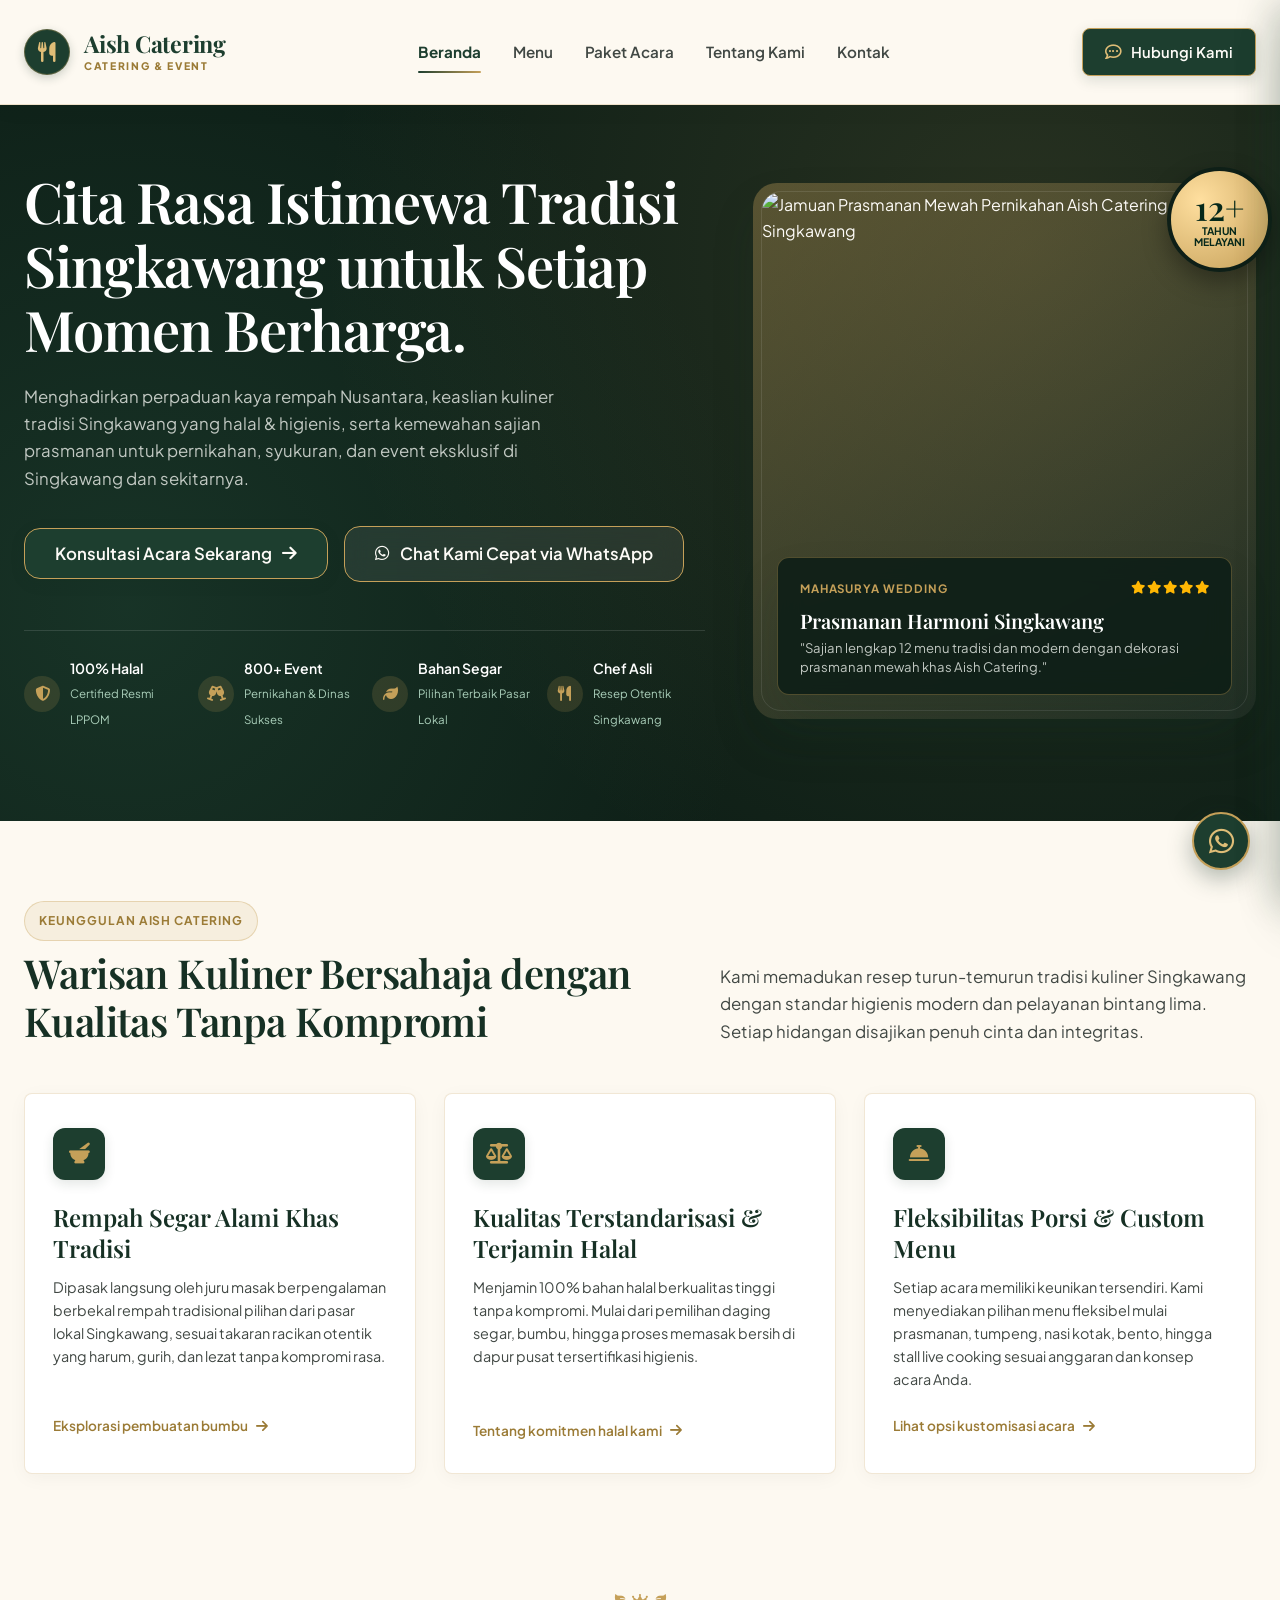
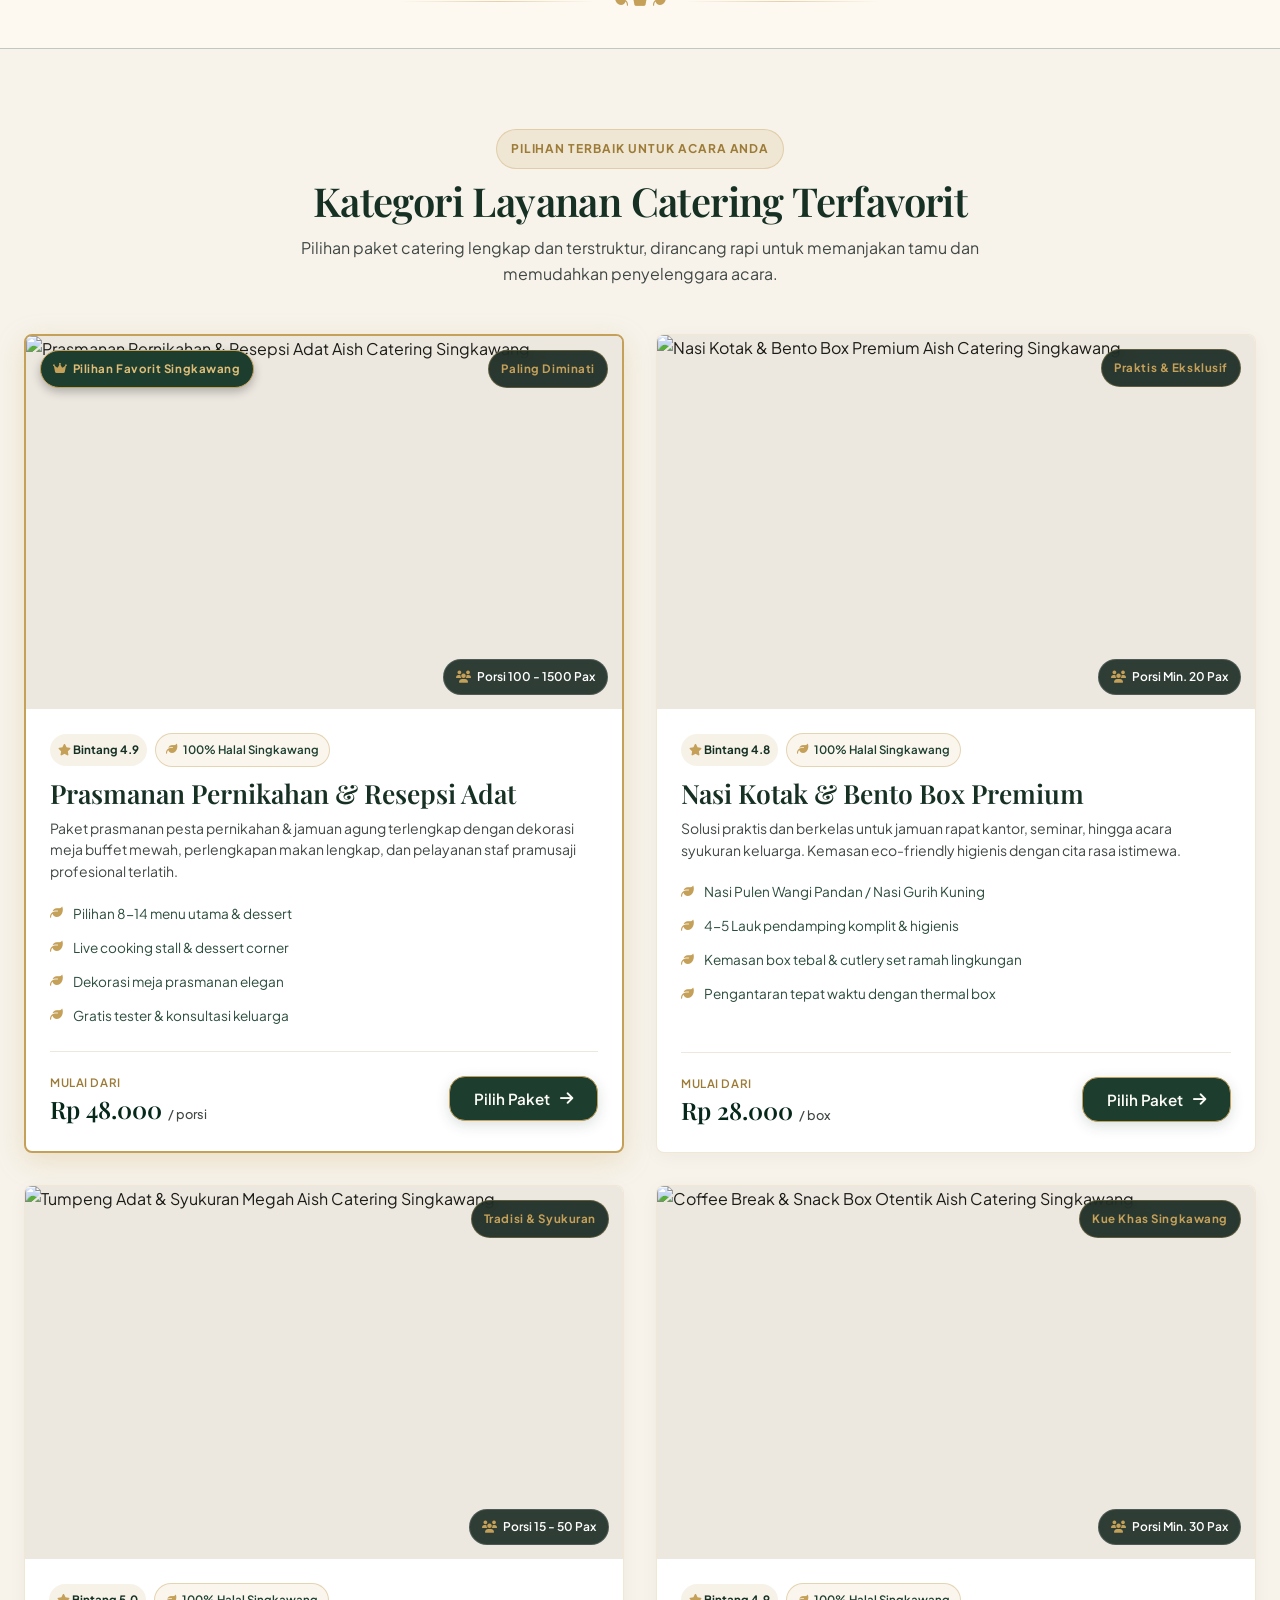
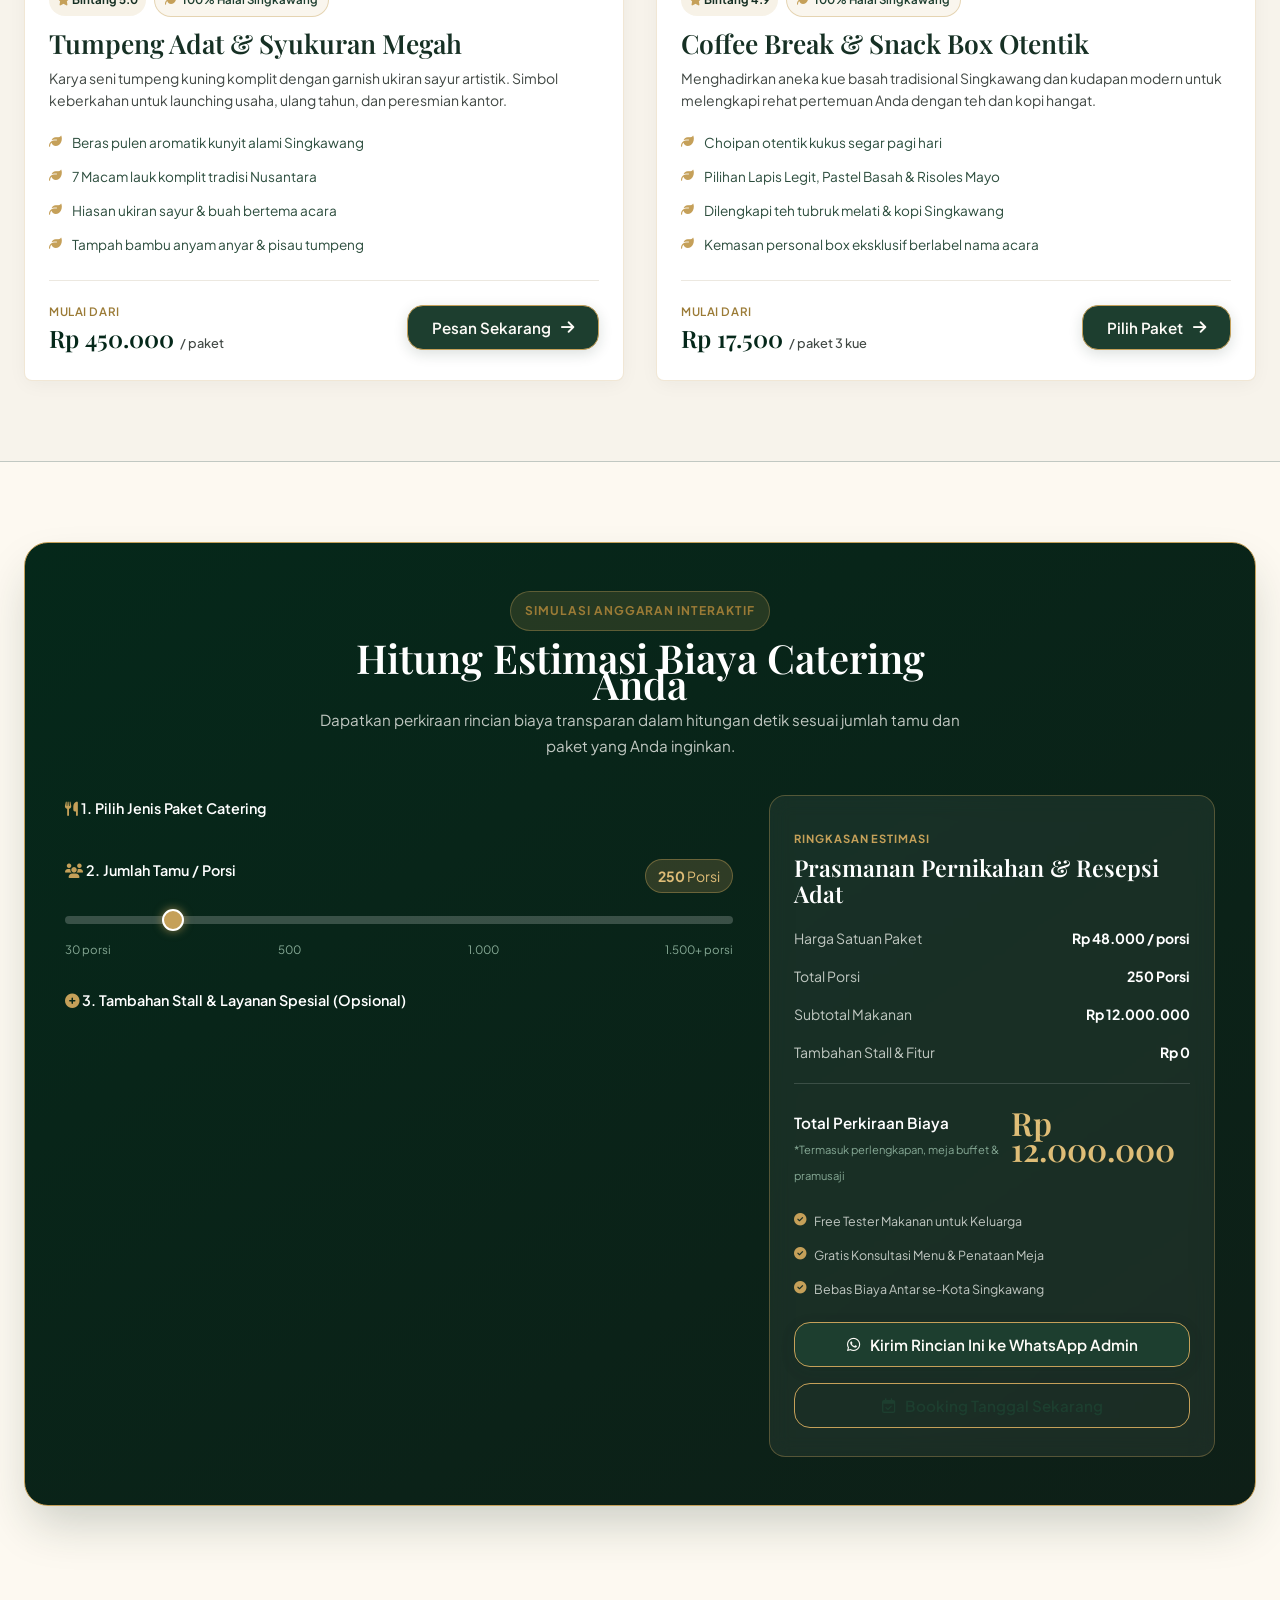
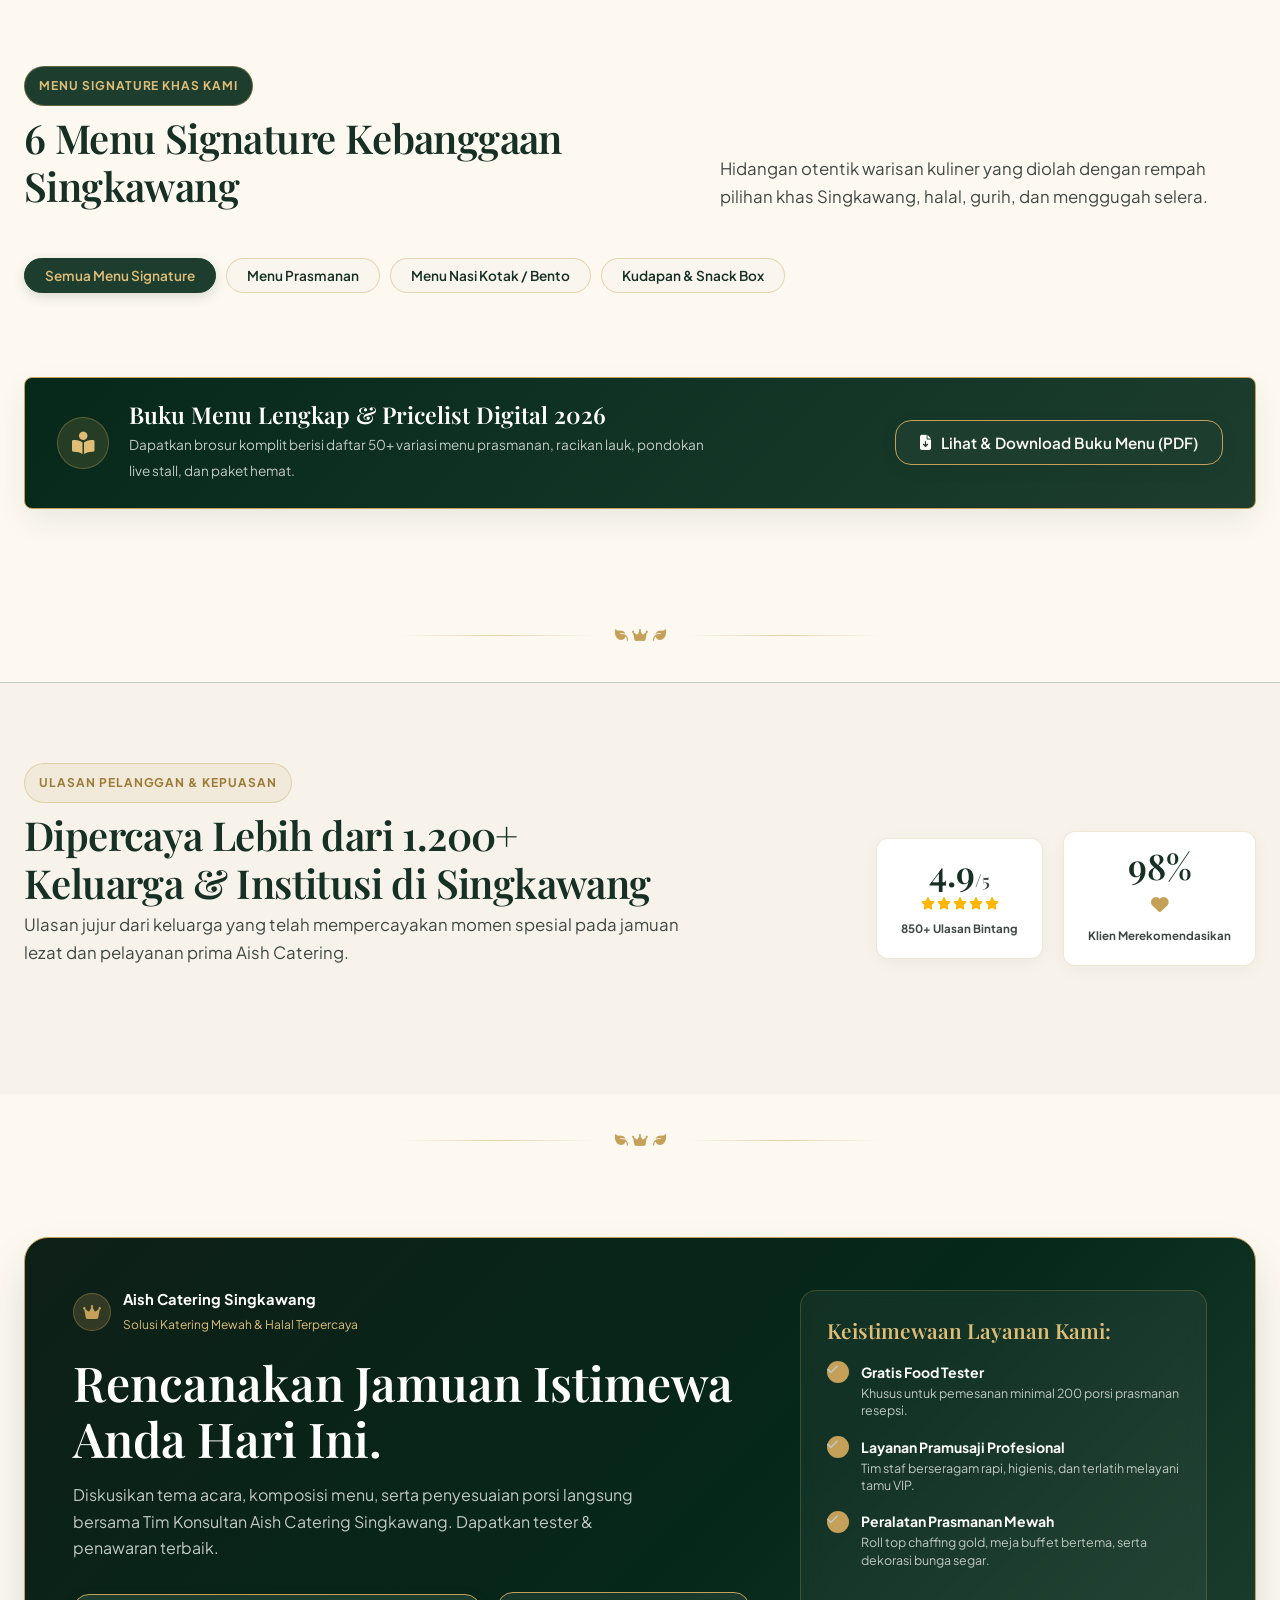
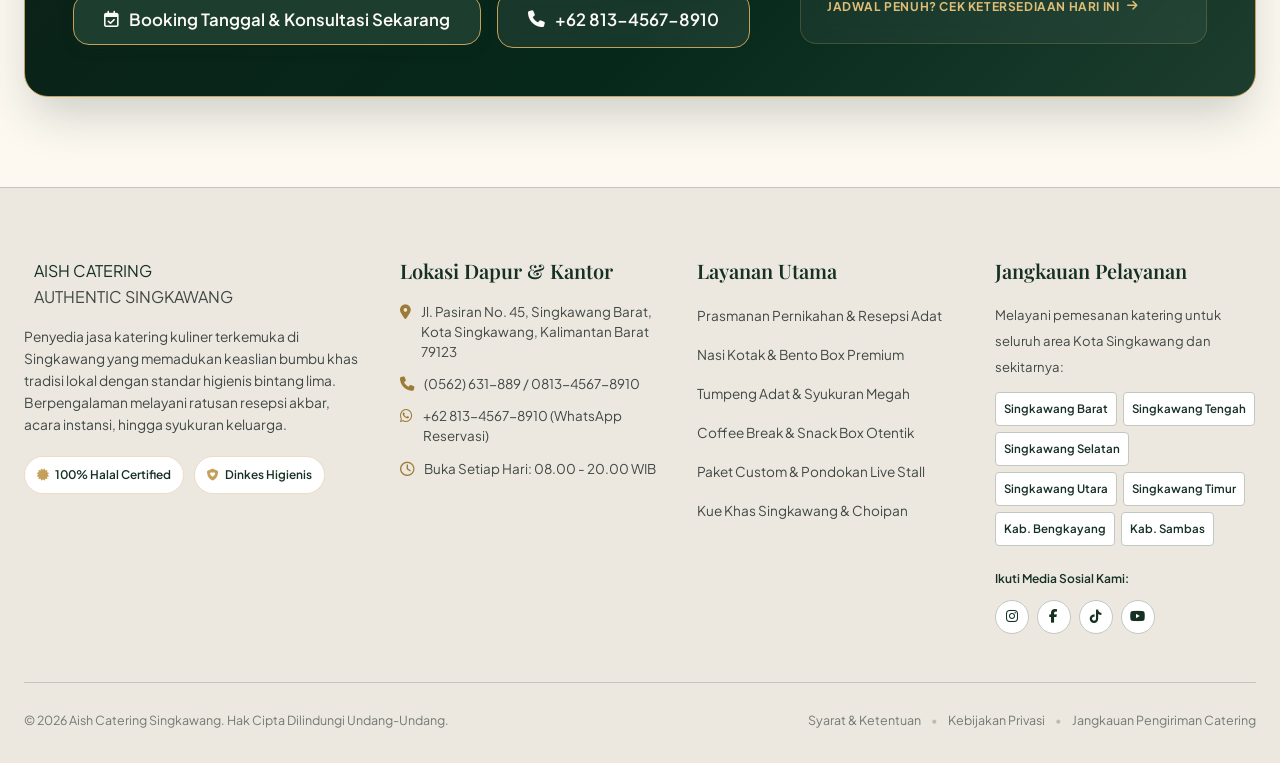
==== index.html @ e919b5eb "Initial commit: Aish Catering website with responsive concept navbar" ====
<!DOCTYPE html>
<html lang="id">
<head>
  <meta charset="UTF-8">
  <meta name="viewport" content="width=device-width, initial-scale=1.0">
  <title>Aish Catering Singkawang - Cita Rasa Istimewa Tradisi Singkawang</title>
  <meta name="description" content="Jasa katering halal, higienis, dan terpercaya di Singkawang. Melayani prasmanan pernikahan, nasi kotak bento, tumpeng megah, dan snack box tradisi khas Singkawang.">
  <meta name="keywords" content="Aish Catering, catering singkawang, katering pernikahan singkawang, nasi kotak singkawang, choipan singkawang, katering halal singkawang">
  
  <!-- Google Fonts: Playfair Display & Plus Jakarta Sans (Singkawang Heritage Culinary) -->
  <link rel="preconnect" href="https://fonts.googleapis.com">
  <link rel="preconnect" href="https://fonts.gstatic.com" crossorigin>
  <link href="https://fonts.googleapis.com/css2?family=Playfair+Display:ital,wght@0,400;0,500;0,600;0,700;1,400;1,600&family=Plus+Jakarta+Sans:ital,wght@0,300;0,400;0,500;0,600;0,700;0,800;1,400&display=swap" rel="stylesheet">
  
  <!-- FontAwesome Icons for aesthetics -->
  <link rel="stylesheet" href="https://cdnjs.cloudflare.com/ajax/libs/font-awesome/6.4.0/css/all.min.css">
  
  <link rel="stylesheet" href="css/style.css?v=2">
</head>
<body>

  <!-- NAVIGATION HEADER (Concept Style) -->
  <header class="site-header" id="header">
    <div class="container header-container">
      
      <!-- Brand Logo -->
      <a href="index.html" class="brand-logo" id="brandLogo">
        <div class="logo-circle-utensils">
          <i class="fa-solid fa-utensils"></i>
        </div>
        <div class="logo-text">
          <span class="logo-brand-title">Aish Catering</span>
          <span class="logo-brand-subtitle">CATERING &amp; EVENT</span>
        </div>
      </a>

      <!-- Desktop Nav Menu -->
      <nav class="desktop-nav" aria-label="Navigasi Utama">
        <ul class="nav-list">
          <li>
            <a href="index.html#hero" class="nav-link active">Beranda</a>
          </li>
          <li>
            <a href="menu.html" class="nav-link">Menu</a>
          </li>
          <li>
            <a href="index.html#paket-catering" class="nav-link">Paket Acara</a>
          </li>
          <li>
            <a href="index.html#keunggulan" class="nav-link">Tentang Kami</a>
          </li>
          <li>
            <a href="index.html#kontak" class="nav-link">Kontak</a>
          </li>
        </ul>
      </nav>

      <!-- Right Header Actions -->
      <div class="header-actions">
        <!-- Hubungi Kami Button -->
        <a href="https://wa.me/6281234567890?text=Halo%20Aish%20Catering,%20saya%20ingin%20konsultasi%20menu%20dan%20booking%20acara" target="_blank" class="btn-concept-consult" id="headerBookingBtn" aria-label="Hubungi Kami">
          <i class="fa-regular fa-comment-dots"></i>
          <span>Hubungi Kami</span>
        </a>

        <!-- Mobile Menu Toggle -->
        <button class="mobile-toggle" id="mobileToggle" aria-label="Buka Menu Mobile">
          <span></span>
          <span></span>
          <span></span>
        </button>
      </div>

    </div>
  </header>

  <!-- MOBILE NAV DRAWER -->
  <div class="mobile-menu-overlay" id="mobileOverlay"></div>
  <aside class="mobile-nav-drawer" id="mobileDrawer">
    <div class="drawer-header">
      <div class="logo-text">
        <span class="logo-brand-title" style="color: #DFBD77; font-size: 1.35rem;">Aish Catering</span>
        <span class="logo-brand-subtitle" style="color: #C5A059; font-size: 0.62rem; letter-spacing: 0.12em;">CATERING &amp; EVENT</span>
      </div>
      <button class="drawer-close" id="mobileDrawerClose" aria-label="Tutup Menu">&times;</button>
    </div>
    <ul class="mobile-nav-list">
      <li><a href="index.html#hero" class="mobile-nav-link active"><i class="fa-solid fa-house"></i> <span>Beranda</span></a></li>
      <li><a href="menu.html" class="mobile-nav-link"><i class="fa-solid fa-bowl-rice"></i> <span>Menu</span></a></li>
      <li><a href="index.html#paket-catering" class="mobile-nav-link"><i class="fa-solid fa-utensils"></i> <span>Paket Acara</span></a></li>
      <li><a href="index.html#keunggulan" class="mobile-nav-link"><i class="fa-solid fa-circle-info"></i> <span>Tentang Kami</span></a></li>
      <li><a href="index.html#kontak" class="mobile-nav-link"><i class="fa-solid fa-phone"></i> <span>Kontak</span></a></li>
    </ul>
    <div class="drawer-footer">
      <a href="https://wa.me/6281234567890?text=Halo%20Aish%20Catering,%20saya%20ingin%20konsultasi%20menu" target="_blank" class="btn btn-gold w-100 mb-2">
        <i class="fa-regular fa-comment-dots"></i> Hubungi Kami (WhatsApp)
      </a>
      <button class="btn btn-outline-white w-100" id="drawerBookingBtn">
        <i class="fa-regular fa-calendar-check"></i> Booking Tanggal Acara
      </button>
      <div class="drawer-hours-note">
        <i class="fa-regular fa-clock"></i> Buka Setiap Hari: 08.00 – 20.00 WIB
      </div>
    </div>
  </aside>

  <main>
    <!-- HERO SECTION -->
    <section class="hero-section" id="hero">
      <div class="hero-bg-glow"></div>
      <div class="container hero-container">
        
        <!-- Hero Left Column -->
        <div class="hero-content">
          <h1 class="hero-title">
            Cita Rasa Istimewa Tradisi Singkawang untuk Setiap Momen Berharga.
          </h1>

          <p class="hero-desc">
            Menghadirkan perpaduan kaya rempah Nusantara, keaslian kuliner tradisi Singkawang yang halal & higienis, serta kemewahan sajian prasmanan untuk pernikahan, syukuran, dan event eksklusif di Singkawang dan sekitarnya.
          </p>

          <div class="hero-actions">
            <button class="btn btn-gold btn-lg" id="heroConsultBtn">
              <span>Konsultasi Acara Sekarang</span>
              <i class="fa-solid fa-arrow-right"></i>
            </button>
            <a href="https://wa.me/6281345678910?text=Halo%20Aish%20Catering,%20saya%20ingin%20konsultasi%20katering%20acara%20saya" target="_blank" class="btn btn-glass btn-lg">
              <i class="fa-brands fa-whatsapp text-green-glow"></i>
              <span>Chat Kami Cepat via WhatsApp</span>
            </a>
          </div>

          <!-- Trust Badges Row -->
          <div class="hero-trust-bar">
            <div class="trust-item">
              <div class="trust-icon"><i class="fa-solid fa-shield-halved"></i></div>
              <div class="trust-info">
                <strong>100% Halal</strong>
                <span>Certified Resmi LPPOM</span>
              </div>
            </div>
            <div class="trust-item">
              <div class="trust-icon"><i class="fa-solid fa-champagne-glasses"></i></div>
              <div class="trust-info">
                <strong>800+ Event</strong>
                <span>Pernikahan & Dinas Sukses</span>
              </div>
            </div>
            <div class="trust-item">
              <div class="trust-icon"><i class="fa-solid fa-leaf"></i></div>
              <div class="trust-info">
                <strong>Bahan Segar</strong>
                <span>Pilihan Terbaik Pasar Lokal</span>
              </div>
            </div>
            <div class="trust-item">
              <div class="trust-icon"><i class="fa-solid fa-utensils"></i></div>
              <div class="trust-info">
                <strong>Chef Asli</strong>
                <span>Resep Otentik Singkawang</span>
              </div>
            </div>
          </div>
        </div>

        <!-- Hero Right Column (Showcase Card) -->
        <div class="hero-visual">
          <div class="hero-image-wrapper">
            <!-- Floating Years Badge -->
            <div class="floating-exp-badge">
              <span class="badge-num">12+</span>
              <span class="badge-text">Tahun Melayani</span>
            </div>

            <img src="https://images.unsplash.com/photo-1519225421980-715cb0215aed?auto=format&fit=crop&w=1200&q=80" 
                 alt="Jamuan Prasmanan Mewah Pernikahan Aish Catering Singkawang" 
                 class="hero-main-img" 
                 id="heroMainImg" 
                 loading="eager">

            <!-- Floating Review Card -->
            <div class="hero-review-card">
              <div class="review-header">
                <span class="review-client">MAHASURYA WEDDING</span>
                <div class="review-stars">
                  <i class="fa-solid fa-star"></i>
                  <i class="fa-solid fa-star"></i>
                  <i class="fa-solid fa-star"></i>
                  <i class="fa-solid fa-star"></i>
                  <i class="fa-solid fa-star"></i>
                </div>
              </div>
              <h4 class="review-package">Prasmanan Harmoni Singkawang</h4>
              <p class="review-quote">
                "Sajian lengkap 12 menu tradisi dan modern dengan dekorasi prasmanan mewah khas Aish Catering."
              </p>
            </div>
          </div>
        </div>

      </div>
    </section>

    <!-- SECTION 2: KEUNGGULAN / VALUE PROPOSITION -->
    <section class="section section-values" id="keunggulan">
      <div class="container">
        
        <div class="section-header-split">
          <div class="header-left">
            <span class="pill-label">KEUNGGULAN AISH CATERING</span>
            <h2 class="section-title">
              Warisan Kuliner Bersahaja dengan Kualitas Tanpa Kompromi
            </h2>
          </div>
          <div class="header-right">
            <p class="section-lead">
              Kami memadukan resep turun-temurun tradisi kuliner Singkawang dengan standar higienis modern dan pelayanan bintang lima. Setiap hidangan disajikan penuh cinta dan integritas.
            </p>
          </div>
        </div>

        <div class="values-grid">
          <!-- Card 1 -->
          <div class="value-card">
            <div class="value-icon-box">
              <i class="fa-solid fa-mortar-pestle"></i>
            </div>
            <h3 class="value-card-title">Rempah Segar Alami Khas Tradisi</h3>
            <p class="value-card-desc">
              Dipasak langsung oleh juru masak berpengalaman berbekal rempah tradisional pilihan dari pasar lokal Singkawang, sesuai takaran racikan otentik yang harum, gurih, dan lezat tanpa kompromi rasa.
            </p>
            <a href="#menu-signature" class="card-arrow-link">
              <span>Eksplorasi pembuatan bumbu</span>
              <i class="fa-solid fa-arrow-right"></i>
            </a>
          </div>

          <!-- Card 2 -->
          <div class="value-card">
            <div class="value-icon-box">
              <i class="fa-solid fa-scale-balanced"></i>
            </div>
            <h3 class="value-card-title">Kualitas Terstandarisasi & Terjamin Halal</h3>
            <p class="value-card-desc">
              Menjamin 100% bahan halal berkualitas tinggi tanpa kompromi. Mulai dari pemilihan daging segar, bumbu, hingga proses memasak bersih di dapur pusat tersertifikasi higienis.
            </p>
            <button class="card-arrow-link" onclick="openHalalModal()">
              <span>Tentang komitmen halal kami</span>
              <i class="fa-solid fa-arrow-right"></i>
            </button>
          </div>

          <!-- Card 3 -->
          <div class="value-card">
            <div class="value-icon-box">
              <i class="fa-solid fa-bell-concierge"></i>
            </div>
            <h3 class="value-card-title">Fleksibilitas Porsi & Custom Menu</h3>
            <p class="value-card-desc">
              Setiap acara memiliki keunikan tersendiri. Kami menyediakan pilihan menu fleksibel mulai prasmanan, tumpeng, nasi kotak, bento, hingga stall live cooking sesuai anggaran dan konsep acara Anda.
            </p>
            <a href="#kalkulator-biaya" class="card-arrow-link">
              <span>Lihat opsi kustomisasi acara</span>
              <i class="fa-solid fa-arrow-right"></i>
            </a>
          </div>
        </div>

      </div>
    </section>

    <!-- HERITAGE SECTION DIVIDER -->
    <div class="heritage-divider" aria-hidden="true">
      <div class="divider-line"></div>
      <div class="leaf-trio-accent">
        <i class="fa-solid fa-leaf" style="transform: scaleX(-1);"></i>
        <i class="fa-solid fa-crown"></i>
        <i class="fa-solid fa-leaf"></i>
      </div>
      <div class="divider-line"></div>
    </div>

    <!-- SECTION 3: KATEGORI LAYANAN CATERING TERFAVORIT -->
    <section class="section section-categories" id="paket-catering">
      <div class="container">
        
        <div class="section-center-header">
          <span class="pill-label pill-gold">PILIHAN TERBAIK UNTUK ACARA ANDA</span>
          <h2 class="section-title text-center">Kategori Layanan Catering Terfavorit</h2>
          <p class="section-subtitle text-center">
            Pilihan paket catering lengkap dan terstruktur, dirancang rapi untuk memanjakan tamu dan memudahkan penyelenggara acara.
          </p>
        </div>

        <div class="categories-grid" id="categoriesContainer">
          <!-- Rendered via JavaScript for clean interactivity -->
        </div>

      </div>
    </section>

    <!-- INTERACTIVE SECTION: KALKULATOR ESTIMASI BIAYA CATERING -->
    <section class="section section-calculator" id="kalkulator-biaya">
      <div class="container">
        <div class="calculator-card">
          <div class="calc-header">
            <span class="pill-label pill-gold">SIMULASI ANGGARAN INTERAKTIF</span>
            <h2 class="calc-title">Hitung Estimasi Biaya Catering Anda</h2>
            <p class="calc-desc">
              Dapatkan perkiraan rincian biaya transparan dalam hitungan detik sesuai jumlah tamu dan paket yang Anda inginkan.
            </p>
          </div>

          <div class="calc-body-grid">
            <!-- Left Config -->
            <div class="calc-config-col">
              
              <div class="calc-group">
                <label class="calc-label"><i class="fa-solid fa-utensils text-gold"></i> 1. Pilih Jenis Paket Catering</label>
                <div class="package-radio-grid" id="calcPackageOptions">
                  <!-- Dynamically populated or rendered -->
                </div>
              </div>

              <div class="calc-group">
                <div class="slider-header-wrap">
                  <label class="calc-label" for="portionRange"><i class="fa-solid fa-users text-gold"></i> 2. Jumlah Tamu / Porsi</label>
                  <span class="portion-display"><strong id="portionNumber">250</strong> Porsi</span>
                </div>
                <input type="range" id="portionRange" class="styled-range" min="30" max="1500" step="10" value="250">
                <div class="range-ticks">
                  <span>30 porsi</span>
                  <span>500</span>
                  <span>1.000</span>
                  <span>1.500+ porsi</span>
                </div>
              </div>

              <div class="calc-group">
                <label class="calc-label"><i class="fa-solid fa-plus-circle text-gold"></i> 3. Tambahan Stall & Layanan Spesial (Opsional)</label>
                <div class="addons-list" id="calcAddonsContainer">
                  <!-- Addons checkboxes -->
                </div>
              </div>

            </div>

            <!-- Right Summary Box -->
            <div class="calc-summary-col">
              <div class="summary-box">
                <div class="summary-header">
                  <span class="summary-badge">RINGKASAN ESTIMASI</span>
                  <h3 class="summary-title" id="summaryPackageName">Prasmanan Pernikahan & Resepsi Adat</h3>
                </div>

                <div class="summary-breakdown">
                  <div class="breakdown-row">
                    <span>Harga Satuan Paket</span>
                    <strong id="summaryUnitPrice">Rp 48.000 / porsi</strong>
                  </div>
                  <div class="breakdown-row">
                    <span>Total Porsi</span>
                    <strong id="summaryTotalPortions">250 Porsi</strong>
                  </div>
                  <div class="breakdown-row">
                    <span>Subtotal Makanan</span>
                    <strong id="summaryFoodSubtotal">Rp 12.000.000</strong>
                  </div>
                  <div class="breakdown-row" id="summaryAddonsRow">
                    <span>Tambahan Stall & Fitur</span>
                    <strong id="summaryAddonsSubtotal">Rp 0</strong>
                  </div>
                  <div class="breakdown-divider"></div>
                  <div class="breakdown-row total-row">
                    <div>
                      <span class="total-label">Total Perkiraan Biaya</span>
                      <small class="tax-note">*Termasuk perlengkapan, meja buffet & pramusaji</small>
                    </div>
                    <span class="total-price" id="summaryGrandTotal">Rp 12.000.000</span>
                  </div>
                </div>

                <div class="summary-perks">
                  <div class="perk-item"><i class="fa-solid fa-check-circle text-gold"></i> Free Tester Makanan untuk Keluarga</div>
                  <div class="perk-item"><i class="fa-solid fa-check-circle text-gold"></i> Gratis Konsultasi Menu & Penataan Meja</div>
                  <div class="perk-item"><i class="fa-solid fa-check-circle text-gold"></i> Bebas Biaya Antar se-Kota Singkawang</div>
                </div>

                <button class="btn btn-gold w-100 btn-calc-action" id="btnSendCalcToWA">
                  <i class="fa-brands fa-whatsapp"></i>
                  <span>Kirim Rincian Ini ke WhatsApp Admin</span>
                </button>
                <button class="btn btn-outline-white w-100 mt-2" id="btnBookFromCalc">
                  <i class="fa-regular fa-calendar-check"></i>
                  <span>Booking Tanggal Sekarang</span>
                </button>
              </div>
            </div>
          </div>
        </div>
      </div>
    </section>

    <!-- SECTION 4: 6 MENU SIGNATURE KEBANGGAAN SINGKAWANG -->
    <section class="section section-signature" id="menu-signature">
      <div class="container">
        
        <div class="section-header-split">
          <div class="header-left">
            <span class="pill-label pill-dark">MENU SIGNATURE KHAS KAMI</span>
            <h2 class="section-title">
              6 Menu Signature Kebanggaan Singkawang
            </h2>
          </div>
          <div class="header-right">
            <p class="section-lead">
              Hidangan otentik warisan kuliner yang diolah dengan rempah pilihan khas Singkawang, halal, gurih, dan menggugah selera.
            </p>
          </div>
        </div>

        <!-- Filter tabs for dishes -->
        <div class="menu-filter-bar">
          <button class="menu-filter-btn active" data-filter="all">Semua Menu Signature</button>
          <button class="menu-filter-btn" data-filter="prasmanan">Menu Prasmanan</button>
          <button class="menu-filter-btn" data-filter="nasi-kotak">Menu Nasi Kotak / Bento</button>
          <button class="menu-filter-btn" data-filter="snackbox">Kudapan & Snack Box</button>
        </div>

        <!-- 6 Signature Items Grid -->
        <div class="signature-grid" id="signatureContainer">
          <!-- Rendered via Javascript -->
        </div>

        <!-- Big Download Menu Catalog Banner -->
        <div class="download-catalog-banner">
          <div class="catalog-banner-inner">
            <div class="catalog-left">
              <div class="catalog-icon-wrap">
                <i class="fa-solid fa-book-open-reader"></i>
              </div>
              <div>
                <h3 class="catalog-title">Buku Menu Lengkap & Pricelist Digital 2026</h3>
                <p class="catalog-desc">Dapatkan brosur komplit berisi daftar 50+ variasi menu prasmanan, racikan lauk, pondokan live stall, dan paket hemat.</p>
              </div>
            </div>
            <button class="btn btn-gold btn-catalog" id="btnOpenMenuCatalog">
              <i class="fa-solid fa-file-arrow-down"></i>
              <span>Lihat & Download Buku Menu (PDF)</span>
            </button>
          </div>
        </div>

      </div>
    </section>

    <!-- HERITAGE SECTION DIVIDER -->
    <div class="heritage-divider" aria-hidden="true">
      <div class="divider-line"></div>
      <div class="leaf-trio-accent">
        <i class="fa-solid fa-leaf" style="transform: scaleX(-1);"></i>
        <i class="fa-solid fa-crown"></i>
        <i class="fa-solid fa-leaf"></i>
      </div>
      <div class="divider-line"></div>
    </div>

    <!-- SECTION 5: TESTIMONI & ULASAN KELUARGA -->
    <section class="section section-testimonials" id="testimoni">
      <div class="container">
        
        <div class="section-header-split">
          <div class="header-left">
            <span class="pill-label">ULASAN PELANGGAN & KEPUASAN</span>
            <h2 class="section-title">
              Dipercaya Lebih dari 1.200+ Keluarga & Institusi di Singkawang
            </h2>
            <p class="section-lead mt-1">
              Ulasan jujur dari keluarga yang telah mempercayakan momen spesial pada jamuan lezat dan pelayanan prima Aish Catering.
            </p>
          </div>
          
          <div class="header-right stats-boxes-wrap">
            <div class="stat-score-card">
              <span class="stat-number">4.9<span class="stat-max">/5</span></span>
              <div class="stat-stars">
                <i class="fa-solid fa-star"></i>
                <i class="fa-solid fa-star"></i>
                <i class="fa-solid fa-star"></i>
                <i class="fa-solid fa-star"></i>
                <i class="fa-solid fa-star"></i>
              </div>
              <span class="stat-sub">850+ Ulasan Bintang</span>
            </div>
            <div class="stat-score-card">
              <span class="stat-number">98%</span>
              <div class="stat-icon-recom"><i class="fa-solid fa-heart text-gold"></i></div>
              <span class="stat-sub">Klien Merekomendasikan</span>
            </div>
          </div>
        </div>

        <!-- 3 Testimonial Cards -->
        <div class="testimonials-grid" id="testimonialsContainer">
          <!-- Rendered via JS -->
        </div>

      </div>
    </section>

    <!-- HERITAGE SECTION DIVIDER -->
    <div class="heritage-divider" aria-hidden="true">
      <div class="divider-line"></div>
      <div class="leaf-trio-accent">
        <i class="fa-solid fa-leaf" style="transform: scaleX(-1);"></i>
        <i class="fa-solid fa-crown"></i>
        <i class="fa-solid fa-leaf"></i>
      </div>
      <div class="divider-line"></div>
    </div>

    <!-- SECTION 6: CTA BANNER (RENCANAKAN JAMUAN ISTIMEWA ANDA) -->
    <section class="section section-cta-banner">
      <div class="container">
        <div class="cta-banner-box">
          <div class="cta-banner-grid">
            
            <!-- Left Info -->
            <div class="cta-left">
              <div class="cta-brand-badge">
                <span class="cta-emblem"><i class="fa-solid fa-crown text-gold"></i></span>
                <div>
                  <strong>Aish Catering Singkawang</strong>
                  <small>Solusi Katering Mewah & Halal Terpercaya</small>
                </div>
              </div>

              <h2 class="cta-main-title">
                Rencanakan Jamuan Istimewa Anda Hari Ini.
              </h2>

              <p class="cta-main-desc">
                Diskusikan tema acara, komposisi menu, serta penyesuaian porsi langsung bersama Tim Konsultan Aish Catering Singkawang. Dapatkan tester & penawaran terbaik.
              </p>

              <div class="cta-buttons-wrap">
                <button class="btn btn-gold btn-lg" id="ctaBookingBtn">
                  <i class="fa-regular fa-calendar-check"></i>
                  <span>Booking Tanggal & Konsultasi Sekarang</span>
                </button>
                <a href="tel:081345678910" class="btn btn-outline-white btn-lg">
                  <i class="fa-solid fa-phone"></i>
                  <span>+62 813-4567-8910</span>
                </a>
              </div>
            </div>

            <!-- Right Perks List -->
            <div class="cta-right">
              <div class="cta-perks-card">
                <h4 class="perks-title">Keistimewaan Layanan Kami:</h4>
                <ul class="perks-list">
                  <li>
                    <span class="check-icon"><i class="fa-solid fa-check"></i></span>
                    <div>
                      <strong>Gratis Food Tester</strong>
                      <span>Khusus untuk pemesanan minimal 200 porsi prasmanan resepsi.</span>
                    </div>
                  </li>
                  <li>
                    <span class="check-icon"><i class="fa-solid fa-check"></i></span>
                    <div>
                      <strong>Layanan Pramusaji Profesional</strong>
                      <span>Tim staf berseragam rapi, higienis, dan terlatih melayani tamu VIP.</span>
                    </div>
                  </li>
                  <li>
                    <span class="check-icon"><i class="fa-solid fa-check"></i></span>
                    <div>
                      <strong>Peralatan Prasmanan Mewah</strong>
                      <span>Roll top chaffing gold, meja buffet bertema, serta dekorasi bunga segar.</span>
                    </div>
                  </li>
                </ul>

                <button class="cta-link-availability" id="btnCheckAvailabilityLink">
                  <span>JADWAL PENUH? CEK KETERSEDIAAN HARI INI</span>
                  <i class="fa-solid fa-arrow-right"></i>
                </button>
              </div>
            </div>

          </div>
        </div>
      </div>
    </section>

  </main>

  <!-- FOOTER -->
  <footer class="site-footer" id="kontak">
    <div class="container">
      <div class="footer-grid">
        
        <!-- Col 1: Bio & Halal Badges -->
        <div class="footer-col footer-col-brand">
          <div class="footer-logo">
            <div class="logo-symbol">
              <svg viewBox="0 0 40 40" fill="none" xmlns="http://www.w3.org/2000/svg">
                <circle cx="20" cy="20" r="19" stroke="#CBA358" stroke-width="1.5" />
                <path d="M20 7L24 16H16L20 7Z" fill="#CBA358" />
                <path d="M12 21C12 16.5817 15.5817 13 20 13C24.4183 13 28 16.5817 28 21H12Z" fill="#0C2A20" stroke="#CBA358" stroke-width="1.2" />
                <rect x="10" y="22" width="20" height="2.5" rx="1" fill="#CBA358" />
              </svg>
            </div>
            <div class="logo-text">
              <span class="logo-title">AISH CATERING</span>
              <span class="logo-subtitle">AUTHENTIC SINGKAWANG</span>
            </div>
          </div>
          
          <p class="footer-desc">
            Penyedia jasa katering kuliner terkemuka di Singkawang yang memadukan keaslian bumbu khas tradisi lokal dengan standar higienis bintang lima. Berpengalaman melayani ratusan resepsi akbar, acara instansi, hingga syukuran keluarga.
          </p>

          <div class="footer-cert-badges">
            <div class="cert-pill">
              <i class="fa-solid fa-certificate text-gold"></i>
              <span>100% Halal Certified</span>
            </div>
            <div class="cert-pill">
              <i class="fa-solid fa-shield-heart text-gold"></i>
              <span>Dinkes Higienis</span>
            </div>
          </div>
        </div>

        <!-- Col 2: Lokasi & Kontak -->
        <div class="footer-col">
          <h4 class="footer-heading">Lokasi Dapur & Kantor</h4>
          <ul class="footer-contact-list">
            <li>
              <i class="fa-solid fa-location-dot"></i>
              <span>Jl. Pasiran No. 45, Singkawang Barat, Kota Singkawang, Kalimantan Barat 79123</span>
            </li>
            <li>
              <i class="fa-solid fa-phone"></i>
              <span>(0562) 631-889 / 0813-4567-8910</span>
            </li>
            <li>
              <i class="fa-brands fa-whatsapp"></i>
              <span>+62 813-4567-8910 (WhatsApp Reservasi)</span>
            </li>
            <li>
              <i class="fa-regular fa-clock"></i>
              <span>Buka Setiap Hari: 08.00 - 20.00 WIB</span>
            </li>
          </ul>
        </div>

        <!-- Col 3: Layanan Utama -->
        <div class="footer-col">
          <h4 class="footer-heading">Layanan Utama</h4>
          <ul class="footer-links-list">
            <li><a href="#paket-catering">Prasmanan Pernikahan & Resepsi Adat</a></li>
            <li><a href="#paket-catering">Nasi Kotak & Bento Box Premium</a></li>
            <li><a href="#paket-catering">Tumpeng Adat & Syukuran Megah</a></li>
            <li><a href="#paket-catering">Coffee Break & Snack Box Otentik</a></li>
            <li><a href="#kalkulator-biaya">Paket Custom & Pondokan Live Stall</a></li>
            <li><a href="#menu-signature">Kue Khas Singkawang & Choipan</a></li>
          </ul>
        </div>

        <!-- Col 4: Jangkauan Wilayah & Social -->
        <div class="footer-col">
          <h4 class="footer-heading">Jangkauan Pelayanan</h4>
          <p class="footer-coverage-text">
            Melayani pemesanan katering untuk seluruh area Kota Singkawang dan sekitarnya:
          </p>
          <div class="coverage-tags">
            <span class="cov-tag">Singkawang Barat</span>
            <span class="cov-tag">Singkawang Tengah</span>
            <span class="cov-tag">Singkawang Selatan</span>
            <span class="cov-tag">Singkawang Utara</span>
            <span class="cov-tag">Singkawang Timur</span>
            <span class="cov-tag">Kab. Bengkayang</span>
            <span class="cov-tag">Kab. Sambas</span>
          </div>

          <div class="footer-social-wrap">
            <span class="social-label">Ikuti Media Sosial Kami:</span>
            <div class="social-icons">
              <a href="#" aria-label="Instagram" class="social-icon-btn"><i class="fa-brands fa-instagram"></i></a>
              <a href="#" aria-label="Facebook" class="social-icon-btn"><i class="fa-brands fa-facebook-f"></i></a>
              <a href="#" aria-label="TikTok" class="social-icon-btn"><i class="fa-brands fa-tiktok"></i></a>
              <a href="#" aria-label="YouTube" class="social-icon-btn"><i class="fa-brands fa-youtube"></i></a>
            </div>
          </div>
        </div>

      </div>

      <!-- Bottom bar -->
      <div class="footer-bottom-bar">
        <div class="bottom-copy">
          © 2026 Aish Catering Singkawang. Hak Cipta Dilindungi Undang-Undang.
        </div>
        <div class="bottom-links">
          <a href="#" onclick="openTermsModal(event)">Syarat & Ketentuan</a>
          <span class="sep">•</span>
          <a href="#" onclick="openPrivacyModal(event)">Kebijakan Privasi</a>
          <span class="sep">•</span>
          <a href="#" onclick="openDeliveryModal(event)">Jangkauan Pengiriman Catering</a>
        </div>
      </div>
    </div>
  </footer>

  <!-- ==================== MODALS & DRAWERS ==================== -->

  <!-- 1. CART / EVENT BAG DRAWER -->
  <div class="cart-drawer-overlay" id="cartOverlay"></div>
  <aside class="cart-drawer" id="cartDrawer">
    <div class="drawer-header">
      <div class="drawer-header-info">
        <h3 class="drawer-title"><i class="fa-solid fa-basket-shopping text-gold"></i> Rencana Pesanan Acara</h3>
        <span class="drawer-subtitle">Daftar paket dan menu yang Anda pilih</span>
      </div>
      <button class="drawer-close" id="cartDrawerClose">&times;</button>
    </div>

    <div class="drawer-body">
      <div class="cart-items-list" id="cartItemsList">
        <!-- Rendered via JS -->
      </div>
      
      <div class="cart-empty-state" id="cartEmptyState">
        <div class="empty-icon"><i class="fa-solid fa-utensils"></i></div>
        <h4>Keranjang Pesanan Masih Kosong</h4>
        <p>Silakan pilih paket katering atau menu signature khas Singkawang untuk menambahkan ke rencana acara Anda.</p>
        <a href="#paket-catering" class="btn btn-gold btn-sm" onclick="closeCartDrawer()">Eksplorasi Paket</a>
      </div>
    </div>

    <div class="drawer-checkout-footer" id="cartFooter">
      <div class="drawer-total-row">
        <span>Perkiraan Total</span>
        <strong id="cartDrawerTotalPrice">Rp 0</strong>
      </div>
      <button class="btn btn-gold w-100" id="btnCheckoutWhatsApp">
        <i class="fa-brands fa-whatsapp"></i> Lanjutkan & Konsultasi ke WhatsApp
      </button>
      <button class="btn btn-outline-white w-100 mt-2" id="btnClearCart">
        Kosongkan Keranjang
      </button>
    </div>
  </aside>

  <!-- 2. BOOKING & CONSULTATION MODAL -->
  <div class="modal-overlay" id="bookingModalOverlay">
    <div class="modal-card">
      <button class="modal-close" id="bookingModalClose">&times;</button>
      
      <div class="modal-header">
        <span class="pill-label pill-gold">FORMULIR RESERVASI & KONSULTASI</span>
        <h3 class="modal-title">Rencanakan Acara Bersama Aish Catering</h3>
        <p class="modal-desc">Isi formulir singkat di bawah ini. Tim konsultan katering kami akan segera menghubungi Anda dengan penawaran terbaik dan jadwal food tester.</p>
      </div>

      <form id="bookingForm" class="modal-form">
        <div class="form-grid">
          <div class="form-group">
            <label for="clientName">Nama Lengkap Penanggung Jawab *</label>
            <input type="text" id="clientName" required placeholder="Contoh: Bpk. Hendra / Ibu Ratna">
          </div>
          <div class="form-group">
            <label for="clientPhone">Nomor WhatsApp Aktif *</label>
            <input type="tel" id="clientPhone" required placeholder="Contoh: 08123456789">
          </div>
          <div class="form-group">
            <label for="eventType">Jenis Acara *</label>
            <select id="eventType" required>
              <option value="">Pilih Jenis Acara...</option>
              <option value="Resepsi Pernikahan">Resepsi Pernikahan / Pesta Adat</option>
              <option value="Lamaran & Pertunangan">Acara Lamaran & Pertunangan</option>
              <option value="Syukuran Rumah / Toko">Syukuran Rumah / Toko Baru</option>
              <option value="Rapat / Seminar Instansi">Rapat & Seminar Instansi / Kantor</option>
              <option value="Ulang Tahun & Gathering">Ulang Tahun & Family Gathering</option>
              <option value="Aqiqah & Doa Bersama">Aqiqah & Doa Bersama</option>
              <option value="Lainnya">Acara Lainnya</option>
            </select>
          </div>
          <div class="form-group">
            <label for="eventDate">Tanggal Pelaksanaan Acara *</label>
            <input type="date" id="eventDate" required>
          </div>
          <div class="form-group">
            <label for="eventPortion">Perkiraan Jumlah Porsi / Tamu *</label>
            <input type="number" id="eventPortion" min="20" placeholder="Contoh: 300" required>
          </div>
          <div class="form-group">
            <label for="packagePref">Pilihan Paket Awal</label>
            <select id="packagePref">
              <option value="Prasmanan Pernikahan">Prasmanan Pernikahan & Resepsi (Mulai 48rb)</option>
              <option value="Nasi Kotak Bento Premium">Nasi Kotak & Bento Box (Mulai 28rb)</option>
              <option value="Tumpeng Adat Megah">Tumpeng Adat & Syukuran (Mulai 450rb)</option>
              <option value="Coffee Break & Snack Box">Coffee Break & Snack Box (Mulai 17.5rb)</option>
              <option value="Custom Menu Sesuai Budget">Custom Menu / Belum Menentukan</option>
            </select>
          </div>
        </div>

        <div class="form-group mt-2">
          <label for="eventLocation">Lokasi Acara / Alamat di Singkawang & Sekitarnya</label>
          <input type="text" id="eventLocation" placeholder="Contoh: Gedung Pancasila Singkawang / Rumah Jl. Diponegoro">
        </div>

        <div class="form-group mt-2">
          <label for="eventNotes">Catatan Khusus / Permintaan Menu Favorit</label>
          <textarea id="eventNotes" rows="3" placeholder="Contoh: Ingin ada live stall Choipan dan menu Sapo Tahu Seafood"></textarea>
        </div>

        <div class="form-submit-row">
          <button type="submit" class="btn btn-gold btn-lg w-100">
            <i class="fa-brands fa-whatsapp"></i>
            <span>Kirim Pemesanan & Hubungkan ke WhatsApp</span>
          </button>
        </div>
      </form>
    </div>
  </div>

  <!-- 3. DISH DETAIL MODAL -->
  <div class="modal-overlay" id="dishModalOverlay">
    <div class="modal-card modal-card-dish">
      <button class="modal-close" id="dishModalClose">&times;</button>
      <div class="dish-modal-layout" id="dishModalContent">
        <!-- Rendered dynamically -->
      </div>
    </div>
  </div>

  <!-- 4. MENU CATALOG DIGITAL MODAL -->
  <div class="modal-overlay" id="catalogModalOverlay">
    <div class="modal-card modal-card-catalog">
      <button class="modal-close" id="catalogModalClose">&times;</button>
      <div class="catalog-modal-header">
        <span class="pill-label pill-gold">KATALOG RESMI 2026</span>
        <h3 class="modal-title">Buku Menu & Pricelist Lengkap Aish Catering</h3>
        <p class="modal-desc">Unduh dokumen PDF resmi atau baca ringkasan paket lengkap di bawah ini.</p>
      </div>

      <div class="catalog-sections-scroll">
        <div class="catalog-pdf-preview-box">
          <div class="preview-badge"><i class="fa-solid fa-file-pdf text-gold"></i> DOKUMEN DIGITAL TERSERTIFIKASI</div>
          <h4>Katalog Lengkap Resepsi & Jamuan Aish Catering Singkawang 2026</h4>
          <p>Memuat rincian paket prasmanan tipe Silver, Gold, Platinum, rincian menu nasi kotak bento, tumpeng tingkat, hingga paket live stall pernikahan.</p>
          <div class="preview-stats">
            <span><i class="fa-solid fa-check text-green"></i> Versi Terbaru 2026</span>
            <span><i class="fa-solid fa-check text-green"></i> Lengkap Dengan Gambar</span>
            <span><i class="fa-solid fa-check text-green"></i> Rincian Harga Transparan</span>
          </div>
          <button class="btn btn-gold mt-3" id="btnDownloadMockPDF">
            <i class="fa-solid fa-download"></i> Unduh Brosur PDF Sekarang (Gratis)
          </button>
        </div>

        <div class="catalog-packages-table mt-4">
          <h4 class="table-title">Tabel Rangkuman Paket Populer</h4>
          <div class="table-responsive">
            <table class="styled-table">
              <thead>
                <tr>
                  <th>Nama Paket</th>
                  <th>Kisaran Porsi</th>
                  <th>Menu Utama</th>
                  <th>Fasilitas Tambahan</th>
                  <th>Harga Mulai</th>
                </tr>
              </thead>
              <tbody>
                <tr>
                  <td><strong>Prasmanan Silver</strong></td>
                  <td>100 - 300 pax</td>
                  <td>7 Menu Utama + 2 Dessert</td>
                  <td>Meja buffet, alat makan, 2 pramusaji</td>
                  <td>Rp 48.000 / porsi</td>
                </tr>
                <tr>
                  <td><strong>Prasmanan Gold</strong></td>
                  <td>300 - 800 pax</td>
                  <td>9 Menu Utama + 3 Dessert</td>
                  <td>Dekorasi prasmanan bunga, 4 pramusaji, tester</td>
                  <td>Rp 58.000 / porsi</td>
                </tr>
                <tr>
                  <td><strong>Prasmanan Platinum Royal</strong></td>
                  <td>500 - 1500 pax</td>
                  <td>12 Menu Lengkap + 2 Pondokan Stall</td>
                  <td>Dekorasi VIP lengkap, seragam staf khusus, tester keluarga</td>
                  <td>Rp 72.000 / porsi</td>
                </tr>
                <tr>
                  <td><strong>Nasi Kotak Eksekutif</strong></td>
                  <td>Min. 25 box</td>
                  <td>Nasi Gurih, Ayam Lengkuas, Ati Ampela, Sambal</td>
                  <td>Box eco-friendly tebal, cutlery pack, tisu, tusuk gigi</td>
                  <td>Rp 28.000 / box</td>
                </tr>
                <tr>
                  <td><strong>Tumpeng Adat Singkawang</strong></td>
                  <td>20 - 40 pax</td>
                  <td>Tumpeng Kuning, 7 Macam Lauk Tradisi</td>
                  <td>Tampah bambu ukir garnish artistik, pisau tumpeng</td>
                  <td>Rp 450.000 / paket</td>
                </tr>
              </tbody>
            </table>
          </div>
        </div>
      </div>
    </div>
  </div>

  <!-- 5. DATE AVAILABILITY CHECKER MODAL -->
  <div class="modal-overlay" id="dateModalOverlay">
    <div class="modal-card">
      <button class="modal-close" id="dateModalClose">&times;</button>
      <div class="modal-header">
        <span class="pill-label pill-gold">CEK JADWAL CATERING</span>
        <h3 class="modal-title">Cek Ketersediaan Slot Tanggal Acara</h3>
        <p class="modal-desc">Pilih tanggal rencana acara Anda untuk mengecek kuota dapur dan jadwal pramusaji kami.</p>
      </div>

      <div class="date-check-box">
        <div class="form-group">
          <label for="checkDateInput">Pilih Tanggal Rencana Acara:</label>
          <input type="date" id="checkDateInput">
        </div>
        <button class="btn btn-gold w-100 mt-2" id="btnRunDateCheck">
          <i class="fa-solid fa-magnifying-glass"></i> Cek Status Ketersediaan
        </button>

        <div class="date-check-result" id="dateCheckResult" style="display: none;">
          <!-- Dynamically filled -->
        </div>
      </div>
    </div>
  </div>

  <!-- TOAST NOTIFICATION CONTAINER -->
  <div class="toast-container" id="toastContainer"></div>

  <!-- FLOATING WHATSAPP BUTTON -->
  <a href="https://wa.me/6281345678910?text=Halo%20Aish%20Catering,%20saya%20ingin%20konsultasi%20paket%20catering" 
     target="_blank" 
     class="floating-wa-btn" 
     id="floatingWaBtn" 
     aria-label="Chat WhatsApp Aish Catering">
    <div class="wa-tooltip">Chat Admin Fast Respon</div>
    <i class="fa-brands fa-whatsapp"></i>
  </a>

  <!-- SCRIPTS -->
  <script src="js/data.js"></script>
  <script src="js/app.js"></script>
  <script src="js/livereload.js"></script>
</body>
</html>
---- css/style.css ----
/* ===================================================================
   SINGKAWANG HERITAGE CULINARY - DESIGN SYSTEM & STYLESHEET
   Brand: Aish Catering Singkawang
   Movement: Warm Modern Editorial Luxury with Subtle Heritage Filigree
   Palette: Deep Forest Emerald (#1D3E2F, #05281A), Antique Champagne Gold (#C5A059, #DFBD77), Warm Porcelain Cream (#FDF9F1, #FAF6EE)
   Typography: Playfair Display & Plus Jakarta Sans
   =================================================================== */

:root {
  /* Surface System Tokens */
  --surface: #fdf9f1;
  --surface-dim: #dddad2;
  --surface-bright: #fdf9f1;
  --surface-container-lowest: #ffffff;
  --surface-container-low: #f7f3eb;
  --surface-container: #f1ede6;
  --surface-container-high: #ece8e0;
  --surface-container-highest: #e6e2da;
  --on-surface: #1c1c17;
  --on-surface-variant: #414844;
  --inverse-surface: #31302b;
  --inverse-on-surface: #f4f0e8;
  --outline: #727973;
  --outline-variant: #c1c8c2;
  --surface-tint: #446554;

  /* Primary Emerald Tokens */
  --primary: #05281a;
  --on-primary: #ffffff;
  --primary-container: #1d3e2f;
  --on-primary-container: #86a995;
  --inverse-primary: #aacfba;

  /* Secondary Antique Champagne Gold Tokens */
  --secondary: #775a19;
  --on-secondary: #ffffff;
  --secondary-container: #fed488;
  --on-secondary-container: #785a1a;

  /* Tertiary Radiant Gold Leaf Tokens */
  --tertiary: #2f2000;
  --on-tertiary: #ffffff;
  --tertiary-container: #493500;
  --on-tertiary-container: #bd9d5b;

  /* Fixed & Error Tokens */
  --error: #ba1a1a;
  --on-error: #ffffff;
  --error-container: #ffdad6;
  --on-error-container: #93000a;
  --primary-fixed: #c6ebd5;
  --primary-fixed-dim: #aacfba;
  --on-primary-fixed: #002114;
  --on-primary-fixed-variant: #2c4d3d;
  --secondary-fixed: #ffdea5;
  --secondary-fixed-dim: #e9c176;
  --on-secondary-fixed: #261900;
  --on-secondary-fixed-variant: #5d4201;
  --tertiary-fixed: #ffdf9f;
  --tertiary-fixed-dim: #e5c27c;
  --on-tertiary-fixed: #261a00;
  --on-tertiary-fixed-variant: #5a4307;
  --background: #fdf9f1;
  --on-background: #1c1c17;
  --surface-variant: #e6e2da;

  /* Brand Palette Architecture Specifics */
  --color-primary-emerald: #1d3e2f;
  --color-primary-night: #163024;
  --color-primary-deep: #05281a;
  --color-gold-antique: #c5a059;
  --color-gold-leaf: #dfbd77;
  --color-gold-dark: #9b7b36;
  --color-gold-glow: rgba(197, 160, 89, 0.35);

  --color-neutral-surface: #faf6ee;
  --color-neutral-ivory: #fdfbf7;
  --color-dark-foundation: #0e1f17;

  /* Typography Fonts */
  --font-serif: 'Playfair Display', Georgia, serif;
  --font-sans: 'Plus Jakarta Sans', -apple-system, BlinkMacSystemFont, 'Segoe UI', Roboto, sans-serif;

  /* Radii Tokens (Roundedness: 2) */
  --rounded-sm: 0.25rem;       /* 4px */
  --rounded-DEFAULT: 0.5rem;    /* 8px: standard cards, packages, food imagery */
  --rounded-md: 0.75rem;       /* 12px */
  --rounded-lg: 1rem;          /* 16px: action buttons & promotional callouts */
  --rounded-xl: 1.5rem;        /* 24px */
  --rounded-full: 9999px;      /* Pill: dietary labels, chips, floating WA */

  /* Spacing Tokens */
  --gutter: 1.5rem;            /* 24px */
  --gutter-mobile: 1rem;       /* 16px */
  --margin: 3rem;              /* 48px */
  --margin-mobile: 1.25rem;    /* 20px */
  --space-xs: 0.25rem;         /* 4px */
  --space-sm: 0.5rem;          /* 8px */
  --space-md: 1rem;            /* 16px */
  --space-lg: 1.5rem;          /* 24px */
  --space-xl: 2.5rem;          /* 40px */

  /* Elevation & Depth */
  --elevation-0: var(--surface);
  --elevation-1: 0 4px 20px -2px rgba(22, 48, 36, 0.05);
  --elevation-1-border: 1px solid rgba(197, 160, 89, 0.25);
  --elevation-2: 0 12px 32px -4px rgba(22, 48, 36, 0.10);
  --elevation-2-border: 1px solid #c5a059;
  --elevation-3: 0 24px 48px -8px rgba(22, 48, 36, 0.22);
  --elevation-3-sheen: inset 0 1px 0 rgba(223, 189, 119, 0.4);

  /* Transitions */
  --transition-fast: 0.2s cubic-bezier(0.16, 1, 0.3, 1);
  --transition-normal: 0.3s cubic-bezier(0.16, 1, 0.3, 1);
}

/* ==================== BASE RESET ==================== */
*, *::before, *::after {
  box-sizing: border-box;
  margin: 0;
  padding: 0;
}

html {
  scroll-behavior: smooth;
  font-size: 16px;
}

body {
  font-family: var(--font-sans);
  background-color: var(--background);
  color: var(--on-surface);
  line-height: 1.625rem;
  -webkit-font-smoothing: antialiased;
  -moz-osx-font-smoothing: grayscale;
  overflow-x: hidden;
}

img {
  max-width: 100%;
  height: auto;
  display: block;
}

a {
  text-decoration: none;
  color: inherit;
  transition: all var(--transition-fast);
}

button {
  font-family: inherit;
  cursor: pointer;
  border: none;
  background: none;
  transition: all var(--transition-fast);
}

.container {
  width: 100%;
  max-width: 1280px;
  margin: 0 auto;
  padding: 0 var(--gutter);
}

@media (max-width: 768px) {
  .container {
    padding: 0 var(--gutter-mobile);
  }
}

/* ==================== TYPOGRAPHY SCALE ==================== */
.headline-xl {
  font-family: var(--font-serif);
  font-size: 3.5rem;
  font-weight: 600;
  line-height: 4rem;
  letter-spacing: -0.02em;
}

@media (max-width: 768px) {
  .headline-xl {
    font-size: 2.25rem;
    line-height: 2.75rem;
    letter-spacing: -0.01em;
  }
}

.headline-lg {
  font-family: var(--font-serif);
  font-size: 2.5rem;
  font-weight: 600;
  line-height: 3rem;
  letter-spacing: -0.015em;
}

@media (max-width: 768px) {
  .headline-lg {
    font-size: 1.75rem;
    line-height: 2.25rem;
    letter-spacing: -0.01em;
  }
}

.headline-md {
  font-family: var(--font-serif);
  font-size: 1.75rem;
  font-weight: 500;
  line-height: 2.25rem;
}

.headline-sm {
  font-family: var(--font-serif);
  font-size: 1.25rem;
  font-weight: 500;
  line-height: 1.75rem;
}

.title-lg {
  font-family: var(--font-sans);
  font-size: 1.25rem;
  font-weight: 600;
  line-height: 1.75rem;
}

.title-md {
  font-family: var(--font-sans);
  font-size: 1.125rem;
  font-weight: 600;
  line-height: 1.5rem;
}

.body-lg {
  font-family: var(--font-sans);
  font-size: 1.125rem;
  font-weight: 400;
  line-height: 1.75rem;
  color: var(--on-surface-variant);
}

.body-md {
  font-family: var(--font-sans);
  font-size: 1rem;
  font-weight: 400;
  line-height: 1.625rem;
  color: var(--on-surface-variant);
}

.body-sm {
  font-family: var(--font-sans);
  font-size: 0.875rem;
  font-weight: 400;
  line-height: 1.375rem;
  color: var(--on-surface-variant);
}

.label-md {
  font-family: var(--font-sans);
  font-size: 0.875rem;
  font-weight: 600;
  line-height: 1.25rem;
  letter-spacing: 0.05em;
}

.label-sm {
  font-family: var(--font-sans);
  font-size: 0.75rem;
  font-weight: 700;
  line-height: 1rem;
  letter-spacing: 0.08em;
  text-transform: uppercase;
}

/* Utilities */
.text-gold { color: var(--color-gold-antique) !important; }
.text-gold-leaf { color: var(--color-gold-leaf) !important; }
.text-emerald { color: var(--color-primary-emerald) !important; }
.text-center { text-align: center; }
.w-100 { width: 100%; }
.mt-1 { margin-top: var(--space-xs); }
.mt-2 { margin-top: var(--space-md); }
.mt-3 { margin-top: var(--space-lg); }
.mt-4 { margin-top: var(--space-xl); }
.mb-2 { margin-bottom: var(--space-md); }

/* ==================== HERITAGE ACCENTS & DIVIDERS ==================== */
.heritage-divider {
  display: flex;
  align-items: center;
  justify-content: center;
  gap: var(--space-md);
  margin: var(--space-xl) auto;
  max-width: 480px;
}

.heritage-divider .divider-line {
  flex-grow: 1;
  height: 1px;
  background: linear-gradient(90deg, transparent, rgba(197, 160, 89, 0.45), transparent);
}

.leaf-trio-accent {
  display: inline-flex;
  align-items: center;
  gap: 4px;
  color: var(--color-gold-antique);
  font-size: 0.85rem;
  letter-spacing: 2px;
}

/* ==================== BUTTONS ==================== */
.btn {
  display: inline-flex;
  align-items: center;
  justify-content: center;
  gap: 10px;
  padding: 12px 24px;
  border-radius: var(--rounded-lg);
  font-family: var(--font-sans);
  font-weight: 600;
  font-size: 0.95rem;
  transition: all var(--transition-normal);
  text-align: center;
  white-space: nowrap;
}

.btn-lg {
  padding: 14px 30px;
  font-size: 1.05rem;
}

.btn-sm {
  padding: 8px 18px;
  font-size: 0.875rem;
}

/* Primary CTA ("Pesan Sekarang" / "Konsultasi Menu"): Deep emerald #1D3E2F, ivory #FDFBF7, 1px solid #C5A059 */
.btn-primary-cta, .btn-gold {
  background-color: var(--color-primary-emerald);
  color: var(--color-neutral-ivory);
  font-weight: 600;
  border: 1px solid var(--color-gold-antique);
  box-shadow: 0 4px 14px rgba(22, 48, 36, 0.15);
}

.btn-primary-cta:hover, .btn-gold:hover {
  background-color: var(--color-primary-night);
  color: #ffffff;
  border-color: var(--color-gold-leaf);
  box-shadow: 0 4px 16px rgba(197, 160, 89, 0.35);
  transform: translateY(-2px);
}

/* Secondary / Luxury CTA ("Unduh Brosur Paket"): Transparent, 1.5px solid #C5A059, text #1D3E2F */
.btn-secondary-luxury, .btn-outline-white {
  background-color: transparent;
  color: var(--color-primary-emerald);
  border: 1.5px solid var(--color-gold-antique);
}

.btn-secondary-luxury:hover {
  background-color: var(--color-neutral-surface);
  color: var(--color-gold-dark);
  border-color: var(--color-gold-leaf);
  transform: translateY(-1px);
}

/* On dark background variant */
.hero-actions .btn-glass, .cta-buttons-wrap .btn-outline-white {
  background: rgba(253, 251, 247, 0.08);
  backdrop-filter: blur(12px);
  border: 1.5px solid var(--color-gold-antique);
  color: var(--color-neutral-ivory);
}

.hero-actions .btn-glass:hover, .cta-buttons-wrap .btn-outline-white:hover {
  background: var(--color-neutral-surface);
  color: var(--color-primary-night);
  border-color: var(--color-gold-leaf);
  box-shadow: 0 4px 16px rgba(197, 160, 89, 0.3);
  transform: translateY(-2px);
}

.btn-dark-pill {
  background-color: var(--color-primary-emerald);
  color: var(--color-neutral-ivory);
  padding: 10px 22px;
  font-size: 0.875rem;
  border-radius: var(--rounded-lg);
  border: 1px solid var(--color-gold-antique);
}

.btn-dark-pill:hover {
  background-color: var(--color-primary-night);
  border-color: var(--color-gold-leaf);
  color: var(--color-gold-leaf);
  box-shadow: 0 4px 14px rgba(197, 160, 89, 0.3);
  transform: translateY(-1px);
}

/* ==================== BADGES & PILL CHIPS ==================== */
.pill-label {
  display: inline-block;
  font-family: var(--font-sans);
  font-size: 0.75rem;
  font-weight: 700;
  letter-spacing: 0.08em;
  text-transform: uppercase;
  color: var(--color-gold-dark);
  background-color: rgba(197, 160, 89, 0.12);
  padding: 6px 14px;
  border-radius: var(--rounded-full);
  border: 1px solid rgba(197, 160, 89, 0.35);
  margin-bottom: var(--space-sm);
}

.pill-gold {
  background: rgba(197, 160, 89, 0.16);
  color: var(--color-gold-dark);
}

.pill-dark {
  background: var(--color-primary-emerald);
  color: var(--color-gold-leaf);
  border-color: rgba(197, 160, 89, 0.4);
}

/* Dietary Indicators & Selection Chips */
.dietary-chip, .card-halal-chip {
  display: inline-flex;
  align-items: center;
  gap: 5px;
  font-size: 0.72rem;
  font-weight: 600;
  color: var(--color-primary-emerald);
  background-color: var(--color-neutral-surface);
  border: 1px solid rgba(197, 160, 89, 0.4);
  padding: 3px 10px;
  border-radius: var(--rounded-full);
}

.dietary-chip i, .card-halal-chip i {
  color: var(--color-gold-antique);
}

/* ==================== TOP ANNOUNCEMENT BAR ==================== */
.top-bar {
  display: none; /* Hidden to match clean single navbar concept */
  background-color: #11251A;
  color: #D5D0C5;
  font-size: 0.82rem;
  border-bottom: 1px solid rgba(197, 160, 89, 0.25);
  padding: 8px 0;
}

.top-bar-content {
  display: flex;
  align-items: center;
  justify-content: space-between;
}

.top-bar-left, .top-bar-right {
  display: flex;
  align-items: center;
  gap: 20px;
}

.top-contact-link, .top-hours {
  color: #D8D3C7;
  display: inline-flex;
  align-items: center;
  gap: 8px;
  text-decoration: none;
  font-size: 0.82rem;
  font-weight: 500;
}

.top-contact-link i, .top-hours i {
  color: #C5A059;
  font-size: 0.88rem;
}

.top-contact-link:hover {
  color: #DFBD77;
}

.top-tag-badge {
  background-color: #1F382B;
  color: #DFBD77;
  font-size: 0.76rem;
  font-weight: 600;
  padding: 4px 14px;
  border-radius: 9999px;
  border: 1px solid rgba(197, 160, 89, 0.35);
  display: inline-flex;
  align-items: center;
  gap: 6px;
}

.top-tasting-link {
  color: #E2C485;
  font-size: 0.82rem;
  font-weight: 600;
  display: inline-flex;
  align-items: center;
  gap: 6px;
  text-decoration: none;
  transition: all var(--transition-fast);
  cursor: pointer;
}

.top-tasting-link:hover {
  color: #FFFFFF;
}

/* ==================== SITE HEADER (Harmonized Brand Palette) ==================== */
.site-header {
  position: sticky;
  top: 0;
  z-index: 1000;
  background-color: rgba(253, 249, 241, 0.96);
  backdrop-filter: blur(14px);
  -webkit-backdrop-filter: blur(14px);
  border-bottom: 1px solid rgba(197, 160, 89, 0.25);
  box-shadow: 0 4px 18px rgba(22, 48, 36, 0.05);
  transition: all var(--transition-normal);
}

.header-container {
  display: flex;
  align-items: center;
  justify-content: space-between;
  padding-top: 14px;
  padding-bottom: 14px;
  gap: 20px;
}

/* Brand Logo */
.brand-logo {
  display: flex;
  align-items: center;
  gap: 14px;
  text-decoration: none;
  flex-shrink: 0;
}

.logo-circle-utensils {
  width: 46px;
  height: 46px;
  border-radius: 50%;
  background-color: var(--color-primary-emerald);
  color: var(--color-gold-leaf);
  display: flex;
  align-items: center;
  justify-content: center;
  font-size: 1.25rem;
  flex-shrink: 0;
  box-shadow: 0 3px 10px rgba(22, 48, 36, 0.22);
  border: 1px solid rgba(197, 160, 89, 0.35);
  transition: transform var(--transition-fast);
}

.brand-logo:hover .logo-circle-utensils {
  transform: scale(1.05);
}

.logo-text {
  display: flex;
  flex-direction: column;
}

.logo-brand-title {
  font-family: var(--font-serif);
  font-size: 1.45rem;
  font-weight: 700;
  color: var(--color-primary-emerald);
  letter-spacing: -0.01em;
  line-height: 1.15;
  white-space: nowrap;
}

.logo-brand-subtitle {
  font-family: var(--font-sans);
  font-size: 0.65rem;
  font-weight: 800;
  color: var(--color-gold-dark);
  letter-spacing: 0.16em;
  line-height: 1.2;
  margin-top: 2px;
  text-transform: uppercase;
  white-space: nowrap;
}

/* Desktop Nav Menu */
.desktop-nav {
  display: flex;
  align-items: center;
}

.nav-list {
  display: flex;
  align-items: center;
  list-style: none;
  gap: 32px;
  margin: 0;
  padding: 0;
}

.nav-link {
  display: inline-flex;
  align-items: center;
  justify-content: center;
  position: relative;
  font-family: var(--font-sans);
  font-size: 0.95rem;
  font-weight: 600;
  color: var(--on-surface-variant);
  padding: 8px 0;
  background: none;
  border: none;
  transition: color var(--transition-fast);
  text-decoration: none;
  cursor: pointer;
  white-space: nowrap;
}

.nav-link:hover {
  color: var(--color-primary-emerald);
}

.nav-link.active {
  color: var(--color-primary-emerald) !important;
  font-weight: 700;
  background: none;
  box-shadow: none;
}

.nav-link.active::after {
  content: '';
  position: absolute;
  bottom: 0;
  left: 0;
  right: 0;
  height: 2.5px;
  background: linear-gradient(90deg, var(--color-primary-emerald) 0%, var(--color-gold-antique) 100%);
  border-radius: 2px;
}

/* Header Actions */
.header-actions {
  display: flex;
  align-items: center;
  gap: 14px;
  flex-shrink: 0;
}

/* Hubungi Kami Button (Deep Emerald & Antique Gold Border) */
.btn-concept-consult {
  display: inline-flex;
  align-items: center;
  justify-content: center;
  gap: 9px;
  background-color: var(--color-primary-emerald);
  color: var(--color-neutral-ivory);
  font-family: var(--font-sans);
  font-size: 0.92rem;
  font-weight: 600;
  padding: 10px 22px;
  border-radius: 8px;
  border: 1px solid var(--color-gold-antique);
  text-decoration: none;
  transition: all var(--transition-fast);
  box-shadow: 0 4px 14px rgba(22, 48, 36, 0.15);
  white-space: nowrap;
  cursor: pointer;
}

.btn-concept-consult i {
  font-size: 1.05rem;
  color: var(--color-gold-leaf);
}

.btn-concept-consult:hover {
  background-color: var(--color-primary-night);
  color: #FFFFFF;
  border-color: var(--color-gold-leaf);
  transform: translateY(-1px);
  box-shadow: 0 4px 16px rgba(197, 160, 89, 0.35);
}

.btn-concept-consult:hover i {
  color: #FFFFFF;
}

/* Mobile Toggle Hamburger Button */
.mobile-toggle {
  display: none;
  flex-direction: column;
  justify-content: center;
  align-items: center;
  gap: 5px;
  width: 42px;
  height: 42px;
  padding: 8px;
  background: rgba(29, 62, 47, 0.08);
  border-radius: 8px;
  border: 1px solid rgba(197, 160, 89, 0.35);
  cursor: pointer;
  transition: all var(--transition-fast);
  flex-shrink: 0;
}

.mobile-toggle:hover {
  background: rgba(29, 62, 47, 0.15);
  border-color: var(--color-gold-antique);
}

.mobile-toggle span {
  display: block;
  width: 22px;
  height: 2.2px;
  background-color: var(--color-primary-emerald);
  border-radius: 2px;
  transition: transform 0.3s cubic-bezier(0.16, 1, 0.3, 1), opacity 0.25s ease;
  transform-origin: center;
}

/* Hamburger to X Transform */
.mobile-toggle.active span:nth-child(1) {
  transform: translateY(7.2px) rotate(45deg);
}

.mobile-toggle.active span:nth-child(2) {
  opacity: 0;
  transform: scaleX(0);
}

.mobile-toggle.active span:nth-child(3) {
  transform: translateY(-7.2px) rotate(-45deg);
}

/* Responsive Rules for Header */
@media (max-width: 1100px) {
  .nav-list {
    gap: 20px;
  }
  .nav-link {
    font-size: 0.9rem;
  }
  .btn-concept-consult {
    padding: 9px 18px;
    font-size: 0.88rem;
  }
}

@media (max-width: 960px) {
  .desktop-nav {
    display: none;
  }
  .mobile-toggle {
    display: flex;
  }
  .btn-concept-consult {
    display: inline-flex;
  }
}

@media (max-width: 580px) {
  .btn-concept-consult {
    padding: 8px 14px;
    font-size: 0.82rem;
    gap: 6px;
  }
  .btn-concept-consult i {
    font-size: 0.95rem;
  }
}

@media (max-width: 440px) {
  .header-container {
    padding-top: 10px;
    padding-bottom: 10px;
    gap: 10px;
  }
  .logo-circle-utensils {
    width: 38px;
    height: 38px;
    font-size: 1.05rem;
  }
  .logo-brand-title {
    font-size: 1.22rem;
  }
  .logo-brand-subtitle {
    font-size: 0.54rem;
    letter-spacing: 0.1em;
  }
  .brand-logo {
    gap: 10px;
  }
  .btn-concept-consult {
    padding: 7px 11px;
    font-size: 0.78rem;
    gap: 5px;
  }
  .mobile-toggle {
    width: 38px;
    height: 38px;
    padding: 7px;
  }
  .mobile-toggle span {
    width: 20px;
  }
}

@media (max-width: 360px) {
  .btn-concept-consult span {
    display: none;
  }
  .btn-concept-consult {
    padding: 8px 12px;
  }
}

/* ==================== HERO SECTION ==================== */
.hero-section {
  position: relative;
  background-color: var(--color-dark-foundation);
  background-image: radial-gradient(circle at 80% 20%, rgba(197, 160, 89, 0.14) 0%, transparent 60%),
                    radial-gradient(circle at 10% 70%, rgba(29, 62, 47, 0.65) 0%, transparent 50%);
  color: var(--color-neutral-ivory);
  padding: 64px 0 88px 0;
  overflow: hidden;
}

.hero-container {
  display: grid;
  grid-template-columns: 1.15fr 0.85fr;
  align-items: center;
  gap: 48px;
  position: relative;
  z-index: 2;
}

.hero-badge {
  display: inline-flex;
  align-items: center;
  gap: 8px;
  font-family: var(--font-sans);
  font-size: 0.75rem;
  font-weight: 700;
  letter-spacing: 0.08em;
  text-transform: uppercase;
  color: var(--color-gold-leaf);
  background-color: rgba(197, 160, 89, 0.12);
  padding: 6px 14px;
  border-radius: var(--rounded-full);
  border: 1px solid rgba(197, 160, 89, 0.35);
  margin-bottom: var(--space-md);
}

.hero-badge .badge-dot {
  width: 7px;
  height: 7px;
  border-radius: var(--rounded-full);
  background-color: #25d366;
  box-shadow: 0 0 8px #25d366;
}

.hero-title {
  font-family: var(--font-serif);
  font-size: 3.5rem;
  font-weight: 600;
  line-height: 4rem;
  letter-spacing: -0.02em;
  color: #ffffff;
  margin-bottom: 22px;
}

.hero-desc {
  font-size: 1.05rem;
  line-height: 1.7rem;
  color: #c1c8c2;
  margin-bottom: 34px;
  max-width: 580px;
}

.hero-actions {
  display: flex;
  align-items: center;
  gap: 16px;
  margin-bottom: 48px;
  flex-wrap: wrap;
}

/* Trust Bar */
.hero-trust-bar {
  display: grid;
  grid-template-columns: repeat(4, 1fr);
  gap: 16px;
  padding-top: 24px;
  border-top: 1px solid rgba(255, 255, 255, 0.12);
}

.trust-item {
  display: flex;
  align-items: center;
  gap: 10px;
}

.trust-icon {
  width: 36px;
  height: 36px;
  border-radius: var(--rounded-full);
  background-color: rgba(197, 160, 89, 0.16);
  color: var(--color-gold-antique);
  display: flex;
  align-items: center;
  justify-content: center;
  font-size: 0.95rem;
  flex-shrink: 0;
}

.trust-info strong {
  display: block;
  font-size: 0.875rem;
  font-weight: 600;
  color: #ffffff;
}

.trust-info span {
  display: block;
  font-size: 0.72rem;
  color: #aacfba;
}

/* Hero Visual */
.hero-visual {
  position: relative;
}

.hero-image-wrapper {
  position: relative;
  border-radius: var(--rounded-xl);
  padding: 8px;
  background: linear-gradient(145deg, rgba(197, 160, 89, 0.35), rgba(255, 255, 255, 0.05));
  box-shadow: var(--elevation-3);
}

.hero-main-img {
  width: 100%;
  height: 520px;
  object-fit: cover;
  border-radius: calc(var(--rounded-xl) - 4px);
  border: 1px solid rgba(255, 255, 255, 0.1);
}

.floating-exp-badge {
  position: absolute;
  top: -16px;
  right: -16px;
  width: 105px;
  height: 105px;
  border-radius: var(--rounded-full);
  background: radial-gradient(circle at 30% 30%, #ffdf9f, #c5a059);
  color: var(--color-primary-deep);
  display: flex;
  flex-direction: column;
  align-items: center;
  justify-content: center;
  text-align: center;
  border: 4px solid var(--color-dark-foundation);
  box-shadow: 0 10px 25px rgba(0, 0, 0, 0.35);
  z-index: 3;
}

.floating-exp-badge .badge-num {
  font-family: var(--font-serif);
  font-size: 2.1rem;
  font-weight: 600;
  line-height: 1;
}

.floating-exp-badge .badge-text {
  font-size: 0.65rem;
  font-weight: 700;
  line-height: 1.1;
  text-transform: uppercase;
  max-width: 70px;
}

.hero-review-card {
  position: absolute;
  bottom: 24px;
  left: 24px;
  right: 24px;
  background: rgba(14, 31, 23, 0.90);
  backdrop-filter: blur(12px);
  border: 1px solid rgba(197, 160, 89, 0.35);
  border-radius: var(--rounded-md);
  padding: 18px 22px;
  box-shadow: var(--elevation-3);
}

.review-header {
  display: flex;
  align-items: center;
  justify-content: space-between;
  margin-bottom: 6px;
}

.review-client {
  font-size: 0.72rem;
  font-weight: 700;
  letter-spacing: 0.08em;
  color: var(--color-gold-antique);
}

.review-stars {
  color: #ffb703;
  font-size: 0.8rem;
  display: flex;
  gap: 2px;
}

.review-package {
  font-family: var(--font-serif);
  font-size: 1.25rem;
  font-weight: 600;
  color: #ffffff;
  margin-bottom: 4px;
}

.review-quote {
  font-size: 0.82rem;
  color: #c1c8c2;
  line-height: 1.45;
}

/* ==================== SECTION COMMONS ==================== */
.section {
  padding: 80px 0;
}

.section-header-split {
  display: grid;
  grid-template-columns: 1.1fr 0.9fr;
  align-items: flex-end;
  gap: 40px;
  margin-bottom: 48px;
}

.section-title {
  font-family: var(--font-serif);
  font-size: 2.5rem;
  font-weight: 600;
  line-height: 3rem;
  letter-spacing: -0.015em;
  color: var(--color-primary-night);
}

.section-lead {
  font-size: 1.05rem;
  color: var(--on-surface-variant);
  line-height: 1.7rem;
}

.section-center-header {
  max-width: 720px;
  margin: 0 auto 48px auto;
  text-align: center;
}

.section-subtitle {
  font-size: 1rem;
  color: var(--on-surface-variant);
  margin-top: 10px;
  line-height: 1.6;
}

/* ==================== SECTION 2: KEUNGGULAN (Level 1 Elevation) ==================== */
.section-values {
  background-color: var(--surface);
}

.values-grid {
  display: grid;
  grid-template-columns: repeat(3, 1fr);
  gap: 28px;
}

.value-card {
  background-color: var(--surface-container-lowest);
  border: var(--elevation-1-border);
  box-shadow: var(--elevation-1);
  border-radius: var(--rounded-DEFAULT);
  padding: 34px 28px;
  transition: all var(--transition-normal);
  display: flex;
  flex-direction: column;
}

.value-card:hover {
  transform: translateY(-5px);
  box-shadow: var(--elevation-2);
  border: var(--elevation-2-border);
}

.value-icon-box {
  width: 52px;
  height: 52px;
  border-radius: var(--rounded-md);
  background-color: var(--color-primary-emerald);
  color: var(--color-gold-antique);
  display: flex;
  align-items: center;
  justify-content: center;
  font-size: 1.3rem;
  margin-bottom: 22px;
  box-shadow: 0 4px 12px rgba(22, 48, 36, 0.12);
}

.value-card-title {
  font-family: var(--font-serif);
  font-size: 1.5rem;
  font-weight: 600;
  color: var(--color-primary-night);
  margin-bottom: 12px;
  line-height: 1.3;
}

.value-card-desc {
  font-size: 0.9rem;
  color: var(--on-surface-variant);
  line-height: 1.6;
  margin-bottom: 22px;
  flex-grow: 1;
}

.card-arrow-link {
  display: inline-flex;
  align-items: center;
  gap: 8px;
  font-size: 0.85rem;
  font-weight: 600;
  color: var(--color-gold-dark);
  padding: 0;
}

.card-arrow-link:hover {
  color: var(--color-primary-emerald);
  gap: 12px;
}

/* ==================== SECTION 3: KATEGORI LAYANAN ==================== */
.section-categories {
  background-color: var(--surface-container-low);
  border-top: 1px solid var(--outline-variant);
  border-bottom: 1px solid var(--outline-variant);
}

.categories-grid {
  display: grid;
  grid-template-columns: repeat(2, 1fr);
  gap: 32px;
}

/* Culinary Package Cards */
.category-card {
  position: relative;
  background-color: var(--surface-container-lowest);
  border: var(--elevation-1-border);
  box-shadow: var(--elevation-1);
  border-radius: var(--rounded-DEFAULT);
  overflow: hidden;
  transition: all var(--transition-normal);
  display: flex;
  flex-direction: column;
}

.category-card:hover {
  transform: translateY(-5px);
  box-shadow: var(--elevation-2);
  border: var(--elevation-2-border);
}

/* Signature Highlight: 2px solid #C5A059 */
.category-card.featured-package-card {
  border: 2px solid var(--color-gold-antique);
  box-shadow: 0 8px 28px rgba(197, 160, 89, 0.25);
}

.featured-ribbon-badge {
  position: absolute;
  top: 14px;
  left: 14px;
  background: var(--color-primary-emerald);
  color: var(--color-gold-leaf);
  font-size: 0.72rem;
  font-weight: 700;
  letter-spacing: 0.05em;
  padding: 5px 12px;
  border-radius: var(--rounded-full);
  border: 1px solid var(--color-gold-antique);
  z-index: 5;
  display: inline-flex;
  align-items: center;
  gap: 6px;
  box-shadow: 0 4px 10px rgba(0, 0, 0, 0.25);
}

/* 16:10 Photo Ratio */
.card-image-wrap {
  position: relative;
  width: 100%;
  aspect-ratio: 16 / 10;
  overflow: hidden;
  background-color: var(--surface-container-high);
}

.card-image-wrap img {
  width: 100%;
  height: 100%;
  object-fit: cover;
  transition: transform 0.6s ease;
}

.category-card:hover .card-image-wrap img {
  transform: scale(1.05);
}

/* Top-right overlay badge */
.card-tag-badge {
  position: absolute;
  top: 14px;
  right: 14px;
  background-color: rgba(14, 31, 23, 0.88);
  backdrop-filter: blur(8px);
  color: var(--color-gold-antique);
  font-size: 0.72rem;
  font-weight: 700;
  letter-spacing: 0.05em;
  padding: 5px 12px;
  border-radius: var(--rounded-full);
  border: 1px solid rgba(197, 160, 89, 0.35);
}

.card-meta-pill {
  position: absolute;
  bottom: 14px;
  right: 14px;
  background: rgba(14, 31, 23, 0.85);
  backdrop-filter: blur(8px);
  color: #ffffff;
  font-size: 0.75rem;
  font-weight: 600;
  padding: 4px 12px;
  border-radius: var(--rounded-full);
  border: 1px solid rgba(255, 255, 255, 0.15);
  display: inline-flex;
  align-items: center;
  gap: 6px;
}

.category-card-body {
  padding: 24px;
  display: flex;
  flex-direction: column;
  flex-grow: 1;
}

.category-card-meta-top {
  display: flex;
  align-items: center;
  gap: 8px;
  margin-bottom: 10px;
}

.card-rating-chip {
  font-size: 0.72rem;
  font-weight: 700;
  color: var(--color-primary-night);
  background-color: rgba(197, 160, 89, 0.14);
  padding: 3px 8px;
  border-radius: var(--rounded-full);
}

.category-card-title {
  font-family: var(--font-serif);
  font-size: 1.65rem;
  font-weight: 600;
  color: var(--color-primary-night);
  margin-bottom: 8px;
  line-height: 1.25;
}

.category-card-desc {
  font-size: 0.875rem;
  color: var(--on-surface-variant);
  line-height: 1.55;
  margin-bottom: 18px;
}

/* Itemized list with delicate laurel bullet points */
.category-features-list {
  list-style: none;
  margin-bottom: 22px;
  display: flex;
  flex-direction: column;
  gap: 8px;
}

.category-features-list li {
  font-size: 0.85rem;
  color: #2c4d3d;
  display: flex;
  align-items: center;
  gap: 10px;
}

.laurel-bullet {
  color: var(--color-gold-antique);
  font-size: 0.8rem;
  display: inline-flex;
  align-items: center;
}

.category-card-footer {
  margin-top: auto;
  padding-top: 18px;
  border-top: 1px solid var(--surface-container-high);
  display: flex;
  align-items: center;
  justify-content: space-between;
}

/* Price highlighted in bold deep forest green with gold subtext */
.price-meta {
  display: flex;
  flex-direction: column;
}

.price-sub {
  font-size: 0.72rem;
  color: var(--color-gold-dark);
  font-weight: 600;
  text-transform: uppercase;
  letter-spacing: 0.05em;
}

.price-value {
  font-family: var(--font-serif);
  font-size: 1.5rem;
  font-weight: 600;
  color: var(--color-primary-deep);
}

.price-unit {
  font-family: var(--font-sans);
  font-size: 0.8rem;
  font-weight: 500;
  color: var(--on-surface-variant);
}

/* ==================== INTERACTIVE SECTION: KALKULATOR BIAYA ==================== */
.section-calculator {
  background-color: var(--surface);
  padding: 80px 0;
}

.calculator-card {
  background: linear-gradient(145deg, var(--color-primary-deep) 0%, var(--color-dark-foundation) 100%);
  border: 1px solid var(--color-gold-antique);
  border-radius: var(--rounded-xl);
  padding: 48px 40px;
  color: #ffffff;
  box-shadow: var(--elevation-3);
}

.calc-header {
  text-align: center;
  max-width: 650px;
  margin: 0 auto 36px auto;
}

.calc-title {
  font-family: var(--font-serif);
  font-size: 2.5rem;
  font-weight: 600;
  color: #ffffff;
  margin-top: 6px;
  margin-bottom: 10px;
}

.calc-desc {
  font-size: 0.95rem;
  color: #c1c8c2;
}

.calc-body-grid {
  display: grid;
  grid-template-columns: 1.2fr 0.8fr;
  gap: 36px;
  align-items: start;
}

.calc-group {
  margin-bottom: 24px;
}

.calc-label {
  display: block;
  font-size: 0.9rem;
  font-weight: 600;
  color: #ffffff;
  margin-bottom: 12px;
}

.package-radio-grid {
  display: grid;
  grid-template-columns: repeat(2, 1fr);
  gap: 12px;
}

.package-radio-item {
  position: relative;
  background: rgba(255, 255, 255, 0.05);
  border: 1px solid rgba(255, 255, 255, 0.15);
  border-radius: var(--rounded-md);
  padding: 14px;
  cursor: pointer;
  transition: all var(--transition-fast);
}

.package-radio-item:hover {
  background: rgba(255, 255, 255, 0.1);
  border-color: rgba(197, 160, 89, 0.5);
}

.package-radio-item.active {
  background: rgba(197, 160, 89, 0.18);
  border-color: var(--color-gold-antique);
  box-shadow: 0 0 16px rgba(197, 160, 89, 0.25);
}

.package-radio-title {
  font-weight: 600;
  font-size: 0.875rem;
  color: #ffffff;
  margin-bottom: 3px;
}

.package-radio-price {
  font-size: 0.78rem;
  color: var(--color-gold-leaf);
}

/* Slider Controls */
.slider-header-wrap {
  display: flex;
  align-items: center;
  justify-content: space-between;
  margin-bottom: 10px;
}

.portion-display {
  background: rgba(197, 160, 89, 0.2);
  color: var(--color-gold-leaf);
  border: 1px solid rgba(197, 160, 89, 0.4);
  padding: 3px 12px;
  border-radius: var(--rounded-full);
  font-size: 0.875rem;
}

.styled-range {
  width: 100%;
  height: 8px;
  border-radius: 4px;
  background: rgba(255, 255, 255, 0.2);
  outline: none;
  -webkit-appearance: none;
  appearance: none;
  cursor: pointer;
}

.styled-range::-webkit-slider-thumb {
  -webkit-appearance: none;
  appearance: none;
  width: 22px;
  height: 22px;
  border-radius: var(--rounded-full);
  background: var(--color-gold-antique);
  cursor: pointer;
  box-shadow: 0 0 10px rgba(197, 160, 89, 0.7);
  border: 2px solid #ffffff;
  transition: transform var(--transition-fast);
}

.styled-range::-webkit-slider-thumb:hover {
  transform: scale(1.15);
}

.range-ticks {
  display: flex;
  justify-content: space-between;
  font-size: 0.72rem;
  color: #86a995;
  margin-top: 6px;
}

/* Addons */
.addons-list {
  display: flex;
  flex-direction: column;
  gap: 10px;
}

.addon-checkbox-label {
  display: flex;
  align-items: center;
  justify-content: space-between;
  background: rgba(255, 255, 255, 0.04);
  border: 1px solid rgba(255, 255, 255, 0.12);
  padding: 10px 14px;
  border-radius: var(--rounded-sm);
  cursor: pointer;
  transition: all var(--transition-fast);
  font-size: 0.85rem;
}

.addon-checkbox-label:hover {
  background: rgba(255, 255, 255, 0.08);
}

.addon-checkbox-label input {
  margin-right: 10px;
  accent-color: var(--color-gold-antique);
}

.addon-left {
  display: flex;
  align-items: center;
}

.addon-price {
  font-weight: 600;
  color: var(--color-gold-leaf);
  font-size: 0.82rem;
}

/* Summary Box */
.summary-box {
  background: rgba(255, 255, 255, 0.06);
  border: 1px solid rgba(197, 160, 89, 0.35);
  border-radius: var(--rounded-lg);
  padding: 28px 24px;
  backdrop-filter: blur(10px);
}

.summary-badge {
  font-size: 0.7rem;
  font-weight: 700;
  letter-spacing: 0.08em;
  color: var(--color-gold-antique);
}

.summary-title {
  font-family: var(--font-serif);
  font-size: 1.45rem;
  font-weight: 600;
  color: #ffffff;
  margin-top: 4px;
  margin-bottom: 18px;
}

.summary-breakdown {
  display: flex;
  flex-direction: column;
  gap: 12px;
  font-size: 0.875rem;
}

.breakdown-row {
  display: flex;
  justify-content: space-between;
  align-items: center;
  color: #c1c8c2;
}

.breakdown-row strong {
  color: #ffffff;
}

.breakdown-divider {
  height: 1px;
  background: rgba(255, 255, 255, 0.15);
  margin: 6px 0;
}

.total-row {
  align-items: flex-start;
  padding-top: 8px;
}

.total-label {
  font-size: 0.95rem;
  font-weight: 600;
  color: #ffffff;
  display: block;
}

.tax-note {
  font-size: 0.7rem;
  color: #86a995;
  display: block;
}

.total-price {
  font-family: var(--font-serif);
  font-size: 2rem;
  font-weight: 600;
  color: var(--color-gold-leaf);
}

.summary-perks {
  margin: 20px 0;
  display: flex;
  flex-direction: column;
  gap: 8px;
}

.perk-item {
  font-size: 0.78rem;
  color: #c1c8c2;
  display: flex;
  align-items: center;
  gap: 8px;
}

/* ==================== SECTION 4: 6 MENU SIGNATURE ==================== */
.section-signature {
  background-color: var(--surface);
}

/* Menu Filter Chips: Pill 9999px with 1px solid rgba(197, 160, 89, 0.4) on #FAF6EE */
.menu-filter-bar {
  display: flex;
  align-items: center;
  gap: 10px;
  margin-bottom: 36px;
  flex-wrap: wrap;
}

.menu-filter-btn {
  padding: 8px 20px;
  border-radius: var(--rounded-full);
  background-color: var(--color-neutral-surface);
  border: 1px solid rgba(197, 160, 89, 0.4);
  color: var(--color-primary-night);
  font-size: 0.85rem;
  font-weight: 600;
  transition: all var(--transition-fast);
}

.menu-filter-btn:hover {
  border-color: var(--color-gold-antique);
  color: var(--color-gold-dark);
  background-color: #ffffff;
}

/* Active chip: #1D3E2F fill with #DFBD77 typography */
.menu-filter-btn.active {
  background-color: var(--color-primary-emerald);
  color: var(--color-gold-leaf);
  border-color: var(--color-primary-emerald);
  box-shadow: 0 4px 12px rgba(22, 48, 36, 0.15);
}

.signature-grid {
  display: grid;
  grid-template-columns: repeat(3, 1fr);
  gap: 28px;
}

.dish-card {
  background-color: var(--surface-container-lowest);
  border: var(--elevation-1-border);
  border-radius: var(--rounded-DEFAULT);
  overflow: hidden;
  box-shadow: var(--elevation-1);
  transition: all var(--transition-normal);
  display: flex;
  flex-direction: column;
}

.dish-card:hover {
  transform: translateY(-5px);
  box-shadow: var(--elevation-2);
  border: var(--elevation-2-border);
}

.dish-img-wrap {
  position: relative;
  height: 220px;
  overflow: hidden;
  background-color: var(--surface-container-high);
}

.dish-img-wrap img {
  width: 100%;
  height: 100%;
  object-fit: cover;
  transition: transform 0.6s ease;
}

.dish-card:hover .dish-img-wrap img {
  transform: scale(1.06);
}

.dish-badge-pill {
  position: absolute;
  top: 14px;
  right: 14px;
  background: rgba(14, 31, 23, 0.88);
  backdrop-filter: blur(8px);
  color: var(--color-gold-leaf);
  font-size: 0.68rem;
  font-weight: 700;
  letter-spacing: 0.05em;
  padding: 4px 10px;
  border-radius: var(--rounded-full);
  border: 1px solid rgba(197, 160, 89, 0.35);
}

.dish-body {
  padding: 22px;
  display: flex;
  flex-direction: column;
  flex-grow: 1;
}

.dish-dietary-strip {
  display: flex;
  align-items: center;
  gap: 6px;
  margin-bottom: 10px;
}

.dish-title {
  font-family: var(--font-serif);
  font-size: 1.45rem;
  font-weight: 600;
  color: var(--color-primary-night);
  margin-bottom: 8px;
  line-height: 1.25;
}

.dish-desc {
  font-size: 0.86rem;
  color: var(--on-surface-variant);
  line-height: 1.6;
  margin-bottom: 16px;
  flex-grow: 1;
}

.dish-tag-info {
  display: flex;
  align-items: center;
  gap: 6px;
  font-size: 0.75rem;
  color: var(--color-gold-dark);
  font-weight: 600;
  margin-bottom: 16px;
  padding-top: 10px;
  border-top: 1px dashed var(--outline-variant);
}

.dish-footer-actions {
  display: flex;
  align-items: center;
  justify-content: space-between;
  gap: 10px;
}

.btn-dish-detail {
  font-size: 0.82rem;
  font-weight: 600;
  color: var(--color-primary-night);
  display: inline-flex;
  align-items: center;
  gap: 5px;
}

.btn-dish-detail:hover {
  color: var(--color-gold-dark);
}

.btn-dish-add {
  padding: 7px 14px;
  border-radius: var(--rounded-full);
  background-color: var(--color-neutral-surface);
  border: 1px solid rgba(197, 160, 89, 0.4);
  color: var(--color-primary-night);
  font-size: 0.78rem;
  font-weight: 600;
  display: inline-flex;
  align-items: center;
  gap: 6px;
}

.btn-dish-add:hover {
  background-color: var(--color-primary-emerald);
  color: var(--color-gold-leaf);
  border-color: var(--color-primary-emerald);
}

/* Download Catalog Banner */
.download-catalog-banner {
  margin-top: 48px;
  background: linear-gradient(135deg, var(--color-primary-deep) 0%, var(--color-primary-emerald) 100%);
  border: 1px solid var(--color-gold-antique);
  border-radius: var(--rounded-DEFAULT);
  padding: 24px 32px;
  box-shadow: var(--elevation-2);
}

.catalog-banner-inner {
  display: flex;
  align-items: center;
  justify-content: space-between;
  gap: 24px;
}

.catalog-left {
  display: flex;
  align-items: center;
  gap: 20px;
}

.catalog-icon-wrap {
  width: 52px;
  height: 52px;
  border-radius: var(--rounded-full);
  background: rgba(197, 160, 89, 0.16);
  color: var(--color-gold-leaf);
  display: flex;
  align-items: center;
  justify-content: center;
  font-size: 1.4rem;
  flex-shrink: 0;
  border: 1px solid rgba(197, 160, 89, 0.35);
}

.catalog-title {
  font-family: var(--font-serif);
  font-size: 1.45rem;
  font-weight: 600;
  color: #ffffff;
  margin-bottom: 4px;
}

.catalog-desc {
  font-size: 0.85rem;
  color: #c1c8c2;
  max-width: 580px;
}

/* ==================== SECTION 5: TESTIMONI ==================== */
.section-testimonials {
  background-color: var(--surface-container-low);
  border-top: 1px solid var(--outline-variant);
}

.stats-boxes-wrap {
  display: flex;
  align-items: center;
  gap: 20px;
  justify-content: flex-end;
}

.stat-score-card {
  background-color: var(--surface-container-lowest);
  border: var(--elevation-1-border);
  box-shadow: var(--elevation-1);
  border-radius: var(--rounded-md);
  padding: 16px 24px;
  text-align: center;
  min-width: 140px;
}

.stat-number {
  font-family: var(--font-serif);
  font-size: 2.2rem;
  font-weight: 600;
  color: var(--color-primary-night);
  line-height: 1;
}

.stat-max {
  font-size: 1.1rem;
  color: var(--on-surface-variant);
}

.stat-stars {
  color: #ffb703;
  font-size: 0.78rem;
  margin: 4px 0;
  display: flex;
  justify-content: center;
  gap: 2px;
}

.stat-icon-recom {
  font-size: 1.1rem;
  margin: 4px 0;
}

.stat-sub {
  font-size: 0.72rem;
  font-weight: 700;
  color: var(--on-surface-variant);
}

.testimonials-grid {
  display: grid;
  grid-template-columns: repeat(3, 1fr);
  gap: 28px;
}

.testi-card {
  background-color: var(--surface-container-lowest);
  border: var(--elevation-1-border);
  box-shadow: var(--elevation-1);
  border-radius: var(--rounded-DEFAULT);
  padding: 30px 26px;
  display: flex;
  flex-direction: column;
  justify-content: space-between;
  transition: all var(--transition-normal);
}

.testi-card:hover {
  transform: translateY(-5px);
  box-shadow: var(--elevation-2);
  border: var(--elevation-2-border);
}

.testi-header {
  display: flex;
  align-items: center;
  justify-content: space-between;
  margin-bottom: 14px;
}

.testi-stars {
  color: #ffb703;
  font-size: 0.85rem;
  display: flex;
  gap: 3px;
}

.testi-tag {
  font-size: 0.68rem;
  font-weight: 700;
  letter-spacing: 0.05em;
  color: var(--color-gold-dark);
  background: rgba(197, 160, 89, 0.12);
  padding: 3px 8px;
  border-radius: var(--rounded-full);
}

.testi-quote {
  font-size: 0.92rem;
  line-height: 1.65;
  color: var(--color-text-night);
  font-style: italic;
  margin-bottom: 22px;
}

.testi-author-wrap {
  display: flex;
  align-items: center;
  gap: 12px;
}

.testi-avatar {
  width: 42px;
  height: 42px;
  border-radius: var(--rounded-full);
  color: var(--color-gold-antique);
  display: flex;
  align-items: center;
  justify-content: center;
  font-weight: 700;
  font-size: 0.95rem;
  border: 1px solid rgba(197, 160, 89, 0.4);
}

.testi-name {
  font-weight: 600;
  font-size: 0.9rem;
  color: var(--color-primary-night);
}

.testi-role {
  font-size: 0.75rem;
  color: var(--on-surface-variant);
}

/* ==================== SECTION 6: CTA BANNER ==================== */
.section-cta-banner {
  background-color: var(--surface);
  padding: 50px 0 90px 0;
}

.cta-banner-box {
  background: linear-gradient(135deg, var(--color-dark-foundation) 0%, var(--color-primary-deep) 60%, var(--color-primary-emerald) 100%);
  border: 1px solid var(--color-gold-antique);
  border-radius: var(--rounded-xl);
  padding: 48px;
  color: #ffffff;
  box-shadow: var(--elevation-3);
}

.cta-banner-grid {
  display: grid;
  grid-template-columns: 1.25fr 0.75fr;
  gap: 48px;
  align-items: center;
}

.cta-brand-badge {
  display: inline-flex;
  align-items: center;
  gap: 12px;
  margin-bottom: 16px;
}

.cta-emblem {
  width: 38px;
  height: 38px;
  border-radius: var(--rounded-full);
  background: rgba(197, 160, 89, 0.2);
  display: flex;
  align-items: center;
  justify-content: center;
  border: 1px solid rgba(197, 160, 89, 0.35);
}

.cta-brand-badge strong {
  display: block;
  font-size: 0.92rem;
  color: #ffffff;
}

.cta-brand-badge small {
  display: block;
  font-size: 0.75rem;
  color: var(--color-gold-leaf);
}

.cta-main-title {
  font-family: var(--font-serif);
  font-size: 3rem;
  font-weight: 600;
  line-height: 3.5rem;
  margin-bottom: 16px;
  color: #ffffff;
}

.cta-main-desc {
  font-size: 1rem;
  line-height: 1.65;
  color: #c1c8c2;
  margin-bottom: 30px;
  max-width: 580px;
}

.cta-buttons-wrap {
  display: flex;
  align-items: center;
  gap: 16px;
  flex-wrap: wrap;
}

.cta-perks-card {
  background: rgba(255, 255, 255, 0.05);
  border: 1px solid rgba(197, 160, 89, 0.25);
  border-radius: var(--rounded-lg);
  padding: 26px;
  backdrop-filter: blur(10px);
}

.perks-title {
  font-family: var(--font-serif);
  font-size: 1.3rem;
  font-weight: 600;
  color: var(--color-gold-leaf);
  margin-bottom: 16px;
}

.perks-list {
  list-style: none;
  display: flex;
  flex-direction: column;
  gap: 14px;
  margin-bottom: 22px;
}

.perks-list li {
  display: flex;
  align-items: flex-start;
  gap: 12px;
}

.check-icon {
  width: 22px;
  height: 22px;
  border-radius: var(--rounded-full);
  background-color: var(--color-gold-antique);
  color: var(--color-primary-deep);
  display: flex;
  align-items: center;
  justify-content: center;
  font-size: 0.75rem;
  font-weight: 800;
  flex-shrink: 0;
  margin-top: 2px;
}

.perks-list strong {
  display: block;
  font-size: 0.875rem;
  color: #ffffff;
}

.perks-list span {
  display: block;
  font-size: 0.78rem;
  color: #c1c8c2;
  line-height: 1.4;
}

.cta-link-availability {
  font-size: 0.75rem;
  font-weight: 700;
  letter-spacing: 0.05em;
  color: var(--color-gold-leaf);
  display: inline-flex;
  align-items: center;
  gap: 8px;
  padding: 0;
}

.cta-link-availability:hover {
  color: #ffffff;
  gap: 12px;
}

/* ==================== FOOTER ==================== */
.site-footer {
  background-color: var(--surface-container-high);
  border-top: 1px solid var(--outline-variant);
  padding: 70px 0 30px 0;
  color: var(--on-surface-variant);
}

.footer-grid {
  display: grid;
  grid-template-columns: 1.3fr 1fr 1fr 1fr;
  gap: 36px;
  margin-bottom: 48px;
}

.footer-logo {
  display: flex;
  align-items: center;
  gap: 10px;
  margin-bottom: 16px;
}

.footer-logo .logo-title {
  color: var(--color-primary-night);
}

.footer-desc {
  font-size: 0.86rem;
  line-height: 1.6;
  color: var(--on-surface-variant);
  margin-bottom: 20px;
}

.footer-cert-badges {
  display: flex;
  gap: 10px;
  flex-wrap: wrap;
}

.cert-pill {
  display: inline-flex;
  align-items: center;
  gap: 6px;
  background-color: var(--surface-container-lowest);
  border: 1px solid rgba(197, 160, 89, 0.35);
  border-radius: var(--rounded-full);
  padding: 5px 12px;
  font-size: 0.74rem;
  font-weight: 600;
  color: var(--color-primary-night);
}

.footer-heading {
  font-family: var(--font-serif);
  font-size: 1.25rem;
  font-weight: 600;
  color: var(--color-primary-night);
  margin-bottom: 18px;
}

.footer-contact-list, .footer-links-list {
  list-style: none;
  display: flex;
  flex-direction: column;
  gap: 12px;
}

.footer-contact-list li {
  display: flex;
  align-items: flex-start;
  gap: 10px;
  font-size: 0.84rem;
  color: var(--on-surface-variant);
  line-height: 1.5;
}

.footer-contact-list i {
  color: var(--color-gold-dark);
  margin-top: 3px;
  font-size: 0.9rem;
}

.footer-links-list a {
  font-size: 0.85rem;
  color: var(--on-surface-variant);
  transition: color var(--transition-fast);
}

.footer-links-list a:hover {
  color: var(--color-gold-dark);
  padding-left: 4px;
}

.footer-coverage-text {
  font-size: 0.82rem;
  color: var(--on-surface-variant);
  margin-bottom: 12px;
}

.coverage-tags {
  display: flex;
  flex-wrap: wrap;
  gap: 6px;
  margin-bottom: 20px;
}

.cov-tag {
  background-color: var(--surface-container-lowest);
  border: 1px solid var(--outline-variant);
  border-radius: var(--rounded-sm);
  padding: 3px 8px;
  font-size: 0.72rem;
  font-weight: 600;
  color: var(--color-primary-night);
}

.footer-social-wrap {
  display: flex;
  flex-direction: column;
  gap: 8px;
}

.social-label {
  font-size: 0.75rem;
  font-weight: 600;
  color: var(--color-primary-night);
}

.social-icons {
  display: flex;
  gap: 8px;
}

.social-icon-btn {
  width: 34px;
  height: 34px;
  border-radius: var(--rounded-full);
  background-color: var(--surface-container-lowest);
  border: 1px solid var(--outline-variant);
  color: var(--color-primary-night);
  display: flex;
  align-items: center;
  justify-content: center;
  font-size: 0.85rem;
  transition: all var(--transition-fast);
}

.social-icon-btn:hover {
  background-color: var(--color-primary-emerald);
  color: var(--color-gold-leaf);
  border-color: var(--color-primary-emerald);
  transform: translateY(-2px);
}

.footer-bottom-bar {
  padding-top: 24px;
  border-top: 1px solid var(--outline-variant);
  display: flex;
  align-items: center;
  justify-content: space-between;
  font-size: 0.78rem;
  color: var(--outline);
}

.bottom-links {
  display: flex;
  align-items: center;
  gap: 10px;
}

.bottom-links a:hover {
  color: var(--color-primary-night);
}

.bottom-links .sep {
  opacity: 0.4;
}

/* ==================== DRAWERS & MODALS (Level 3 Elevation) ==================== */
.cart-drawer-overlay, .mobile-menu-overlay, .modal-overlay {
  position: fixed;
  inset: 0;
  background-color: rgba(5, 40, 26, 0.75);
  backdrop-filter: blur(6px);
  -webkit-backdrop-filter: blur(6px);
  z-index: 1000;
  opacity: 0;
  visibility: hidden;
  transition: all var(--transition-normal);
}

.cart-drawer-overlay.active, .mobile-menu-overlay.active, .modal-overlay.active {
  opacity: 1;
  visibility: visible;
}

/* Cart Drawer */
.cart-drawer {
  position: fixed;
  top: 0;
  right: 0;
  bottom: 0;
  width: 100%;
  max-width: 420px;
  background-color: #ffffff;
  z-index: 1001;
  box-shadow: var(--elevation-3);
  display: flex;
  flex-direction: column;
  transform: translateX(100%);
  transition: transform var(--transition-normal);
}

.cart-drawer.active {
  transform: translateX(0);
}

.drawer-header {
  padding: 20px 24px;
  background-color: var(--color-primary-emerald);
  color: #ffffff;
  display: flex;
  align-items: center;
  justify-content: space-between;
}

.drawer-title {
  font-family: var(--font-serif);
  font-size: 1.35rem;
  font-weight: 600;
  color: #ffffff;
}

.drawer-subtitle {
  font-size: 0.75rem;
  color: #aacfba;
  display: block;
}

.drawer-close {
  font-size: 1.8rem;
  color: #ffffff;
  line-height: 1;
}

.drawer-body {
  padding: 20px;
  flex-grow: 1;
  overflow-y: auto;
}

.cart-items-list {
  display: flex;
  flex-direction: column;
  gap: 12px;
}

.cart-item-card {
  display: flex;
  align-items: center;
  justify-content: space-between;
  padding: 12px 14px;
  background: var(--surface);
  border: 1px solid var(--outline-variant);
  border-radius: var(--rounded-sm);
}

.cart-item-left {
  display: flex;
  flex-direction: column;
}

.cart-item-name {
  font-weight: 600;
  font-size: 0.88rem;
  color: var(--color-primary-night);
}

.cart-item-price {
  font-size: 0.8rem;
  color: var(--color-gold-dark);
  font-weight: 600;
}

.cart-item-remove {
  color: var(--error);
  font-size: 0.85rem;
  padding: 6px;
}

.cart-item-remove:hover {
  opacity: 0.7;
}

.cart-empty-state {
  text-align: center;
  padding: 60px 20px;
  display: none;
}

.cart-empty-state.active {
  display: block;
}

.empty-icon {
  width: 60px;
  height: 60px;
  border-radius: var(--rounded-full);
  background: var(--surface-container);
  color: var(--color-gold-dark);
  display: flex;
  align-items: center;
  justify-content: center;
  font-size: 1.5rem;
  margin: 0 auto 16px auto;
}

.cart-empty-state h4 {
  font-family: var(--font-serif);
  font-size: 1.3rem;
  color: var(--color-primary-night);
  margin-bottom: 8px;
}

.cart-empty-state p {
  font-size: 0.84rem;
  color: var(--on-surface-variant);
  margin-bottom: 20px;
}

.drawer-checkout-footer {
  padding: 20px 24px;
  border-top: 1px solid var(--outline-variant);
  background: var(--surface);
}

.drawer-total-row {
  display: flex;
  justify-content: space-between;
  align-items: center;
  margin-bottom: 16px;
  font-size: 0.95rem;
  color: var(--on-surface-variant);
}

.drawer-total-row strong {
  font-family: var(--font-serif);
  font-size: 1.7rem;
  font-weight: 600;
  color: var(--color-primary-deep);
}

/* Mobile Nav Drawer (Harmonized Brand Theme) */
.mobile-nav-drawer {
  position: fixed;
  top: 0;
  right: 0;
  bottom: 0;
  width: 86%;
  max-width: 340px;
  background-color: var(--color-neutral-surface);
  color: var(--on-surface);
  z-index: 1002;
  display: flex;
  flex-direction: column;
  transform: translateX(100%);
  transition: transform 0.35s cubic-bezier(0.16, 1, 0.3, 1);
  box-shadow: -8px 0 36px rgba(22, 48, 36, 0.2);
  border-left: 1px solid rgba(197, 160, 89, 0.3);
}

.mobile-nav-drawer.active {
  transform: translateX(0);
}

.mobile-nav-drawer .drawer-header {
  padding: 20px 22px;
  background: var(--color-neutral-surface);
  border-bottom: 1px solid rgba(197, 160, 89, 0.25);
  display: flex;
  align-items: center;
  justify-content: space-between;
}

.mobile-nav-drawer .drawer-header .logo-brand-title {
  color: var(--color-primary-emerald) !important;
}

.mobile-nav-drawer .drawer-header .logo-brand-subtitle {
  color: var(--color-gold-dark) !important;
}

.drawer-close {
  width: 36px;
  height: 36px;
  display: flex;
  align-items: center;
  justify-content: center;
  border-radius: 8px;
  background: rgba(29, 62, 47, 0.08);
  color: var(--color-primary-emerald);
  font-size: 1.5rem;
  line-height: 1;
  cursor: pointer;
  transition: all var(--transition-fast);
  border: 1px solid rgba(197, 160, 89, 0.3);
}

.drawer-close:hover {
  background: rgba(29, 62, 47, 0.16);
  color: var(--color-primary-night);
  transform: rotate(90deg);
}

.mobile-nav-list {
  list-style: none;
  padding: 16px 18px;
  display: flex;
  flex-direction: column;
  gap: 6px;
  flex-grow: 1;
  overflow-y: auto;
}

.mobile-nav-link {
  font-size: 0.98rem;
  font-weight: 600;
  color: var(--on-surface-variant);
  display: flex;
  align-items: center;
  gap: 14px;
  padding: 12px 14px;
  border-radius: 8px;
  transition: all var(--transition-fast);
  text-decoration: none;
  border-bottom: 1px solid rgba(197, 160, 89, 0.1);
}

.mobile-nav-link i {
  color: var(--color-gold-dark);
  width: 22px;
  font-size: 1.05rem;
  text-align: center;
}

.mobile-nav-link:hover {
  background: rgba(29, 62, 47, 0.06);
  color: var(--color-primary-emerald);
  transform: translateX(4px);
}

.mobile-nav-link.active {
  background: rgba(29, 62, 47, 0.08);
  color: var(--color-primary-emerald);
  font-weight: 700;
  border-left: 3px solid var(--color-gold-antique);
}

.mobile-nav-link.active i {
  color: var(--color-primary-emerald);
}

.mobile-nav-drawer .drawer-footer {
  padding: 18px 20px;
  border-top: 1px solid rgba(197, 160, 89, 0.25);
  background: var(--color-neutral-surface);
  display: flex;
  flex-direction: column;
  gap: 10px;
}

.mobile-nav-drawer .drawer-footer .btn-gold {
  background-color: var(--color-primary-emerald);
  color: var(--color-neutral-ivory);
  border: 1px solid var(--color-gold-antique);
  border-radius: 8px;
  padding: 12px 20px;
  font-weight: 600;
  box-shadow: 0 4px 14px rgba(22, 48, 36, 0.15);
}

.mobile-nav-drawer .drawer-footer .btn-gold:hover {
  background-color: var(--color-primary-night);
  border-color: var(--color-gold-leaf);
}

.mobile-nav-drawer .drawer-footer .btn-outline-white {
  background-color: transparent;
  color: var(--color-primary-emerald);
  border: 1.5px solid var(--color-gold-antique);
  border-radius: 8px;
  padding: 11px 20px;
  font-weight: 600;
}

.mobile-nav-drawer .drawer-footer .btn-outline-white:hover {
  background-color: rgba(197, 160, 89, 0.12);
  color: var(--color-gold-dark);
}

.drawer-hours-note {
  font-size: 0.72rem;
  color: var(--on-surface-variant);
  text-align: center;
  margin-top: 2px;
  display: flex;
  align-items: center;
  justify-content: center;
  gap: 6px;
}

.drawer-hours-note i {
  color: var(--color-gold-dark);
}

/* Modal Windows: Level 3 Elevation with inner gold sheen */
.modal-overlay {
  display: flex;
  align-items: center;
  justify-content: center;
  padding: 20px;
}

.modal-card {
  background-color: #ffffff;
  border-radius: var(--rounded-lg);
  max-width: 650px;
  width: 100%;
  max-height: 90vh;
  overflow-y: auto;
  position: relative;
  box-shadow: var(--elevation-3);
  box-shadow: 0 24px 48px -8px rgba(22, 48, 36, 0.22), inset 0 1px 0 rgba(223, 189, 119, 0.4);
  padding: 36px 32px;
  transform: scale(0.95);
  transition: transform var(--transition-normal);
  border: 1px solid rgba(197, 160, 89, 0.3);
}

.modal-overlay.active .modal-card {
  transform: scale(1);
}

.modal-close {
  position: absolute;
  top: 14px;
  right: 14px;
  width: 36px;
  height: 36px;
  border-radius: var(--rounded-full);
  background-color: rgba(255, 255, 255, 0.95);
  color: var(--color-primary-night);
  display: flex;
  align-items: center;
  justify-content: center;
  font-size: 1.4rem;
  line-height: 1;
  box-shadow: 0 4px 12px rgba(0, 0, 0, 0.2);
  z-index: 50;
  transition: all var(--transition-fast);
  border: 1px solid rgba(197, 160, 89, 0.3);
}

.modal-close:hover {
  background-color: #ffffff;
  color: var(--error);
  transform: scale(1.1);
}

.modal-header {
  margin-bottom: 24px;
}

.modal-title {
  font-family: var(--font-serif);
  font-size: 2rem;
  font-weight: 600;
  color: var(--color-primary-night);
  margin-bottom: 8px;
}

.modal-desc {
  font-size: 0.9rem;
  color: var(--on-surface-variant);
  line-height: 1.5;
}

/* Form Inputs & Banquet Calculator: 1px solid rgba(22, 48, 36, 0.2), focus to #C5A059 */
.modal-form .form-grid {
  display: grid;
  grid-template-columns: repeat(2, 1fr);
  gap: 16px;
}

.form-group {
  display: flex;
  flex-direction: column;
  gap: 6px;
}

.form-group label {
  font-size: 0.8rem;
  font-weight: 600;
  color: var(--color-primary-night);
}

.form-group input, .form-group select, .form-group textarea {
  font-family: var(--font-sans);
  padding: 11px 14px;
  border-radius: var(--rounded-DEFAULT);
  border: 1px solid rgba(22, 48, 36, 0.2);
  background-color: #ffffff;
  font-size: 0.875rem;
  color: var(--on-surface);
  outline: none;
  transition: border-color var(--transition-fast), box-shadow var(--transition-fast);
}

.form-group input:focus, .form-group select:focus, .form-group textarea:focus {
  border-color: var(--color-gold-antique);
  box-shadow: 0 0 0 3px rgba(197, 160, 89, 0.2);
}

.form-submit-row {
  margin-top: 24px;
}

/* Modal Dish & Catalog Custom */
.modal-card-dish {
  max-width: 580px;
  padding: 0;
  overflow: hidden;
}

.dish-modal-layout {
  display: flex;
  flex-direction: column;
}

.modal-card-catalog {
  max-width: 780px;
}

.catalog-pdf-preview-box {
  background: var(--surface-container);
  border: 1px solid rgba(197, 160, 89, 0.35);
  border-radius: var(--rounded-md);
  padding: 24px;
  text-align: center;
}

.preview-badge {
  display: inline-block;
  font-size: 0.72rem;
  font-weight: 700;
  letter-spacing: 0.05em;
  color: var(--color-primary-night);
  margin-bottom: 8px;
}

.catalog-pdf-preview-box h4 {
  font-family: var(--font-serif);
  font-size: 1.4rem;
  font-weight: 600;
  color: var(--color-primary-night);
  margin-bottom: 8px;
}

.catalog-pdf-preview-box p {
  font-size: 0.85rem;
  color: var(--on-surface-variant);
  max-width: 500px;
  margin: 0 auto;
}

.preview-stats {
  display: flex;
  justify-content: center;
  gap: 16px;
  font-size: 0.78rem;
  color: var(--color-primary-night);
  font-weight: 600;
  margin-top: 14px;
}

.styled-table {
  width: 100%;
  border-collapse: collapse;
  font-size: 0.84rem;
  margin-top: 10px;
}

.styled-table th, .styled-table td {
  padding: 12px 14px;
  border: 1px solid var(--outline-variant);
  text-align: left;
}

.styled-table th {
  background-color: var(--color-primary-emerald);
  color: var(--color-gold-leaf);
  font-weight: 600;
}

.styled-table tr:nth-child(even) {
  background-color: var(--surface-container-low);
}

.table-responsive {
  overflow-x: auto;
}

/* Date Checker Box */
.date-check-box {
  background: var(--surface-container);
  border: 1px solid rgba(197, 160, 89, 0.35);
  border-radius: var(--rounded-md);
  padding: 22px;
}

.date-check-result {
  margin-top: 18px;
  padding: 16px;
  border-radius: var(--rounded-sm);
  background: #ffffff;
  border: 1px solid var(--outline-variant);
  font-size: 0.88rem;
}

/* Toast Notification */
.toast-container {
  position: fixed;
  bottom: 24px;
  right: 24px;
  z-index: 2000;
  display: flex;
  flex-direction: column;
  gap: 10px;
}

.toast {
  background-color: var(--color-primary-night);
  color: #ffffff;
  border: 1px solid var(--color-gold-antique);
  border-radius: var(--rounded-md);
  padding: 14px 20px;
  box-shadow: var(--elevation-3);
  font-size: 0.88rem;
  display: flex;
  align-items: center;
  gap: 10px;
  animation: toastSlide 0.3s cubic-bezier(0.16, 1, 0.3, 1) forwards;
}

@keyframes toastSlide {
  from { transform: translateX(100%); opacity: 0; }
  to { transform: translateX(0); opacity: 1; }
}

/* WhatsApp Concierge Action: Pill-shaped floating badge with emerald base #1D3E2F, champagne trim */
.floating-wa-btn {
  position: fixed;
  bottom: 30px;
  right: 30px;
  z-index: 99;
  width: 58px;
  height: 58px;
  border-radius: var(--rounded-full);
  background-color: var(--color-primary-emerald);
  color: var(--color-gold-leaf);
  border: 2px solid var(--color-gold-antique);
  display: flex;
  align-items: center;
  justify-content: center;
  font-size: 1.8rem;
  box-shadow: 0 8px 24px rgba(22, 48, 36, 0.35);
  transition: all var(--transition-normal);
}

.floating-wa-btn:hover {
  background-color: var(--color-primary-night);
  border-color: var(--color-gold-leaf);
  transform: scale(1.1);
  box-shadow: 0 12px 30px rgba(197, 160, 89, 0.45);
}

.wa-tooltip {
  position: absolute;
  right: 70px;
  background: rgba(14, 31, 23, 0.95);
  color: #ffffff;
  font-size: 0.75rem;
  font-weight: 600;
  padding: 6px 14px;
  border-radius: var(--rounded-full);
  white-space: nowrap;
  pointer-events: none;
  opacity: 0;
  transform: translateX(10px);
  transition: all var(--transition-fast);
  border: 1px solid rgba(197, 160, 89, 0.35);
}

.floating-wa-btn:hover .wa-tooltip {
  opacity: 1;
  transform: translateX(0);
}

/* ==================== RESPONSIVE ADAPTATIONS ==================== */
@media (max-width: 1080px) {
  .hero-container {
    grid-template-columns: 1fr;
    gap: 40px;
  }

  .hero-title {
    font-size: 2.75rem;
    line-height: 3.25rem;
  }

  .hero-visual {
    max-width: 650px;
    margin: 0 auto;
    width: 100%;
  }

  .calc-body-grid {
    grid-template-columns: 1fr;
  }

  .cta-banner-grid {
    grid-template-columns: 1fr;
    gap: 36px;
  }

  .footer-grid {
    grid-template-columns: repeat(2, 1fr);
  }
}

@media (max-width: 960px) {
  .desktop-nav, .header-seal-avatar {
    display: none;
  }

  .mobile-toggle {
    display: flex;
  }

  .top-bar-right .top-tag-badge {
    display: none;
  }

  .section-header-split {
    grid-template-columns: 1fr;
    gap: 16px;
  }

  .stats-boxes-wrap {
    justify-content: flex-start;
  }

  .values-grid, .categories-grid, .signature-grid, .testimonials-grid {
    grid-template-columns: 1fr;
  }

  .hero-trust-bar {
    grid-template-columns: repeat(2, 1fr);
  }

  .package-radio-grid {
    grid-template-columns: 1fr;
  }

  .modal-form .form-grid {
    grid-template-columns: 1fr;
  }

  .catalog-banner-inner {
    flex-direction: column;
    align-items: flex-start;
  }

  .catalog-banner-inner .btn-catalog {
    width: 100%;
  }

  .footer-bottom-bar {
    flex-direction: column;
    gap: 12px;
    text-align: center;
  }
}

@media (max-width: 580px) {
  .hero-title {
    font-size: 2.25rem;
    line-height: 2.75rem;
    letter-spacing: -0.01em;
  }

  .section-title {
    font-size: 1.75rem;
    line-height: 2.25rem;
    letter-spacing: -0.01em;
  }

  .hero-main-img {
    height: 360px;
  }

  .floating-exp-badge {
    width: 80px;
    height: 80px;
    top: -10px;
    right: -10px;
  }

  .floating-exp-badge .badge-num {
    font-size: 1.5rem;
  }

  .calculator-card, .cta-banner-box {
    padding: 28px 18px;
  }

  .footer-grid {
    grid-template-columns: 1fr;
  }
}

/* ===================================================================
   HALAMAN MENU KHAS SINGKAWANG (HERITAGE CULINARY CATALOG)
   =================================================================== */

/* Hero Menu Page Stats */
.hero-menu-page {
  padding-bottom: 70px;
}

.hero-menu-stats {
  display: flex;
  align-items: center;
  gap: 28px;
  margin-top: 28px;
  padding-top: 24px;
  border-top: 1px solid rgba(255, 255, 255, 0.14);
}

.menu-stat-item {
  display: flex;
  flex-direction: column;
}

.menu-stat-item .stat-val {
  font-family: var(--font-serif);
  font-size: 2rem;
  font-weight: 600;
  line-height: 1.1;
}

.menu-stat-item .stat-lbl {
  font-size: 0.75rem;
  font-weight: 600;
  letter-spacing: 0.05em;
  color: #aacfba;
  text-transform: uppercase;
  margin-top: 3px;
}

.hero-loc-card {
  padding: 16px 20px;
}

/* Horizontal Sticky Category Nav Bar */
.menu-category-nav-bar {
  position: sticky;
  top: 70px;
  z-index: 80;
  background-color: rgba(253, 249, 241, 0.96);
  backdrop-filter: blur(12px);
  -webkit-backdrop-filter: blur(12px);
  border-bottom: 1px solid var(--outline-variant);
  box-shadow: 0 4px 14px rgba(22, 48, 36, 0.04);
  padding: 12px 0;
}

.menu-cat-nav-scroll {
  display: flex;
  align-items: center;
  gap: 10px;
  overflow-x: auto;
  scrollbar-width: none;
  -webkit-overflow-scrolling: touch;
  padding: 2px 0;
}

.menu-cat-nav-scroll::-webkit-scrollbar {
  display: none;
}

.cat-nav-pill {
  display: inline-flex;
  align-items: center;
  gap: 8px;
  padding: 10px 20px;
  border-radius: var(--rounded-full);
  background-color: var(--surface-container-lowest);
  border: 1px solid rgba(197, 160, 89, 0.35);
  color: var(--color-primary-night);
  font-size: 0.85rem;
  font-weight: 600;
  white-space: nowrap;
  transition: all var(--transition-fast);
  flex-shrink: 0;
}

.cat-nav-pill i {
  color: var(--color-gold-antique);
  font-size: 0.85rem;
}

.cat-nav-pill:hover {
  background-color: var(--surface-container-low);
  border-color: var(--color-gold-antique);
  color: var(--color-gold-dark);
}

.cat-nav-pill.active {
  background-color: var(--color-primary-emerald);
  color: var(--color-gold-leaf);
  border-color: var(--color-primary-emerald);
  box-shadow: 0 4px 14px rgba(22, 48, 36, 0.2);
}

.cat-nav-pill.active i {
  color: var(--color-gold-leaf);
}

/* Category Sections & Headers */
.menu-category-section {
  padding: 70px 0 20px 0;
}

.cat-section-header {
  text-align: center;
  max-width: 720px;
  margin: 0 auto 44px auto;
}

.cat-section-badge {
  display: inline-flex;
  align-items: center;
  gap: 6px;
  font-size: 0.75rem;
  font-weight: 700;
  letter-spacing: 0.08em;
  text-transform: uppercase;
  color: var(--color-gold-dark);
  background-color: rgba(197, 160, 89, 0.12);
  padding: 5px 14px;
  border-radius: var(--rounded-full);
  border: 1px solid rgba(197, 160, 89, 0.35);
  margin-bottom: 12px;
}

.cat-section-title {
  font-family: var(--font-serif);
  font-size: 2.25rem;
  font-weight: 600;
  line-height: 2.75rem;
  color: var(--color-primary-night);
  margin-bottom: 10px;
}

.cat-section-desc {
  font-size: 0.95rem;
  color: var(--on-surface-variant);
  line-height: 1.6;
}

/* Menu Items Grid */
.menu-items-grid {
  display: grid;
  gap: 24px;
}

.grid-3-cols {
  grid-template-columns: repeat(3, 1fr);
}

.grid-4-cols {
  grid-template-columns: repeat(4, 1fr);
}

/* Individual Dish Card in Menu Page */
.menu-dish-card {
  background-color: var(--surface-container-lowest);
  border: var(--elevation-1-border);
  box-shadow: var(--elevation-1);
  border-radius: var(--rounded-DEFAULT);
  overflow: hidden;
  display: flex;
  flex-direction: column;
  transition: all var(--transition-normal);
}

.menu-dish-card:hover {
  transform: translateY(-5px);
  box-shadow: var(--elevation-2);
  border: var(--elevation-2-border);
}

.menu-dish-img-wrap {
  position: relative;
  width: 100%;
  height: 190px;
  overflow: hidden;
  background-color: var(--surface-container-high);
}

.menu-dish-img-wrap img {
  width: 100%;
  height: 100%;
  object-fit: cover;
  transition: transform 0.6s ease;
}

.menu-dish-card:hover .menu-dish-img-wrap img {
  transform: scale(1.06);
}

.menu-dish-badge {
  position: absolute;
  top: 12px;
  right: 12px;
  background: rgba(14, 31, 23, 0.90);
  backdrop-filter: blur(8px);
  color: var(--color-gold-leaf);
  font-size: 0.65rem;
  font-weight: 700;
  letter-spacing: 0.05em;
  padding: 4px 10px;
  border-radius: var(--rounded-full);
  border: 1px solid rgba(197, 160, 89, 0.35);
}

.menu-dish-body {
  padding: 20px;
  display: flex;
  flex-direction: column;
  flex-grow: 1;
}

.menu-dish-title {
  font-family: var(--font-serif);
  font-size: 1.3rem;
  font-weight: 600;
  color: var(--color-primary-night);
  margin-bottom: 8px;
  line-height: 1.3;
}

.menu-dish-desc {
  font-size: 0.85rem;
  color: var(--on-surface-variant);
  line-height: 1.55;
  margin-bottom: 14px;
  flex-grow: 1;
}

.menu-dish-tags {
  display: flex;
  flex-wrap: wrap;
  gap: 6px;
  margin-bottom: 16px;
}

.menu-dish-tags .tag-pill {
  font-size: 0.72rem;
  font-weight: 600;
  color: var(--secondary);
  background-color: var(--color-neutral-surface);
  border: 1px solid rgba(197, 160, 89, 0.35);
  padding: 3px 8px;
  border-radius: var(--rounded-full);
}

.menu-dish-footer {
  display: flex;
  align-items: center;
  justify-content: space-between;
  padding-top: 14px;
  border-top: 1px solid var(--surface-container-high);
}

.menu-dish-price strong {
  font-family: var(--font-serif);
  font-size: 1.25rem;
  font-weight: 600;
  color: var(--color-primary-deep);
}

.menu-dish-price small {
  font-family: var(--font-sans);
  font-size: 0.75rem;
  color: var(--on-surface-variant);
}

/* Commitments Grid */
.commitments-grid {
  display: grid;
  grid-template-columns: repeat(3, 1fr);
  gap: 28px;
}

/* Gallery Showcase Grid */
.gallery-showcase-grid {
  display: grid;
  grid-template-columns: repeat(2, 1fr);
  gap: 28px;
}

.gallery-card {
  position: relative;
  height: 380px;
  border-radius: var(--rounded-DEFAULT);
  overflow: hidden;
  box-shadow: var(--elevation-2);
  border: 1px solid rgba(197, 160, 89, 0.3);
}

.gallery-card img {
  width: 100%;
  height: 100%;
  object-fit: cover;
  transition: transform 0.6s ease;
}

.gallery-card:hover img {
  transform: scale(1.05);
}

.gallery-card-caption {
  position: absolute;
  bottom: 0;
  inset-inline: 0;
  padding: 28px 24px 20px 24px;
  background: linear-gradient(180deg, transparent 0%, rgba(5, 40, 26, 0.95) 85%);
  color: #ffffff;
}

.gallery-card-badge {
  display: inline-block;
  font-size: 0.7rem;
  font-weight: 700;
  letter-spacing: 0.08em;
  color: var(--color-gold-leaf);
  margin-bottom: 6px;
}

.gallery-card-title {
  font-family: var(--font-serif);
  font-size: 1.4rem;
  font-weight: 600;
  color: #ffffff;
  line-height: 1.3;
}

/* Responsive Menu Page */
@media (max-width: 1080px) {
  .grid-4-cols {
    grid-template-columns: repeat(2, 1fr);
  }
}

@media (max-width: 860px) {
  .grid-3-cols, .commitments-grid, .gallery-showcase-grid {
    grid-template-columns: 1fr;
  }

  .gallery-card {
    height: 300px;
  }
}

@media (max-width: 600px) {
  .grid-4-cols {
    grid-template-columns: 1fr;
  }

  .cat-section-title {
    font-size: 1.75rem;
    line-height: 2.25rem;
  }
}
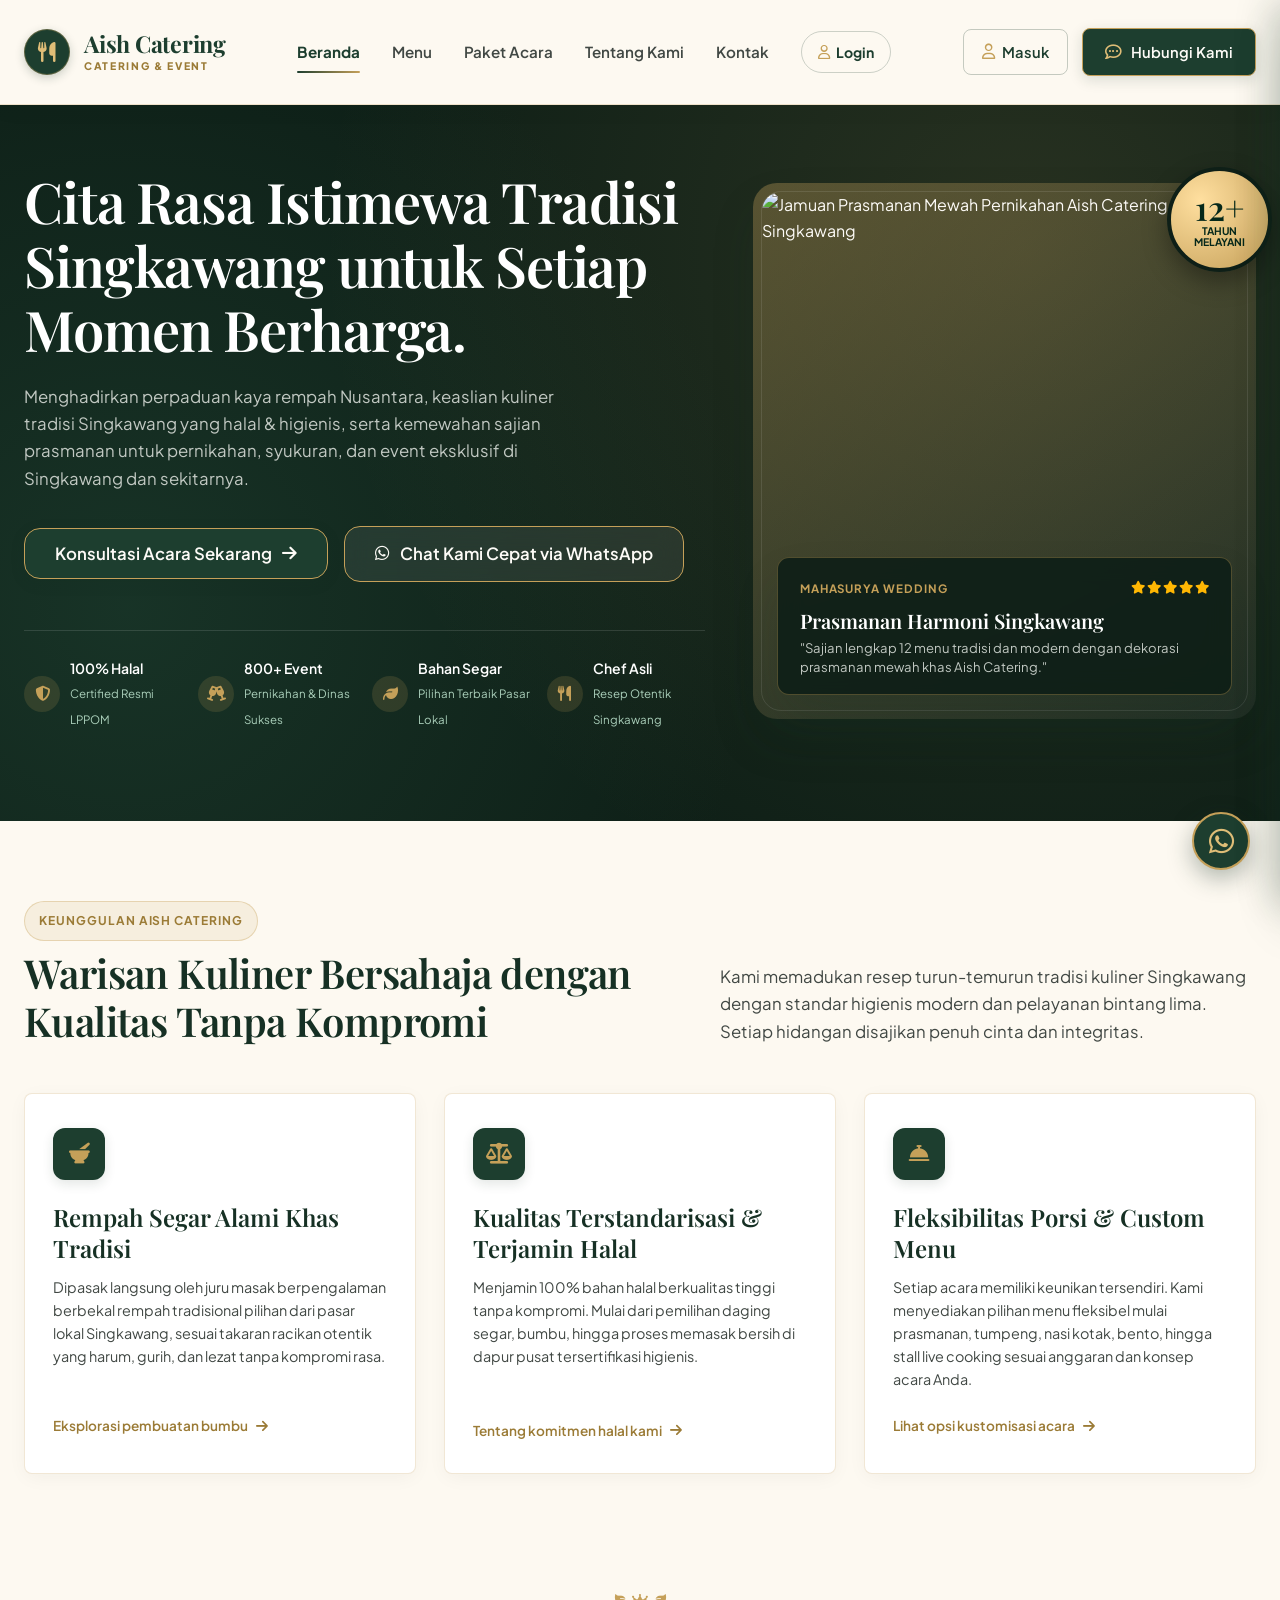
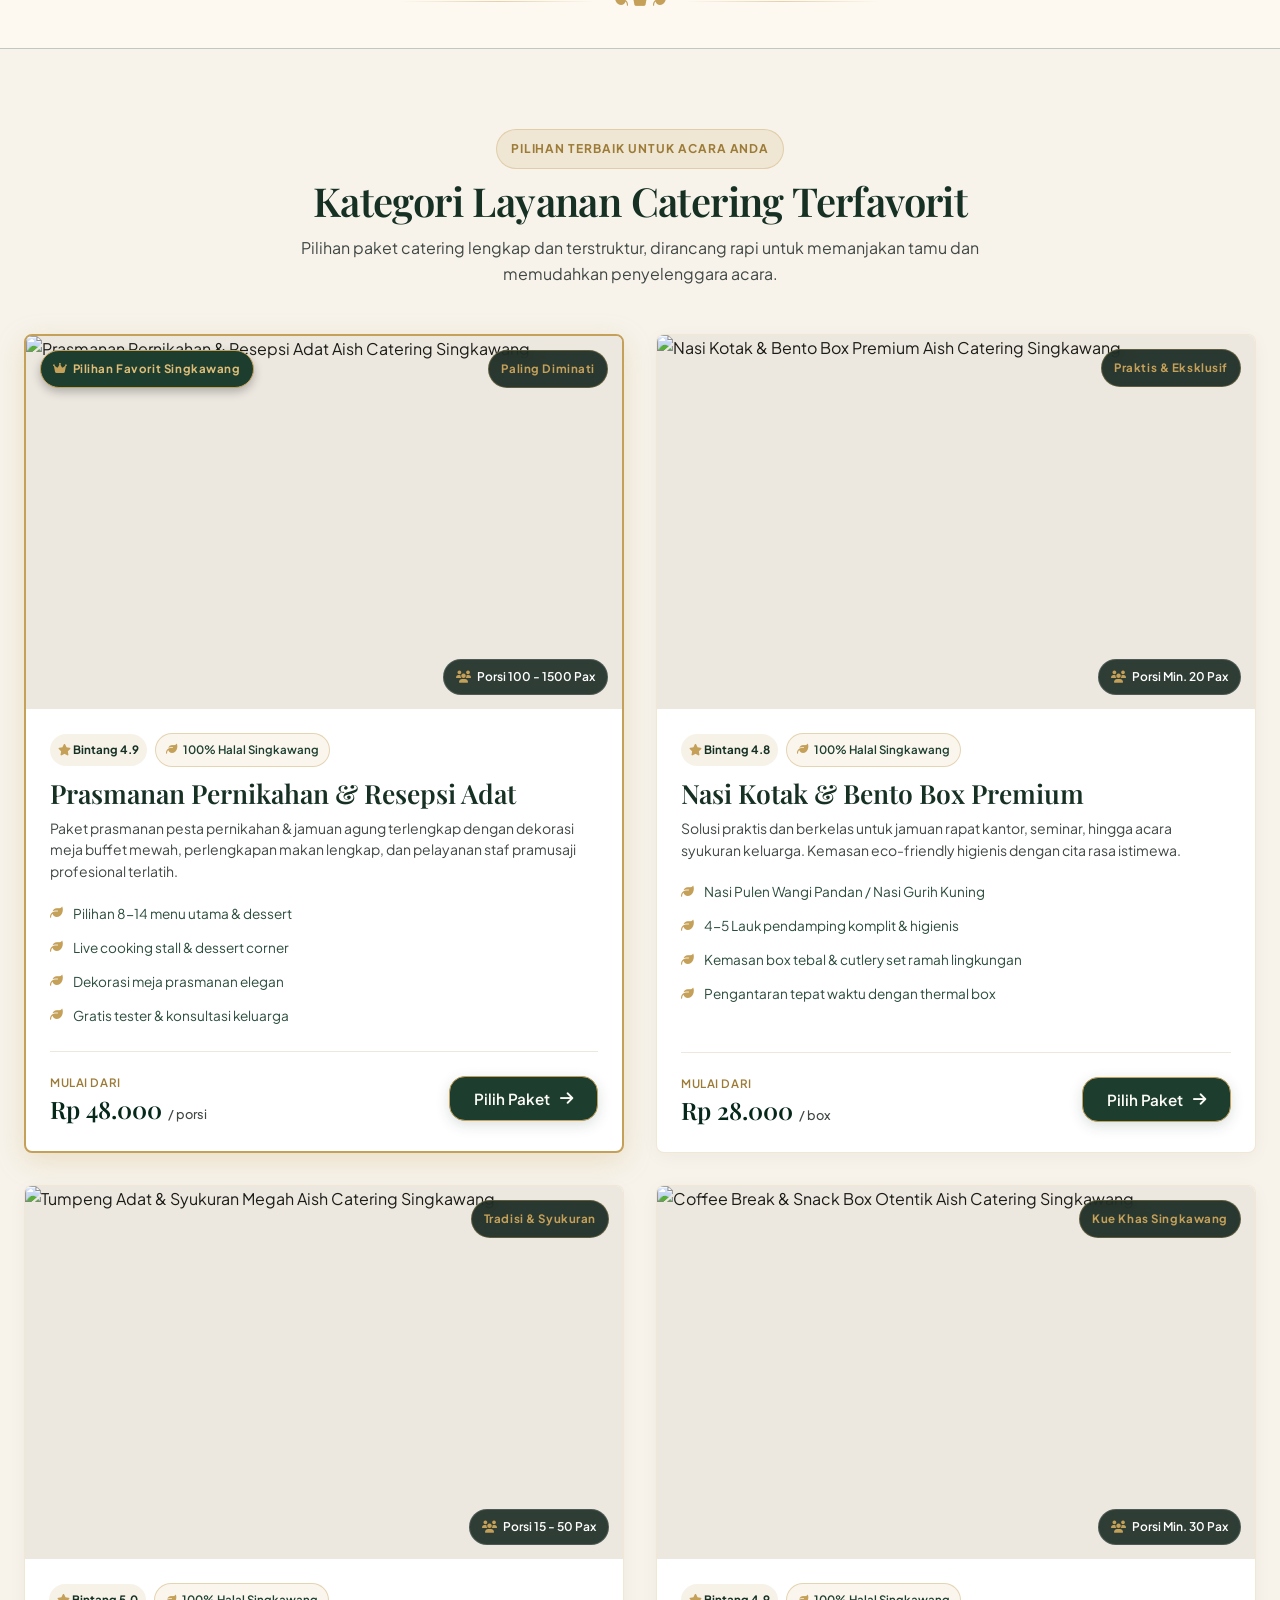
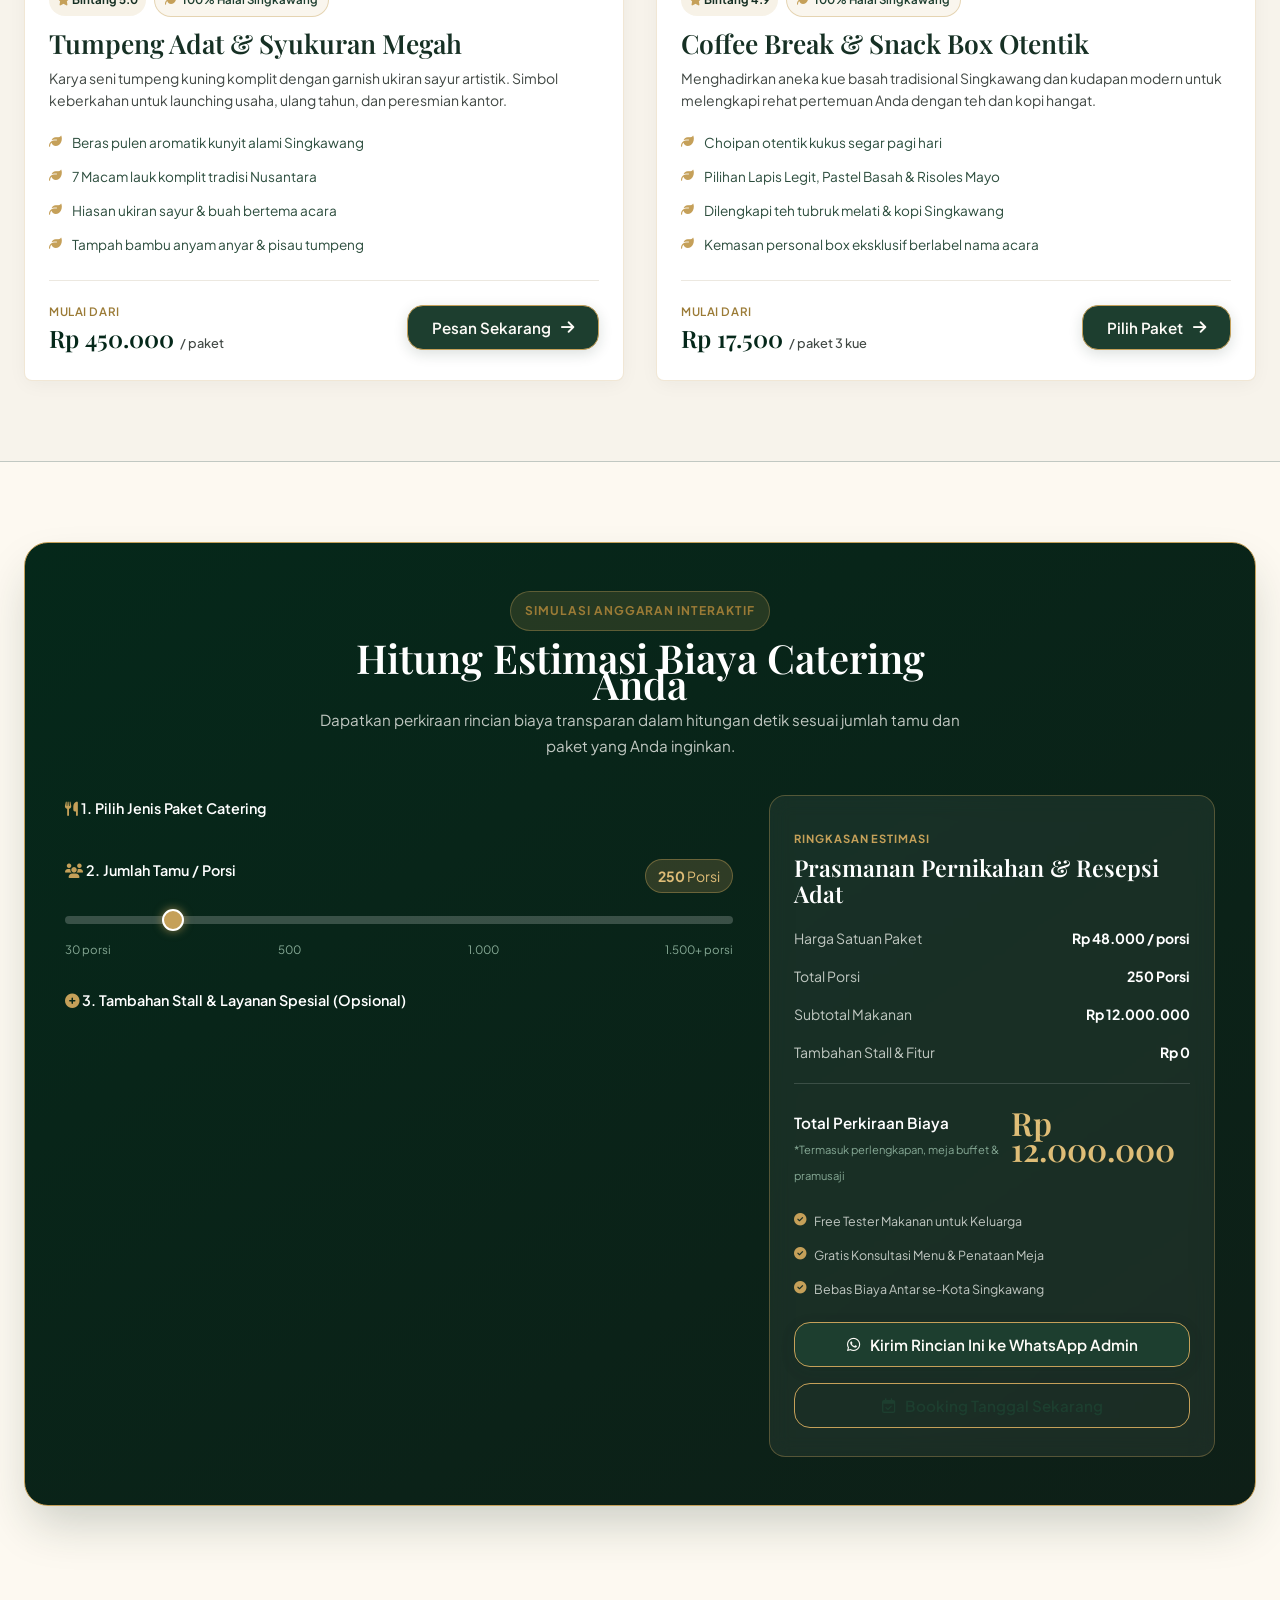
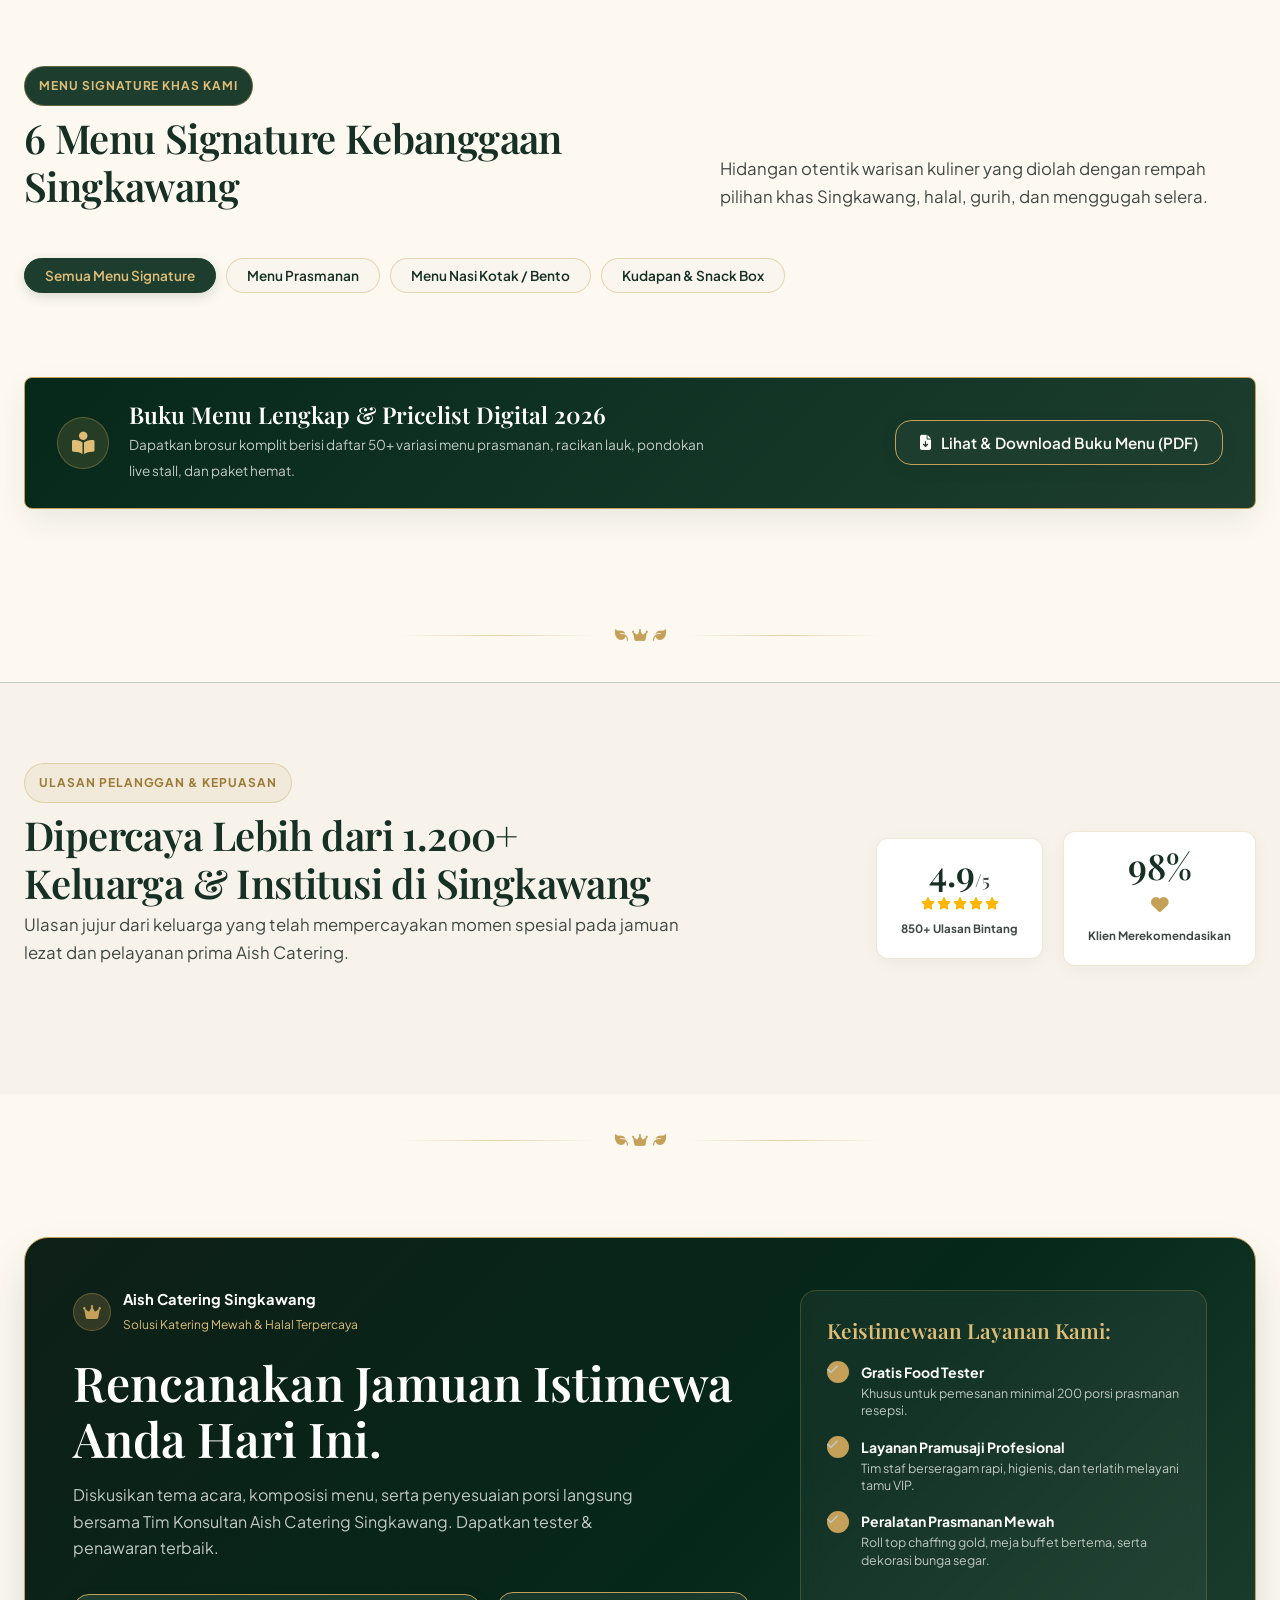
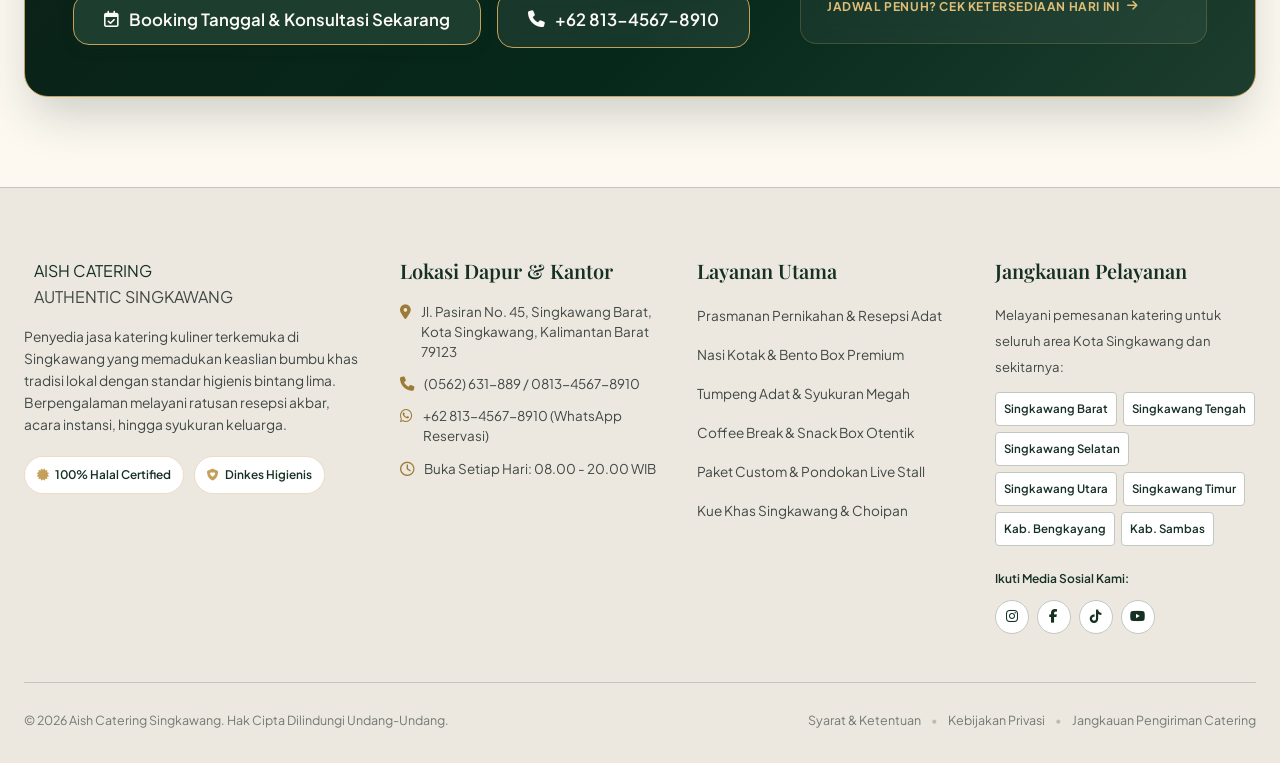
==== commit 2d5d62dc: "feat: tambah form login, css auth, navbar Login" ====
--- a/index.html
+++ b/index.html
@@ -52,11 +52,23 @@
           <li>
             <a href="index.html#kontak" class="nav-link">Kontak</a>
           </li>
+          <li>
+            <a href="login.html" class="nav-link nav-link-login" id="navLoginLink">
+              <i class="fa-regular fa-user"></i>
+              <span>Login</span>
+            </a>
+          </li>
         </ul>
       </nav>
 
       <!-- Right Header Actions -->
       <div class="header-actions">
+        <!-- Masuk Akun Button -->
+        <a href="login.html" class="btn-header-login" id="headerLoginBtn" aria-label="Masuk Akun">
+          <i class="fa-regular fa-user"></i>
+          <span>Masuk</span>
+        </a>
+
         <!-- Hubungi Kami Button -->
         <a href="https://wa.me/6281234567890?text=Halo%20Aish%20Catering,%20saya%20ingin%20konsultasi%20menu%20dan%20booking%20acara" target="_blank" class="btn-concept-consult" id="headerBookingBtn" aria-label="Hubungi Kami">
           <i class="fa-regular fa-comment-dots"></i>
@@ -90,10 +102,14 @@
       <li><a href="index.html#paket-catering" class="mobile-nav-link"><i class="fa-solid fa-utensils"></i> <span>Paket Acara</span></a></li>
       <li><a href="index.html#keunggulan" class="mobile-nav-link"><i class="fa-solid fa-circle-info"></i> <span>Tentang Kami</span></a></li>
       <li><a href="index.html#kontak" class="mobile-nav-link"><i class="fa-solid fa-phone"></i> <span>Kontak</span></a></li>
+      <li><a href="login.html" class="mobile-nav-link"><i class="fa-regular fa-user"></i> <span>Masuk Akun</span></a></li>
     </ul>
     <div class="drawer-footer">
       <a href="https://wa.me/6281234567890?text=Halo%20Aish%20Catering,%20saya%20ingin%20konsultasi%20menu" target="_blank" class="btn btn-gold w-100 mb-2">
         <i class="fa-regular fa-comment-dots"></i> Hubungi Kami (WhatsApp)
+      </a>
+      <a href="login.html" class="btn btn-outline-white w-100 mb-2">
+        <i class="fa-regular fa-user"></i> Masuk / Daftar Akun
       </a>
       <button class="btn btn-outline-white w-100" id="drawerBookingBtn">
         <i class="fa-regular fa-calendar-check"></i> Booking Tanggal Acara
--- a/css/style.css
+++ b/css/style.css
@@ -646,6 +646,51 @@
   border-radius: 2px;
 }
 
+/* Login Nav Link — distinguished pill style */
+.nav-link-login {
+  display: inline-flex;
+  align-items: center;
+  gap: 6px;
+  padding: 7px 16px !important;
+  background: transparent;
+  color: var(--color-primary-emerald) !important;
+  border: 1.5px solid rgba(29, 62, 47, 0.22);
+  border-radius: 999px;
+  font-size: 0.88rem !important;
+  font-weight: 700 !important;
+  transition: all var(--transition-fast);
+}
+
+.nav-link-login i {
+  font-size: 0.88rem;
+  color: var(--color-gold-antique);
+  transition: color var(--transition-fast);
+}
+
+.nav-link-login:hover {
+  background: var(--color-primary-emerald) !important;
+  color: #ffffff !important;
+  border-color: var(--color-primary-emerald);
+  box-shadow: 0 4px 14px rgba(29, 62, 47, 0.2);
+  transform: translateY(-1px);
+}
+
+.nav-link-login:hover i {
+  color: var(--color-gold-leaf);
+}
+
+/* Aktif (saat di halaman login) */
+.nav-link-login.active {
+  background: var(--color-primary-emerald) !important;
+  color: #ffffff !important;
+  border-color: var(--color-primary-emerald);
+}
+
+.nav-link-login.active::after {
+  display: none; /* Tidak perlu underline untuk pill style */
+}
+
+
 /* Header Actions */
 .header-actions {
   display: flex;
@@ -690,6 +735,43 @@
 
 .btn-concept-consult:hover i {
   color: #FFFFFF;
+}
+
+/* Header Login Button */
+.btn-header-login {
+  display: inline-flex;
+  align-items: center;
+  justify-content: center;
+  gap: 7px;
+  background-color: transparent;
+  color: var(--color-primary-emerald);
+  font-family: var(--font-sans);
+  font-size: 0.92rem;
+  font-weight: 600;
+  padding: 9px 18px;
+  border-radius: 8px;
+  border: 1.5px solid rgba(29, 62, 47, 0.25);
+  text-decoration: none;
+  transition: all var(--transition-fast);
+  white-space: nowrap;
+  cursor: pointer;
+}
+
+.btn-header-login i {
+  color: var(--color-gold-antique);
+  font-size: 0.95rem;
+}
+
+.btn-header-login:hover {
+  background-color: var(--color-primary-emerald);
+  color: #FFFFFF;
+  border-color: var(--color-primary-emerald);
+  transform: translateY(-1px);
+  box-shadow: 0 4px 12px rgba(22, 48, 36, 0.12);
+}
+
+.btn-header-login:hover i {
+  color: var(--color-gold-leaf);
 }
 
 /* Mobile Toggle Hamburger Button */
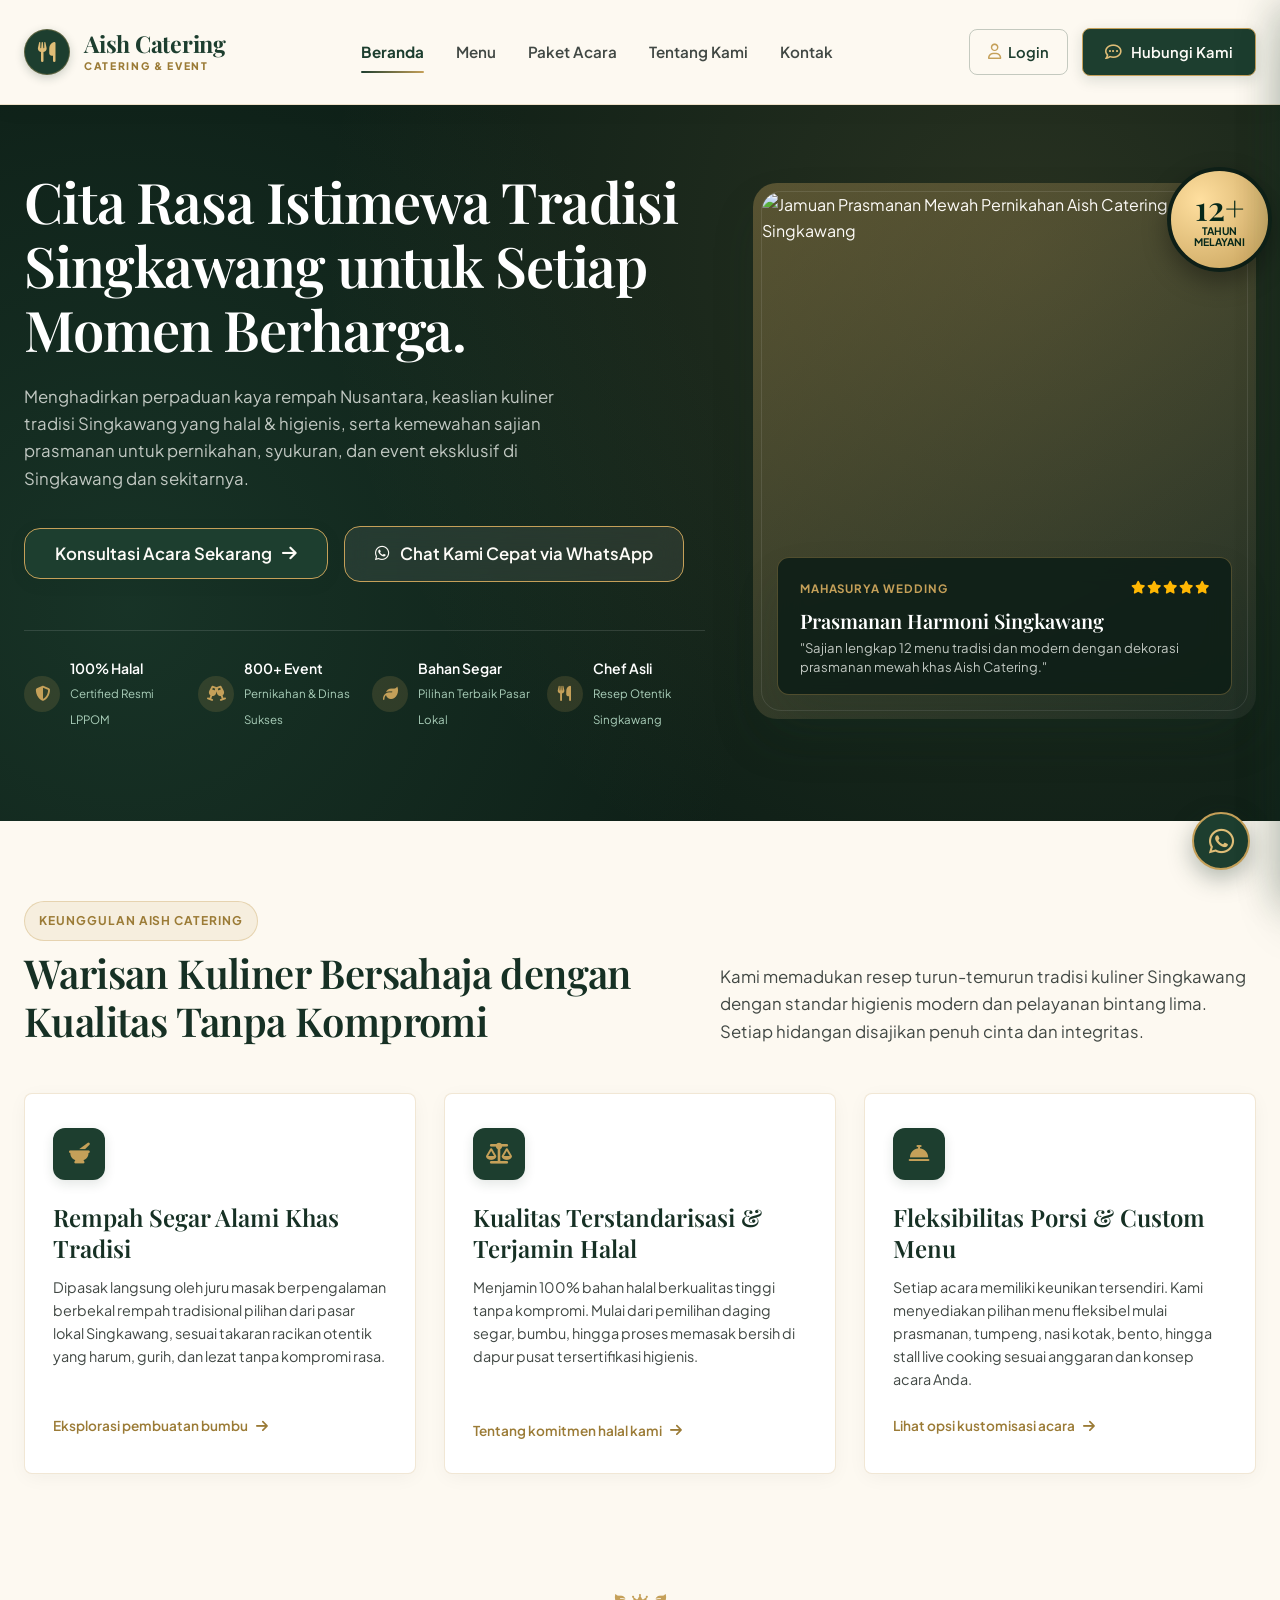
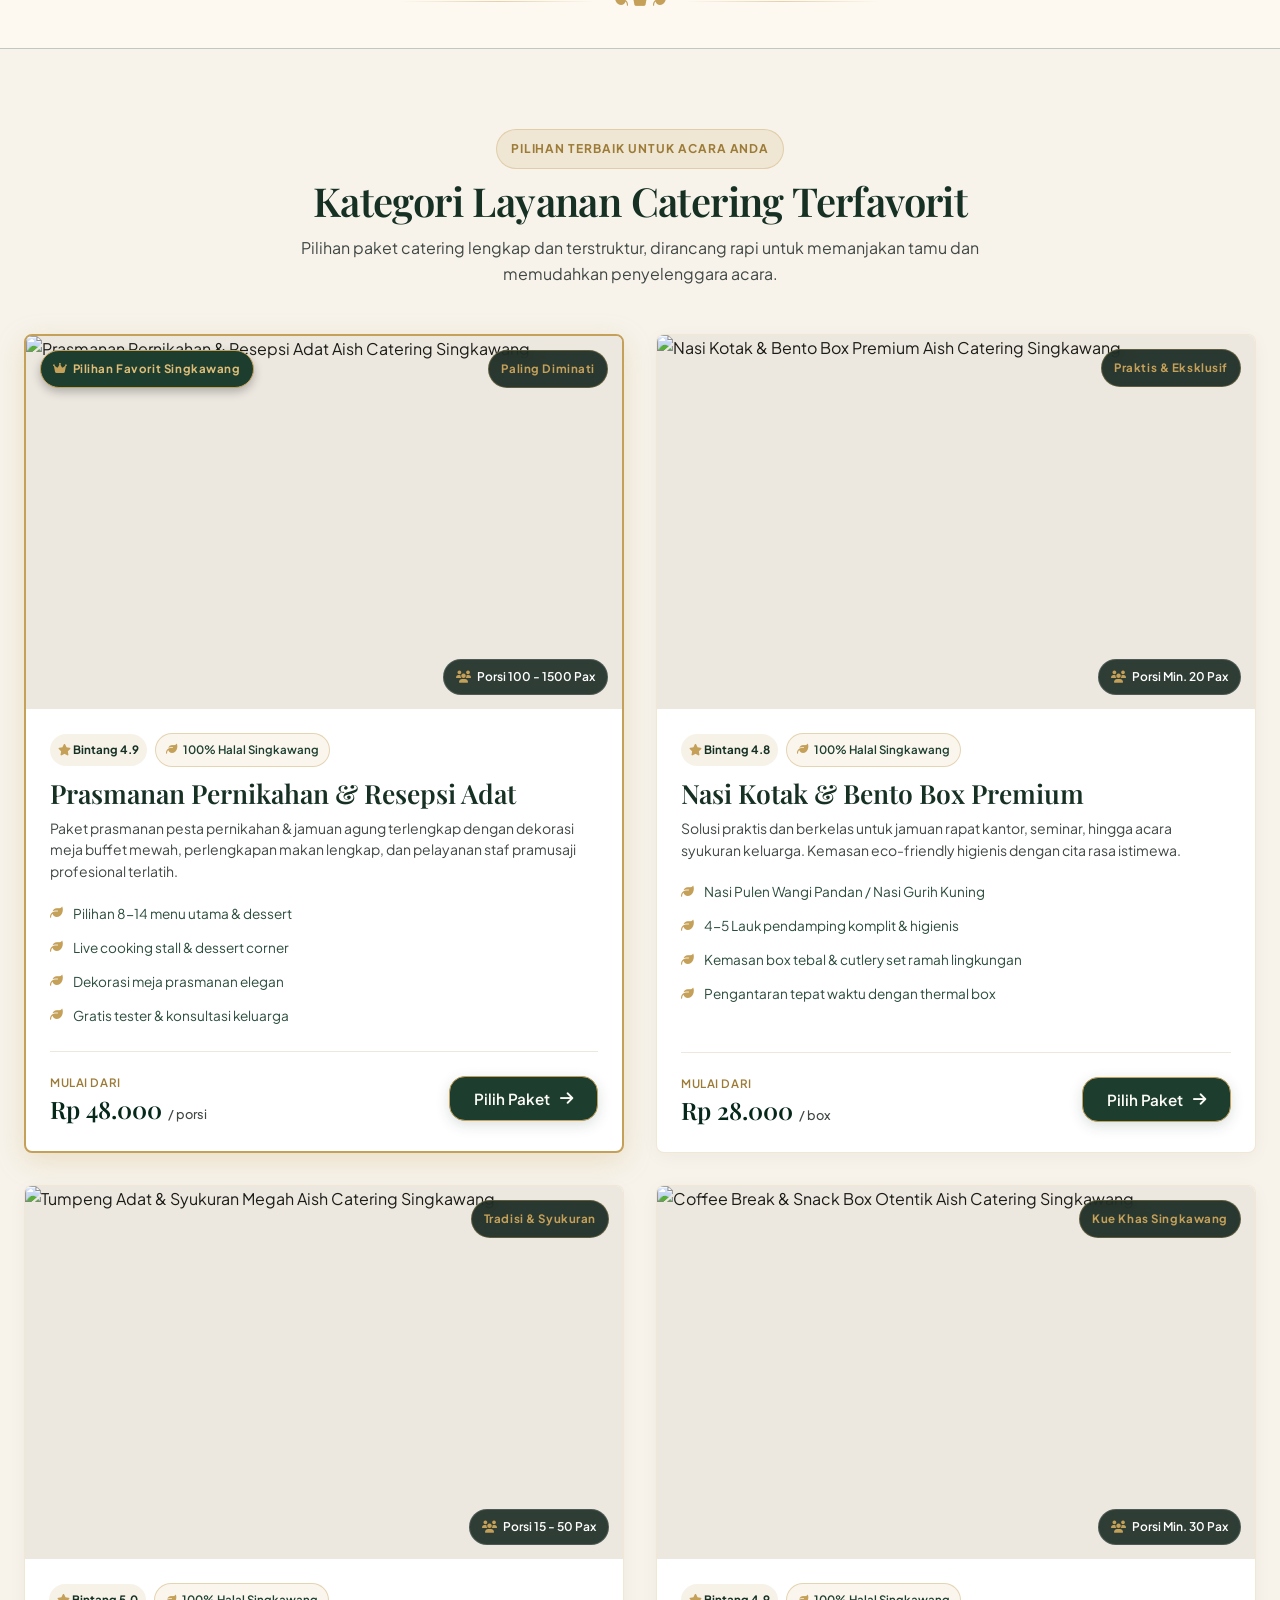
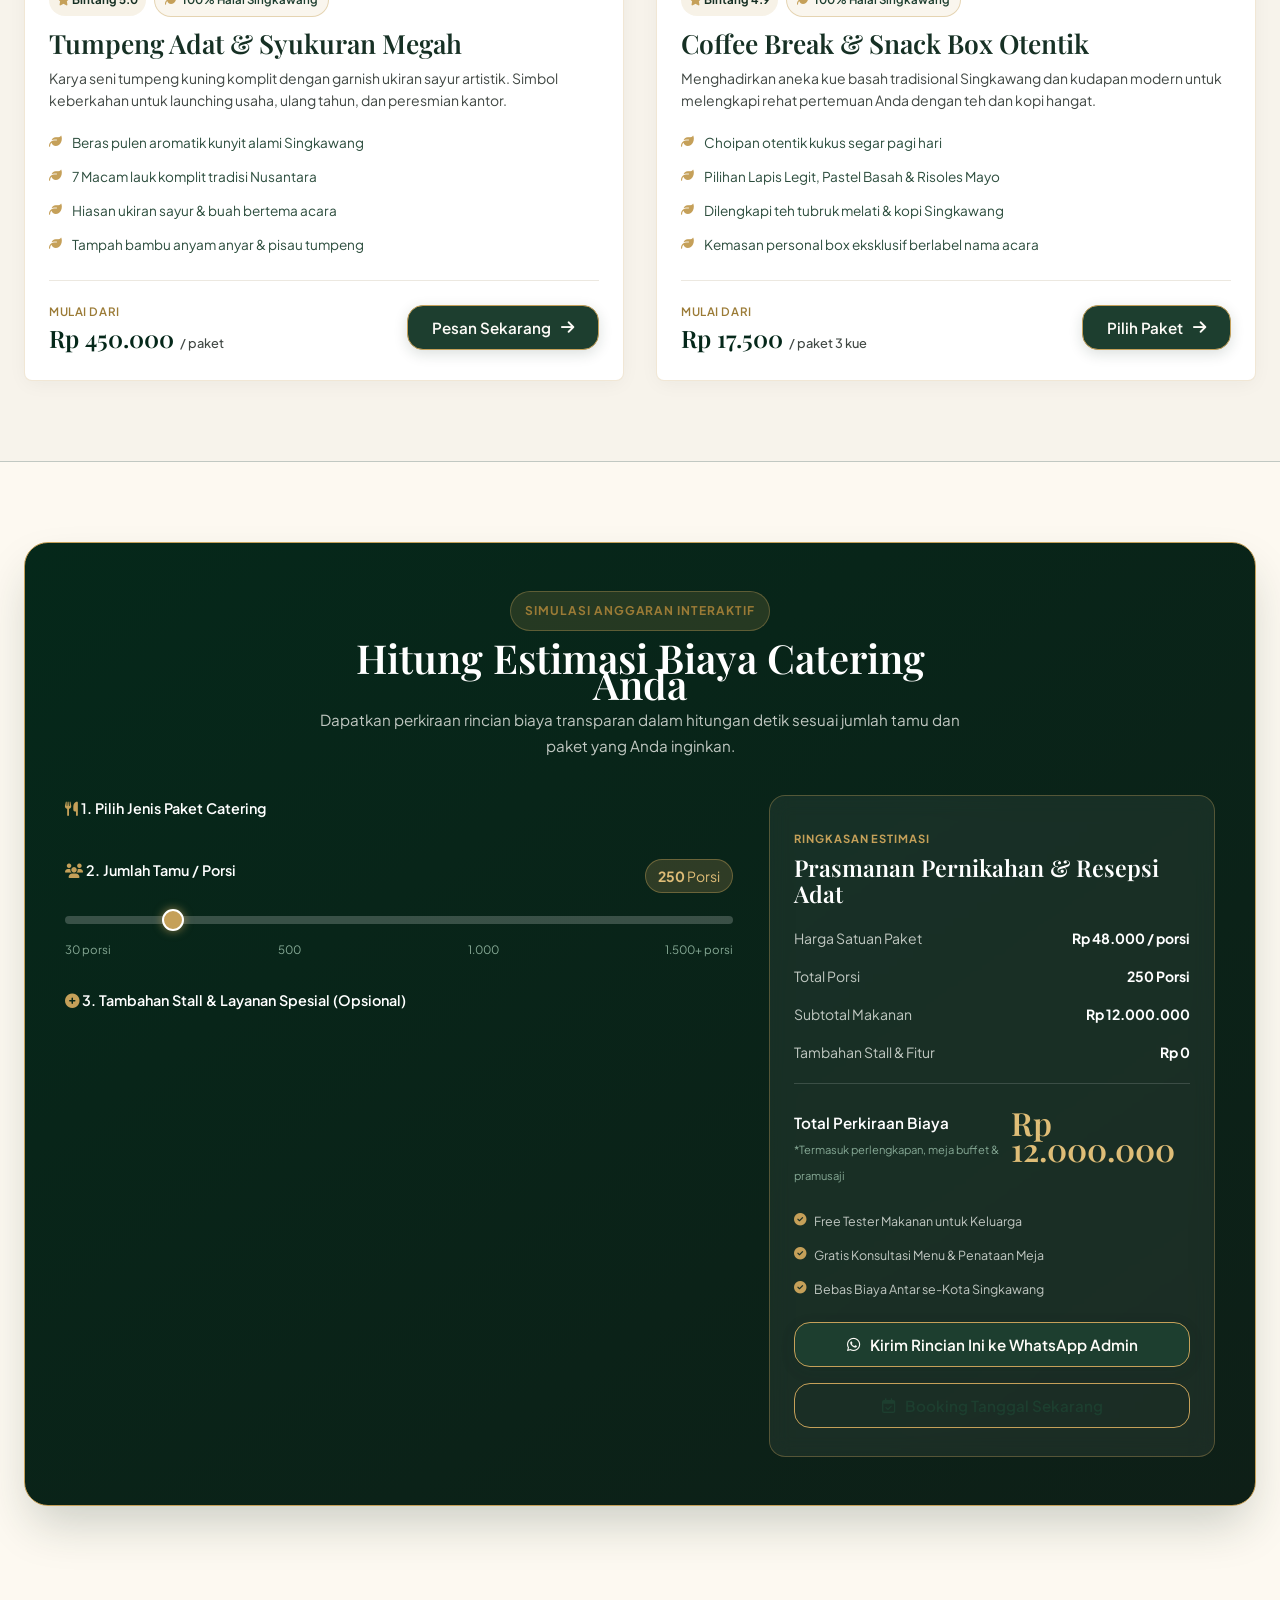
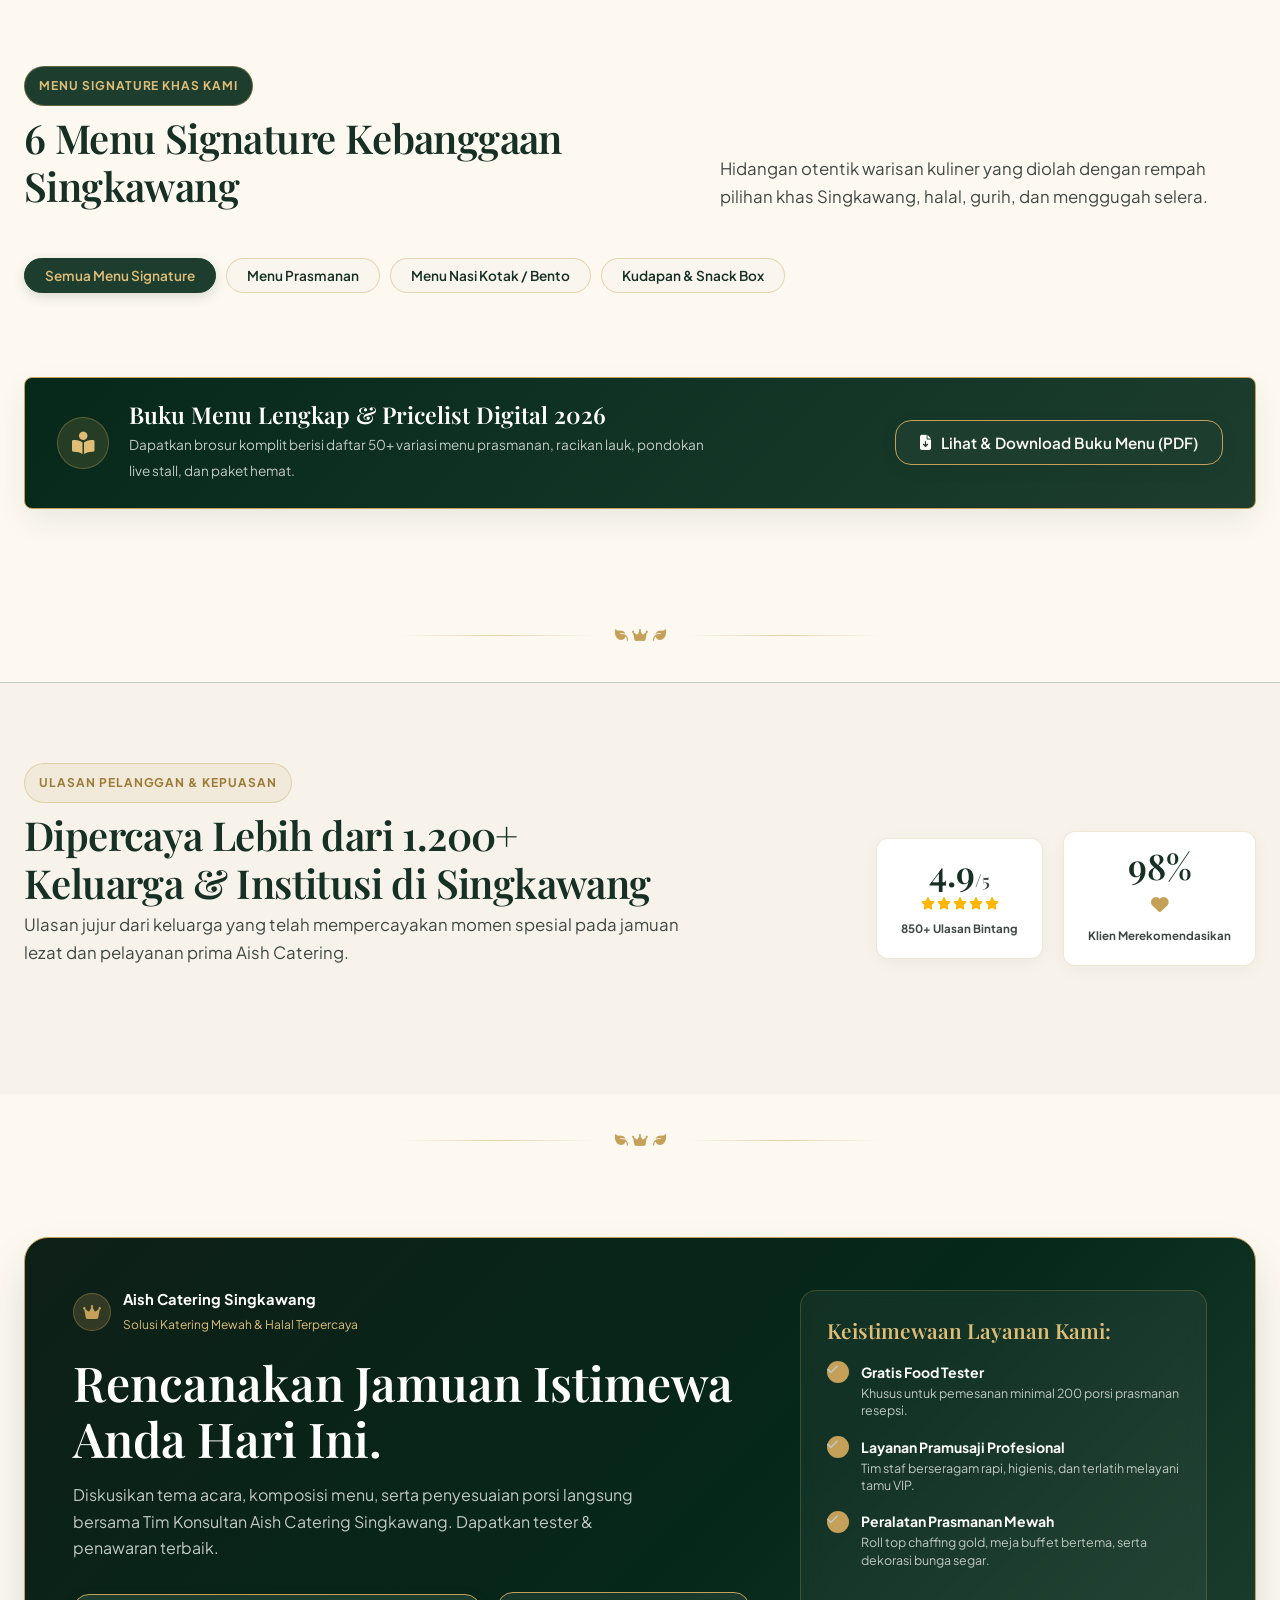
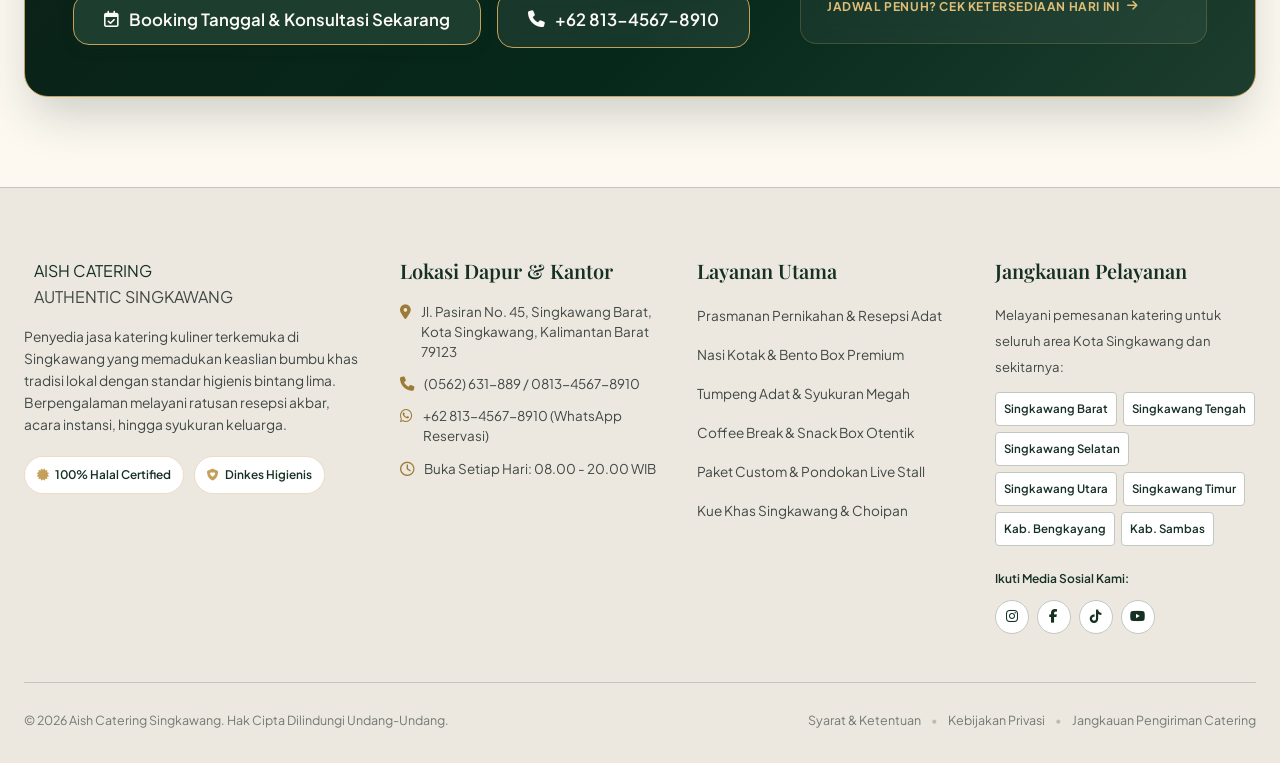
==== commit 2096686f: "fix: hapus duplikat Login di nav, rename Masuk jadi Login di header" ====
--- a/index.html
+++ b/index.html
@@ -52,21 +52,15 @@
           <li>
             <a href="index.html#kontak" class="nav-link">Kontak</a>
           </li>
-          <li>
-            <a href="login.html" class="nav-link nav-link-login" id="navLoginLink">
-              <i class="fa-regular fa-user"></i>
-              <span>Login</span>
-            </a>
-          </li>
         </ul>
       </nav>
 
       <!-- Right Header Actions -->
       <div class="header-actions">
-        <!-- Masuk Akun Button -->
-        <a href="login.html" class="btn-header-login" id="headerLoginBtn" aria-label="Masuk Akun">
+        <!-- Login Button -->
+        <a href="login.html" class="btn-header-login" id="headerLoginBtn" aria-label="Login">
           <i class="fa-regular fa-user"></i>
-          <span>Masuk</span>
+          <span>Login</span>
         </a>
 
         <!-- Hubungi Kami Button -->
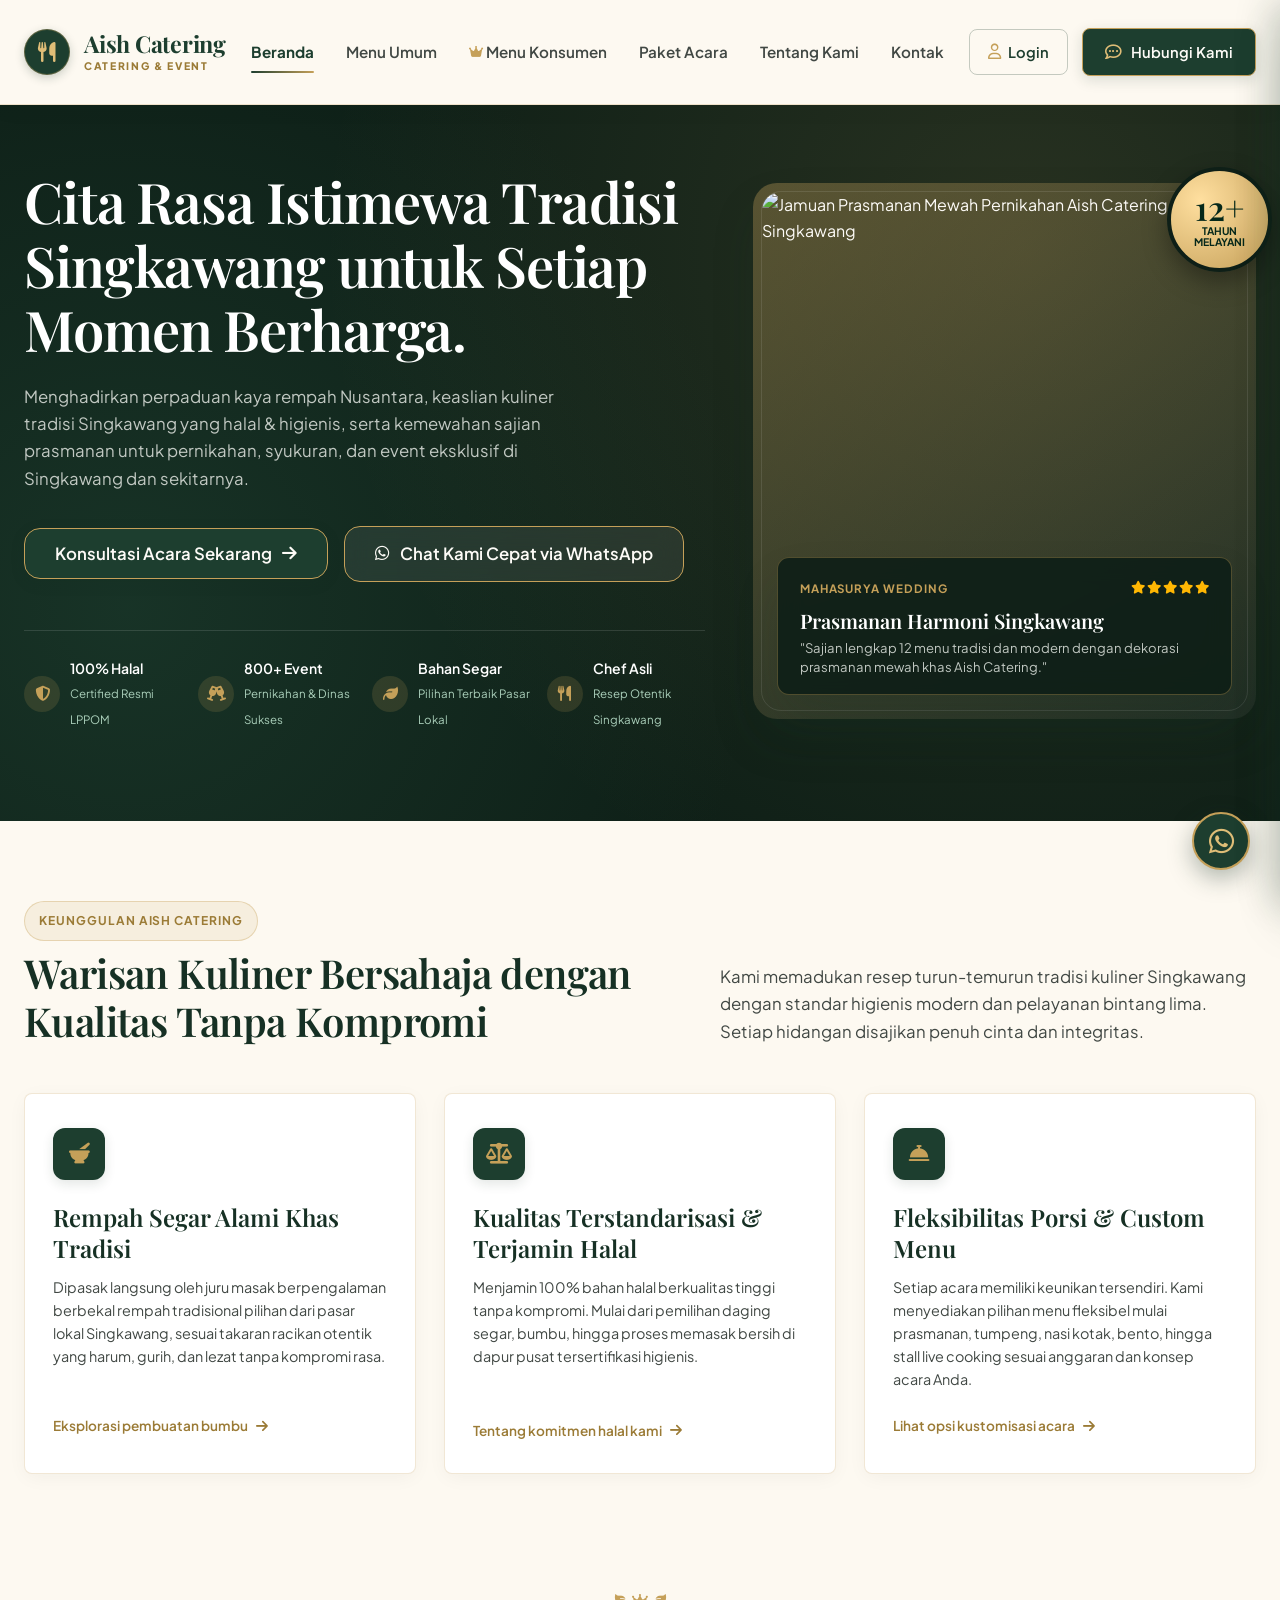
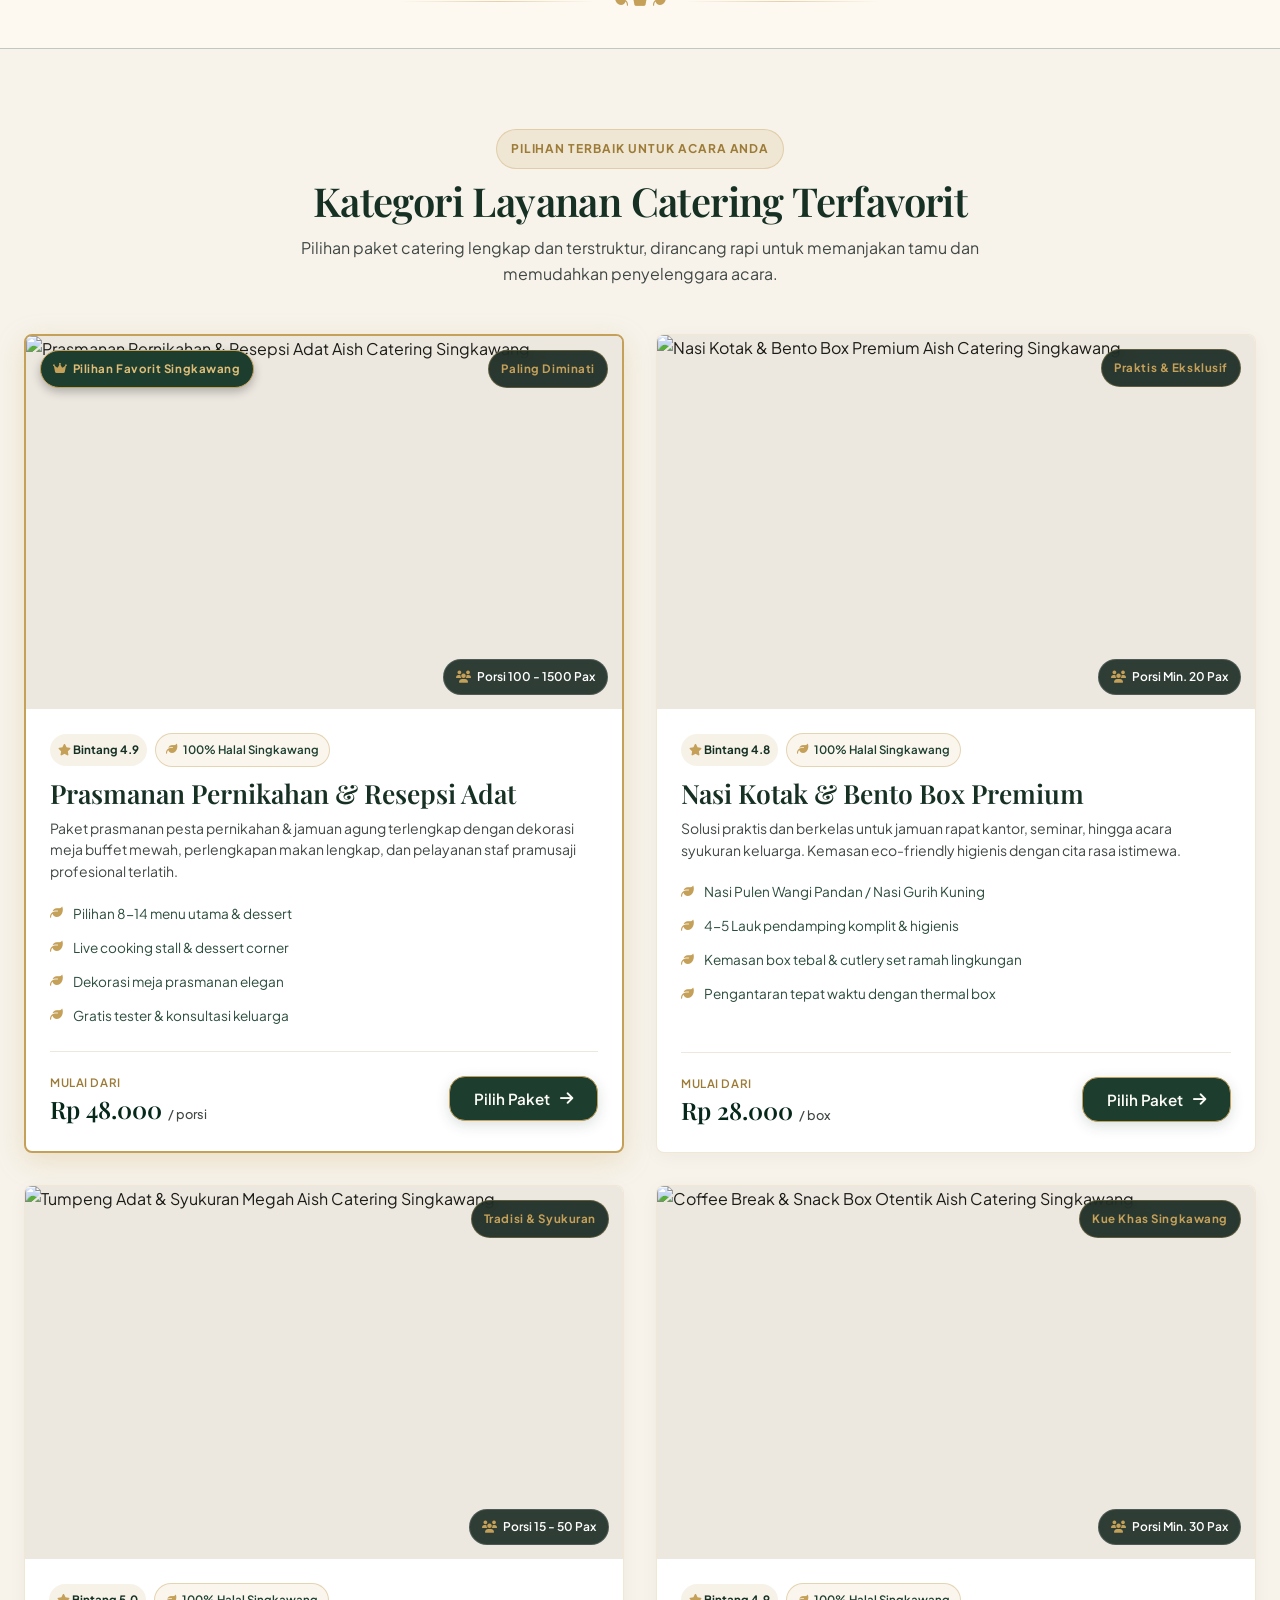
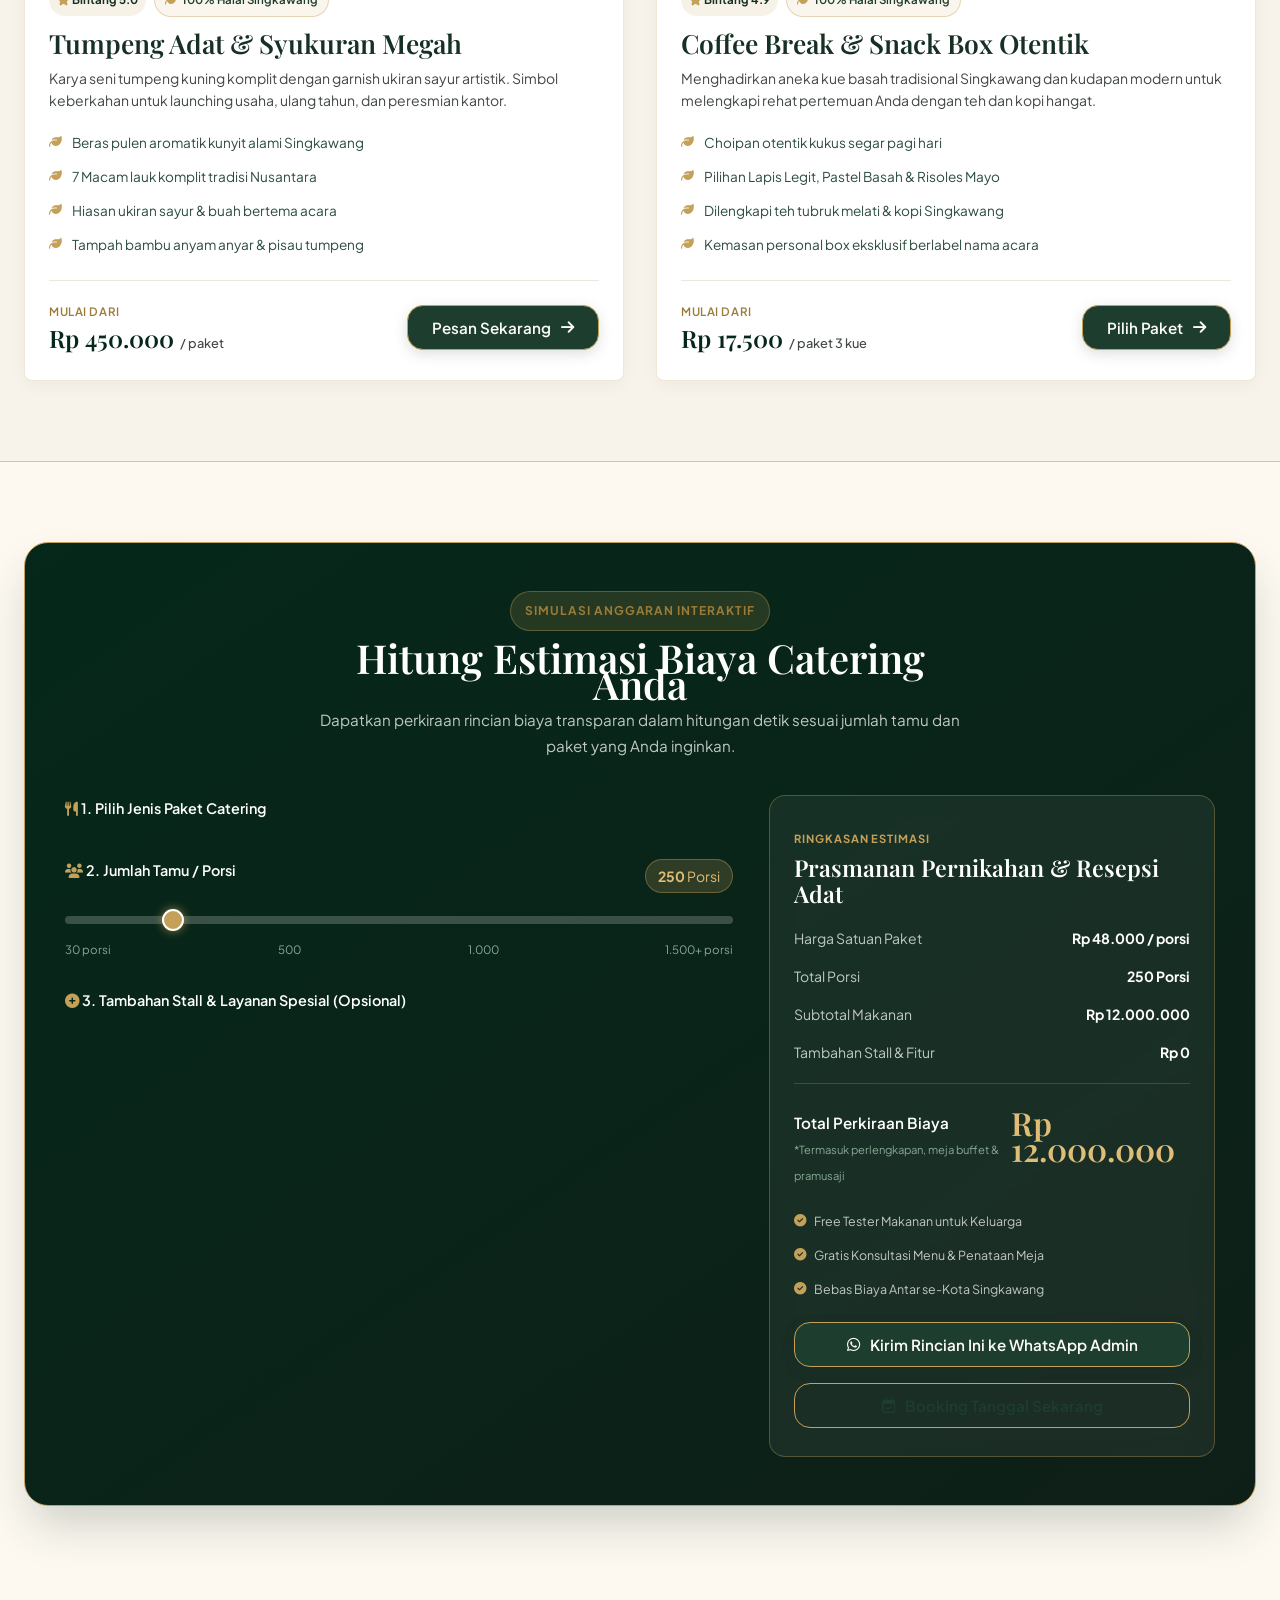
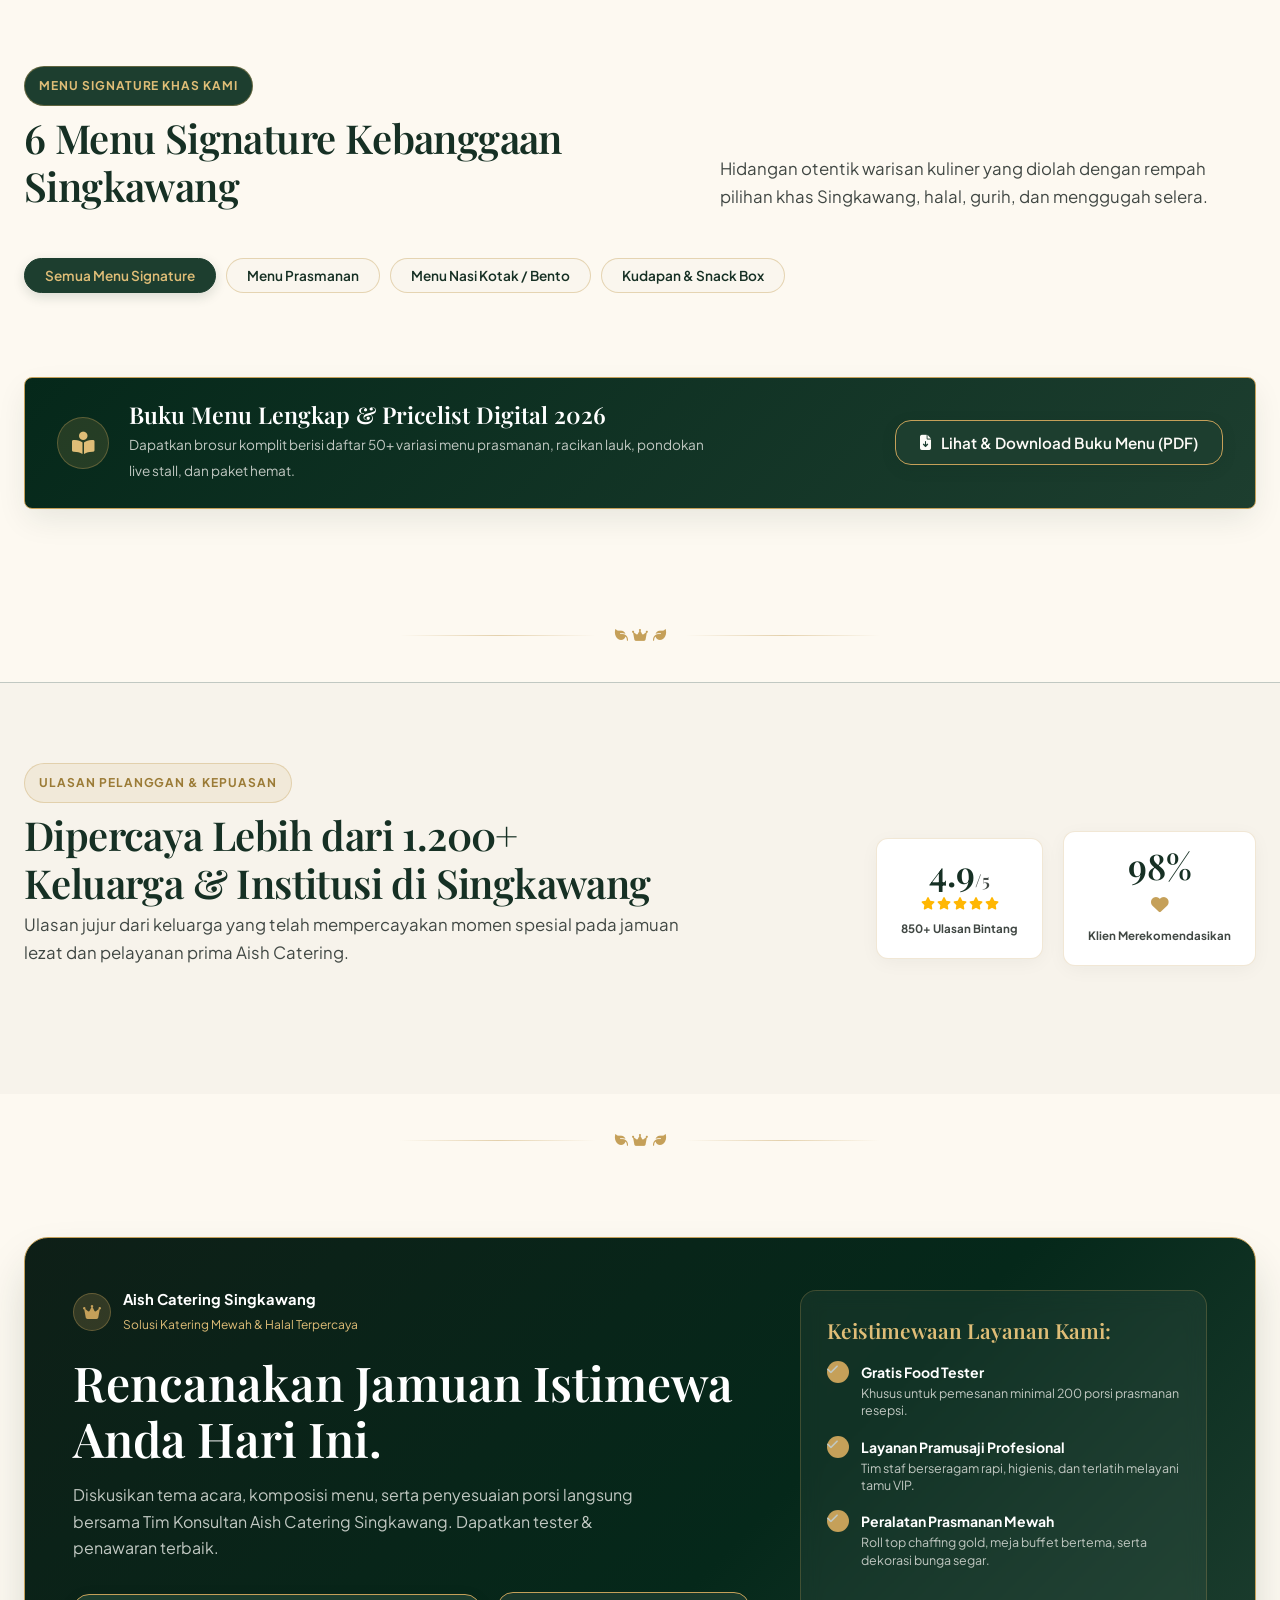
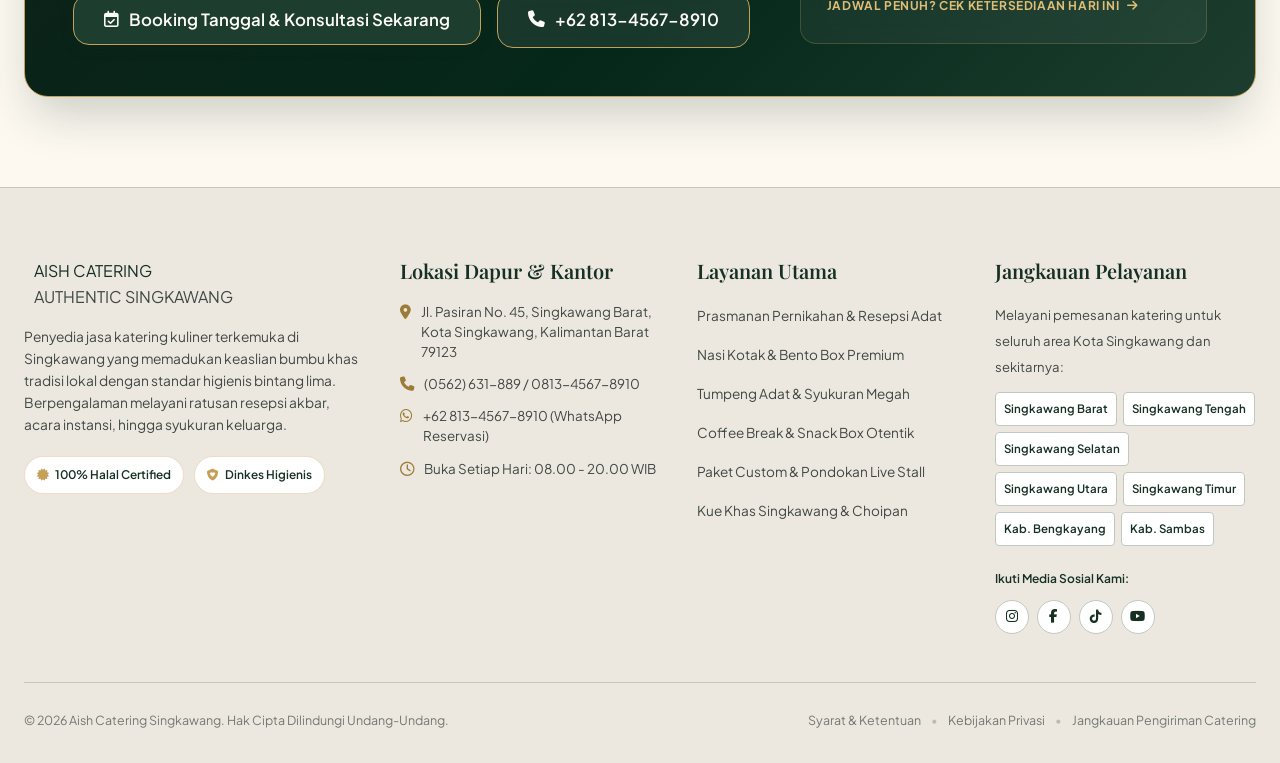
==== commit 0d600c2b: "feat: tambah portal menu khusus konsumen, navbar profil dropdown interaktif, & fungsi logout" ====
--- a/index.html
+++ b/index.html
@@ -41,7 +41,13 @@
             <a href="index.html#hero" class="nav-link active">Beranda</a>
           </li>
           <li>
-            <a href="menu.html" class="nav-link">Menu</a>
+            <a href="menu.html" class="nav-link">Menu Umum</a>
+          </li>
+          <li>
+            <a href="menu-konsumen.html" class="nav-link">
+              <i class="fa-solid fa-crown text-gold" style="font-size: 0.78rem; margin-right: 3px;"></i>
+              Menu Konsumen
+            </a>
           </li>
           <li>
             <a href="index.html#paket-catering" class="nav-link">Paket Acara</a>
@@ -92,7 +98,8 @@
     </div>
     <ul class="mobile-nav-list">
       <li><a href="index.html#hero" class="mobile-nav-link active"><i class="fa-solid fa-house"></i> <span>Beranda</span></a></li>
-      <li><a href="menu.html" class="mobile-nav-link"><i class="fa-solid fa-bowl-rice"></i> <span>Menu</span></a></li>
+      <li><a href="menu.html" class="mobile-nav-link"><i class="fa-solid fa-bowl-rice"></i> <span>Menu Umum</span></a></li>
+      <li><a href="menu-konsumen.html" class="mobile-nav-link"><i class="fa-solid fa-crown text-gold"></i> <span>Menu Konsumen</span></a></li>
       <li><a href="index.html#paket-catering" class="mobile-nav-link"><i class="fa-solid fa-utensils"></i> <span>Paket Acara</span></a></li>
       <li><a href="index.html#keunggulan" class="mobile-nav-link"><i class="fa-solid fa-circle-info"></i> <span>Tentang Kami</span></a></li>
       <li><a href="index.html#kontak" class="mobile-nav-link"><i class="fa-solid fa-phone"></i> <span>Kontak</span></a></li>
@@ -975,6 +982,7 @@
   <!-- SCRIPTS -->
   <script src="js/data.js"></script>
   <script src="js/app.js"></script>
+  <script src="js/session-nav.js"></script>
   <script src="js/livereload.js"></script>
 </body>
 </html>
--- a/css/style.css
+++ b/css/style.css
@@ -774,6 +774,299 @@
   color: var(--color-gold-leaf);
 }
 
+/* ==================== CONSUMER PROFILE NAVBAR & DROPDOWN ==================== */
+.nav-profile-wrap {
+  position: relative;
+  display: inline-flex;
+  align-items: center;
+}
+
+.nav-profile-btn {
+  display: inline-flex;
+  align-items: center;
+  gap: 10px;
+  background: rgba(253, 249, 241, 0.95);
+  border: 1.5px solid var(--color-gold-antique, #c5a059);
+  padding: 5px 14px 5px 6px;
+  border-radius: 999px;
+  cursor: pointer;
+  transition: all 0.25s cubic-bezier(0.16, 1, 0.3, 1);
+  box-shadow: 0 2px 10px rgba(5, 40, 26, 0.08);
+  font-family: inherit;
+}
+
+.nav-profile-btn:hover,
+.nav-profile-btn[aria-expanded="true"] {
+  background: #ffffff;
+  border-color: var(--color-primary-emerald, #1d3e2f);
+  box-shadow: 0 6px 18px rgba(197, 160, 89, 0.25);
+  transform: translateY(-1px);
+}
+
+.nav-avatar-circle {
+  width: 34px;
+  height: 34px;
+  border-radius: 50%;
+  background: linear-gradient(135deg, #1d3e2f 0%, #05281a 100%);
+  color: var(--color-gold-leaf, #dfbd77);
+  border: 1.5px solid var(--color-gold-antique, #c5a059);
+  font-size: 0.82rem;
+  font-weight: 700;
+  display: flex;
+  align-items: center;
+  justify-content: center;
+  position: relative;
+  flex-shrink: 0;
+}
+
+.nav-avatar-circle::after {
+  content: '';
+  position: absolute;
+  bottom: 0px;
+  right: 0px;
+  width: 9px;
+  height: 9px;
+  background: #25d366;
+  border: 1.5px solid #ffffff;
+  border-radius: 50%;
+}
+
+.nav-profile-info {
+  display: flex;
+  flex-direction: column;
+  text-align: left;
+  line-height: 1.15;
+}
+
+.nav-profile-name {
+  font-size: 0.85rem;
+  font-weight: 700;
+  color: var(--color-primary-deep, #05281a);
+  max-width: 120px;
+  white-space: nowrap;
+  overflow: hidden;
+  text-overflow: ellipsis;
+}
+
+.nav-profile-badge {
+  font-size: 0.65rem;
+  font-weight: 700;
+  color: #775a19;
+  text-transform: uppercase;
+  letter-spacing: 0.04em;
+}
+
+.nav-profile-chevron {
+  font-size: 0.72rem;
+  color: var(--color-gold-dark, #9b7b36);
+  transition: transform 0.25s ease;
+  margin-left: 2px;
+}
+
+.nav-profile-btn[aria-expanded="true"] .nav-profile-chevron {
+  transform: rotate(180deg);
+  color: var(--color-primary-emerald, #1d3e2f);
+}
+
+/* Rich Profile Dropdown Menu */
+.nav-profile-dropdown {
+  position: absolute;
+  top: calc(100% + 12px);
+  right: 0;
+  width: 320px;
+  background: #ffffff;
+  border: 1.5px solid rgba(197, 160, 89, 0.4);
+  border-radius: 18px;
+  box-shadow: 0 18px 40px -8px rgba(5, 40, 26, 0.18), 0 0 0 1px rgba(0,0,0,0.03);
+  padding: 1rem;
+  opacity: 0;
+  visibility: hidden;
+  transform: translateY(10px) scale(0.97);
+  transition: all 0.25s cubic-bezier(0.16, 1, 0.3, 1);
+  z-index: 999;
+}
+
+.nav-profile-dropdown.open {
+  opacity: 1;
+  visibility: visible;
+  transform: translateY(0) scale(1);
+}
+
+/* Dropdown Header User Card */
+.dropdown-user-header {
+  display: flex;
+  align-items: center;
+  gap: 12px;
+  padding: 0.6rem 0.5rem 0.9rem 0.5rem;
+}
+
+.dropdown-avatar-lg {
+  width: 46px;
+  height: 46px;
+  border-radius: 50%;
+  background: linear-gradient(135deg, #1d3e2f 0%, #05281a 100%);
+  color: var(--color-gold-leaf, #dfbd77);
+  border: 2px solid var(--color-gold-antique, #c5a059);
+  display: flex;
+  align-items: center;
+  justify-content: center;
+  font-size: 1.15rem;
+  font-weight: 700;
+  flex-shrink: 0;
+  box-shadow: 0 4px 12px rgba(5, 40, 26, 0.15);
+}
+
+.dropdown-user-info {
+  display: flex;
+  flex-direction: column;
+  gap: 2px;
+  overflow: hidden;
+}
+
+.dropdown-user-name {
+  font-size: 0.95rem;
+  font-weight: 700;
+  color: var(--color-primary-deep, #05281a);
+  white-space: nowrap;
+  overflow: hidden;
+  text-overflow: ellipsis;
+}
+
+.dropdown-user-email {
+  font-size: 0.76rem;
+  color: #636b65;
+  white-space: nowrap;
+  overflow: hidden;
+  text-overflow: ellipsis;
+}
+
+.dropdown-role-tag {
+  display: inline-flex;
+  align-items: center;
+  gap: 4px;
+  width: fit-content;
+  font-size: 0.68rem;
+  font-weight: 700;
+  padding: 2px 8px;
+  background: rgba(197, 160, 89, 0.15);
+  color: #775a19;
+  border: 1px solid rgba(197, 160, 89, 0.35);
+  border-radius: 999px;
+  margin-top: 2px;
+}
+
+/* Active Order Quick Status in Dropdown */
+.dropdown-status-pill {
+  background: linear-gradient(135deg, rgba(29, 62, 47, 0.06) 0%, rgba(197, 160, 89, 0.12) 100%);
+  border: 1px dashed rgba(197, 160, 89, 0.5);
+  border-radius: 10px;
+  padding: 0.6rem 0.75rem;
+  margin: 0.2rem 0 0.75rem 0;
+  display: flex;
+  align-items: center;
+  justify-content: space-between;
+  font-size: 0.75rem;
+}
+
+.dropdown-status-pill .status-text {
+  color: var(--color-primary-emerald, #1d3e2f);
+  font-weight: 600;
+  display: flex;
+  align-items: center;
+  gap: 6px;
+}
+
+.dropdown-status-pill .status-dot {
+  width: 7px;
+  height: 7px;
+  border-radius: 50%;
+  background: #25d366;
+  animation: pulseDot 1.4s infinite alternate;
+}
+
+@keyframes pulseDot {
+  0% { transform: scale(0.8); opacity: 0.6; }
+  100% { transform: scale(1.3); opacity: 1; }
+}
+
+.dropdown-divider {
+  height: 1px;
+  background: #ede8df;
+  margin: 0.4rem -0.25rem;
+}
+
+/* Dropdown Menu Items */
+.dropdown-menu-list {
+  display: flex;
+  flex-direction: column;
+  gap: 3px;
+  list-style: none;
+  padding: 0;
+  margin: 0;
+}
+
+.dropdown-item {
+  display: flex;
+  align-items: center;
+  gap: 11px;
+  padding: 0.6rem 0.75rem;
+  border-radius: 10px;
+  color: #2b322e;
+  font-size: 0.84rem;
+  font-weight: 600;
+  text-decoration: none;
+  background: transparent;
+  border: none;
+  width: 100%;
+  text-align: left;
+  cursor: pointer;
+  transition: all 0.2s ease;
+  font-family: inherit;
+}
+
+.dropdown-item i {
+  font-size: 0.95rem;
+  width: 20px;
+  text-align: center;
+  color: var(--color-gold-dark, #9b7b36);
+  transition: color 0.2s ease;
+}
+
+.dropdown-item:hover {
+  background: #faf6ee;
+  color: var(--color-primary-emerald, #1d3e2f);
+  transform: translateX(3px);
+}
+
+.dropdown-item:hover i {
+  color: var(--color-primary-emerald, #1d3e2f);
+}
+
+.dropdown-item.active-page {
+  background: rgba(29, 62, 47, 0.08);
+  color: var(--color-primary-emerald, #1d3e2f);
+  font-weight: 700;
+}
+
+/* Logout Button Item */
+.dropdown-item.dropdown-item-logout {
+  color: #ba1a1a;
+  margin-top: 3px;
+}
+
+.dropdown-item.dropdown-item-logout i {
+  color: #ba1a1a;
+}
+
+.dropdown-item.dropdown-item-logout:hover {
+  background: #ffdad6;
+  color: #93000a;
+}
+
+.dropdown-item.dropdown-item-logout:hover i {
+  color: #93000a;
+}
+
 /* Mobile Toggle Hamburger Button */
 .mobile-toggle {
   display: none;
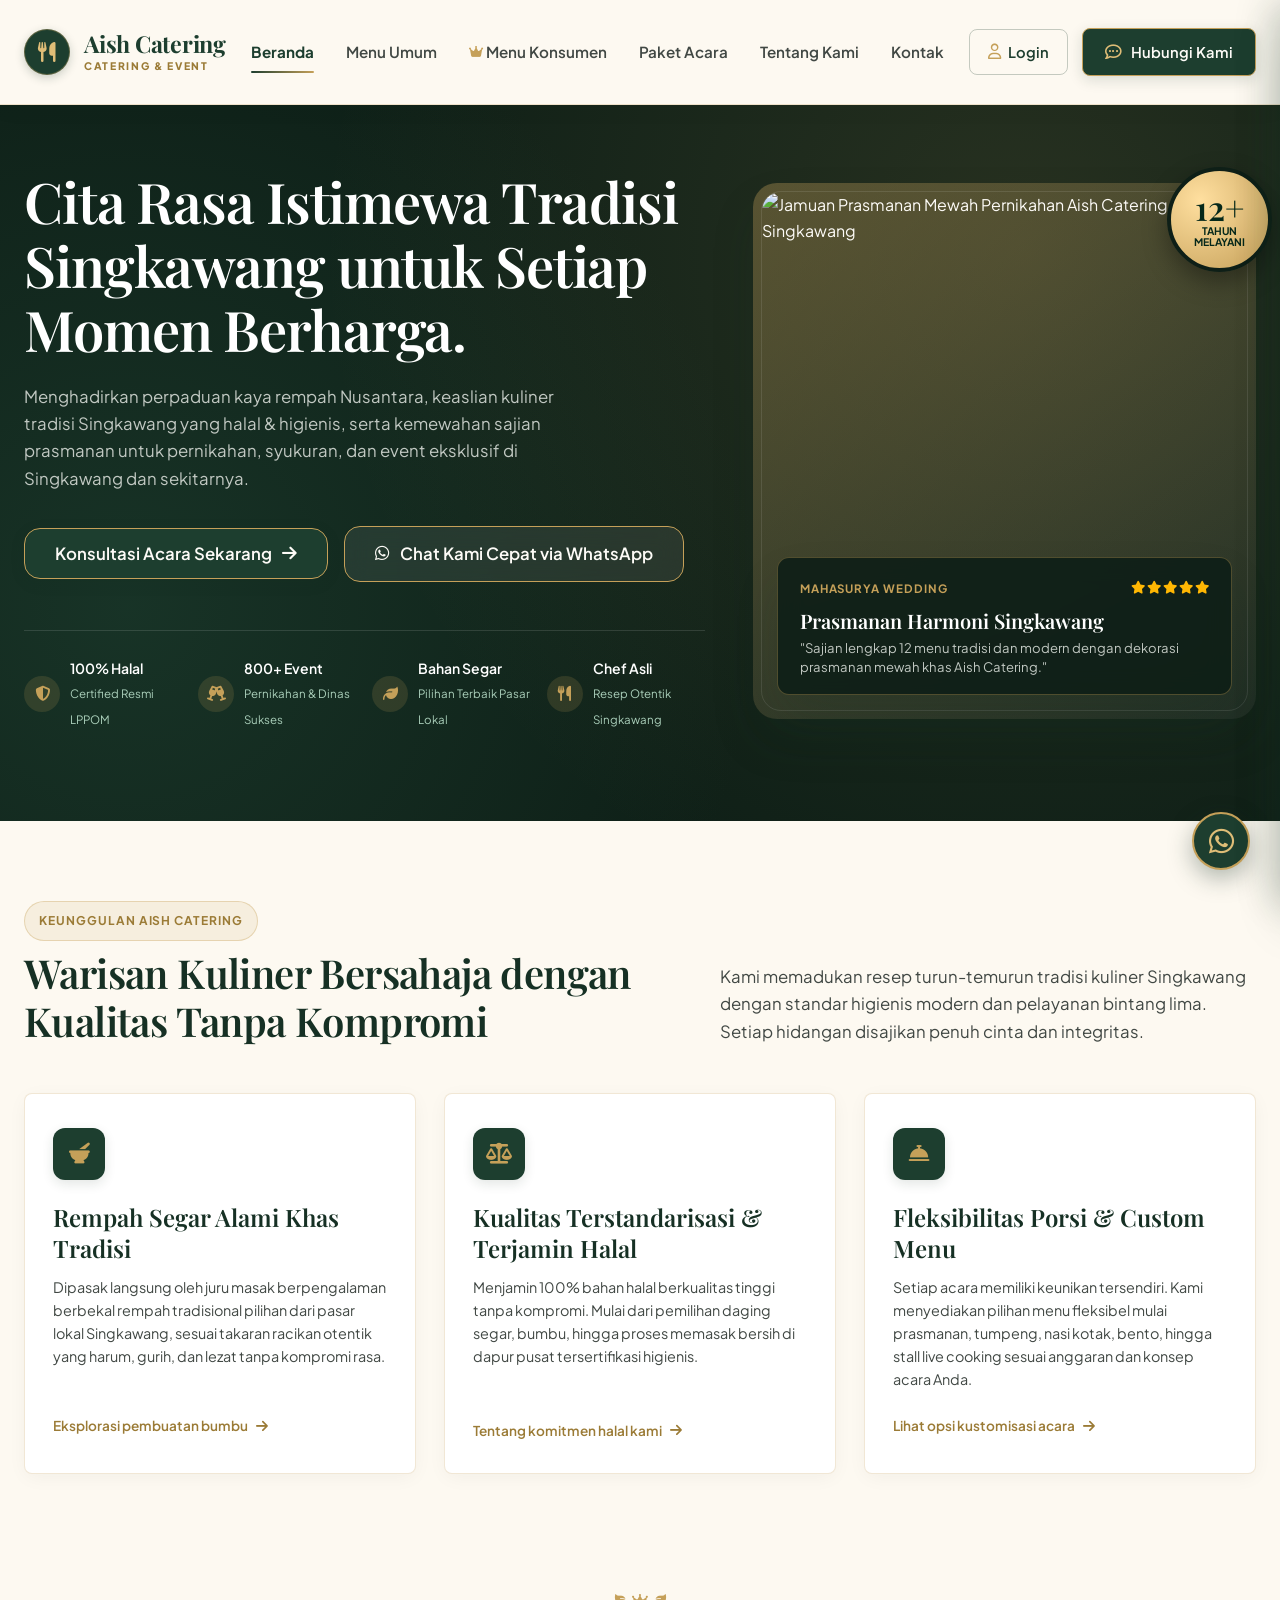
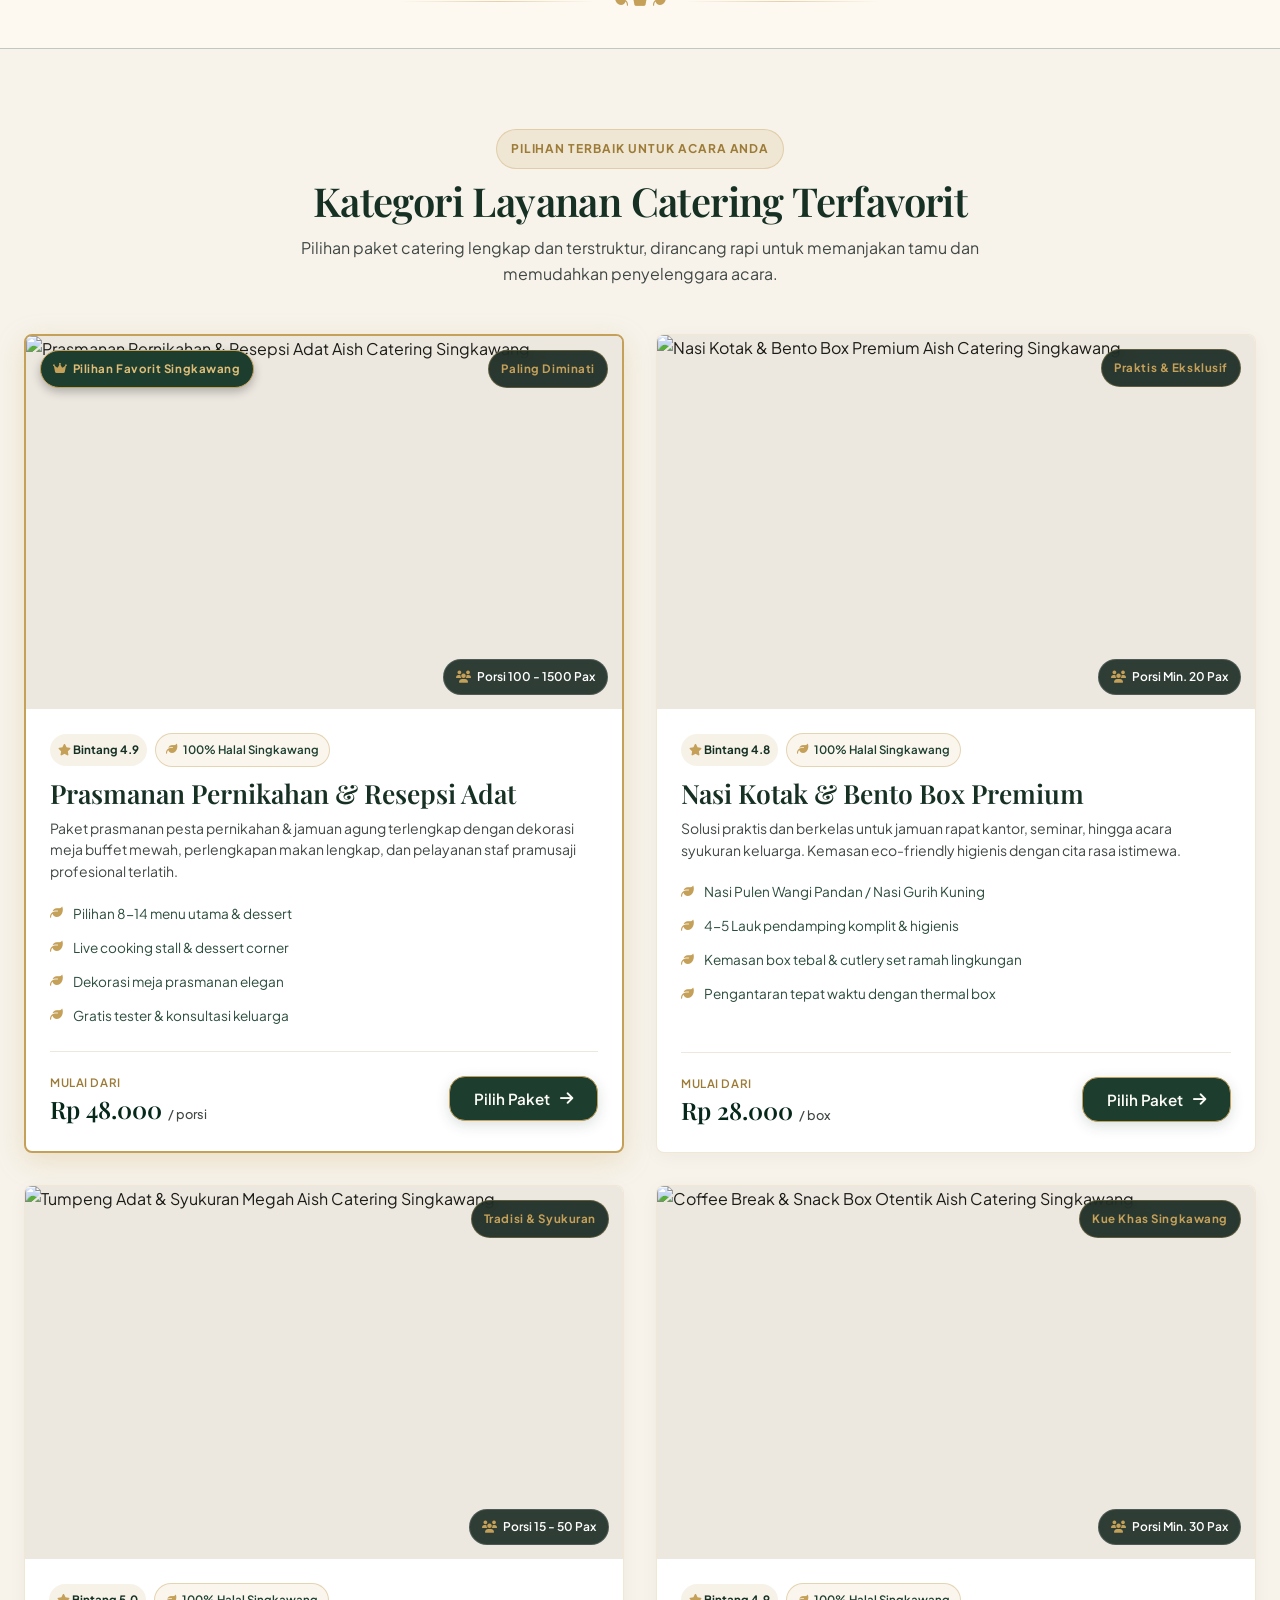
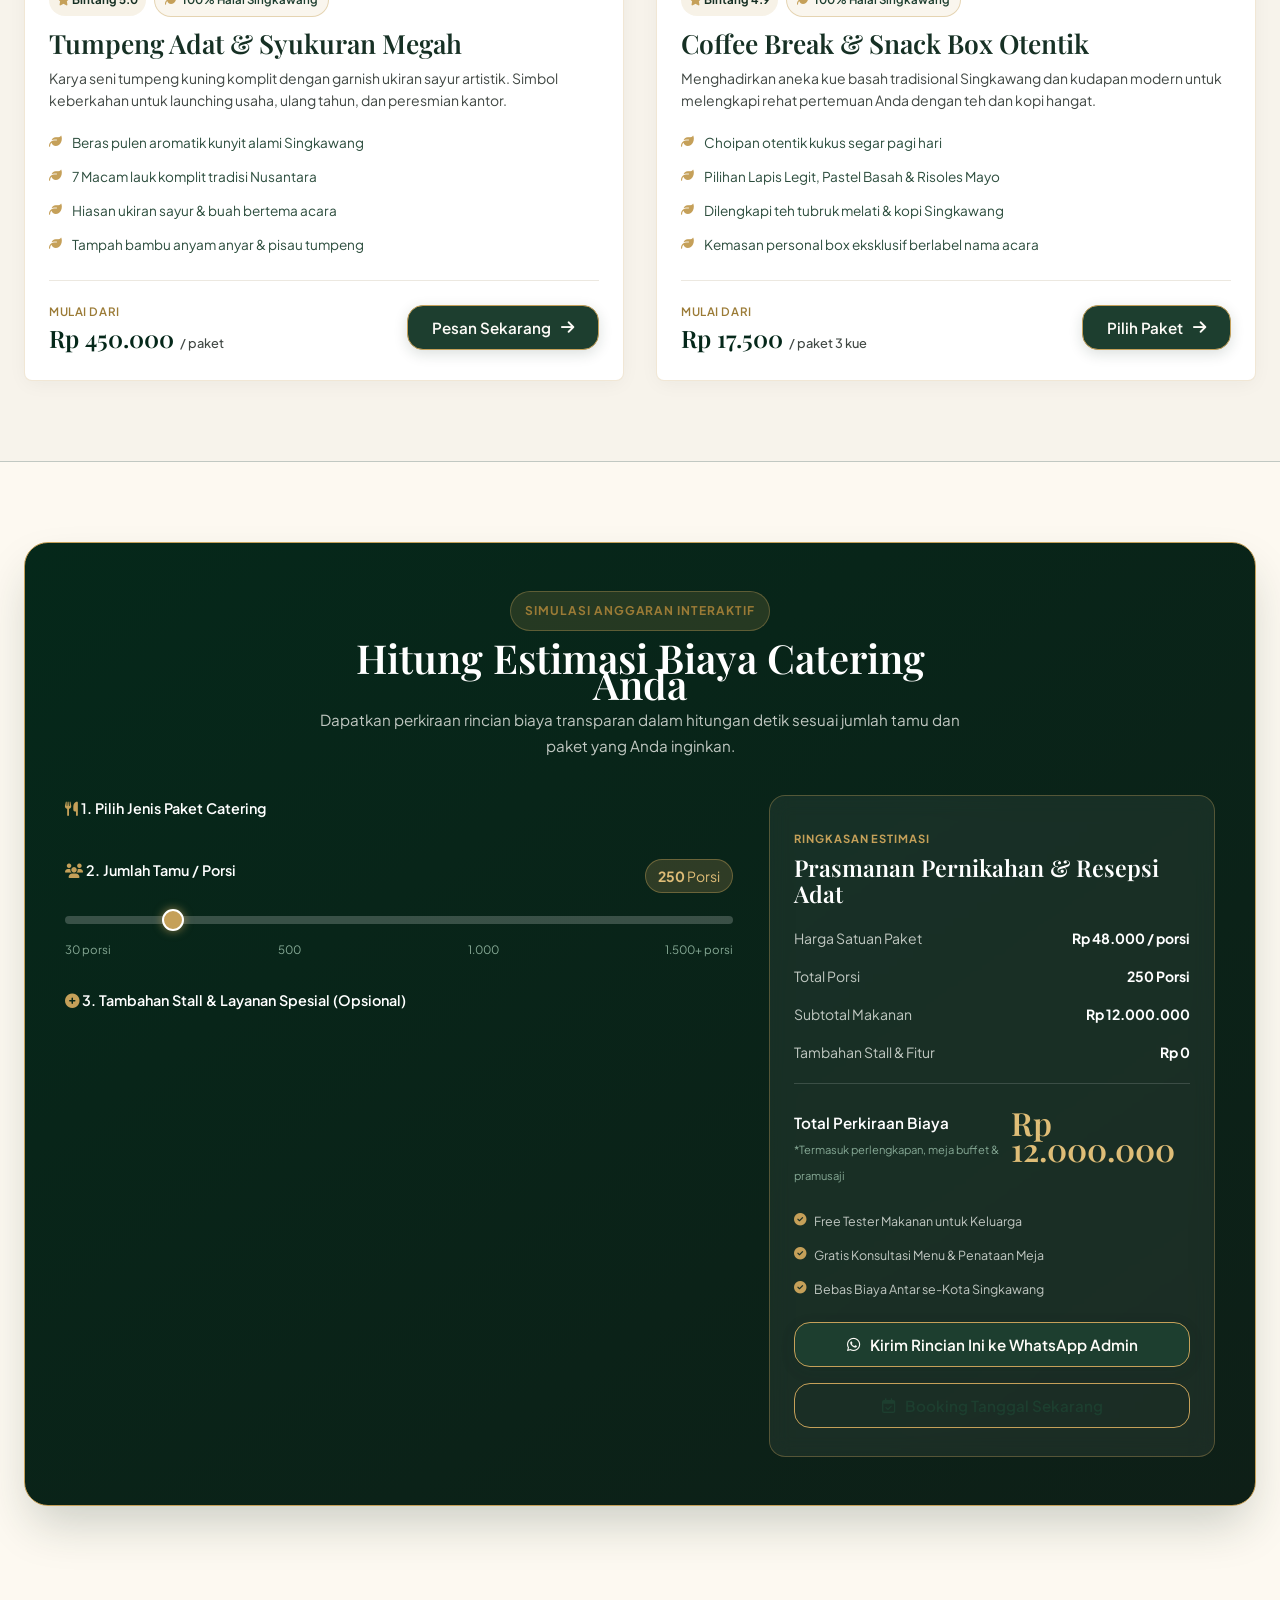
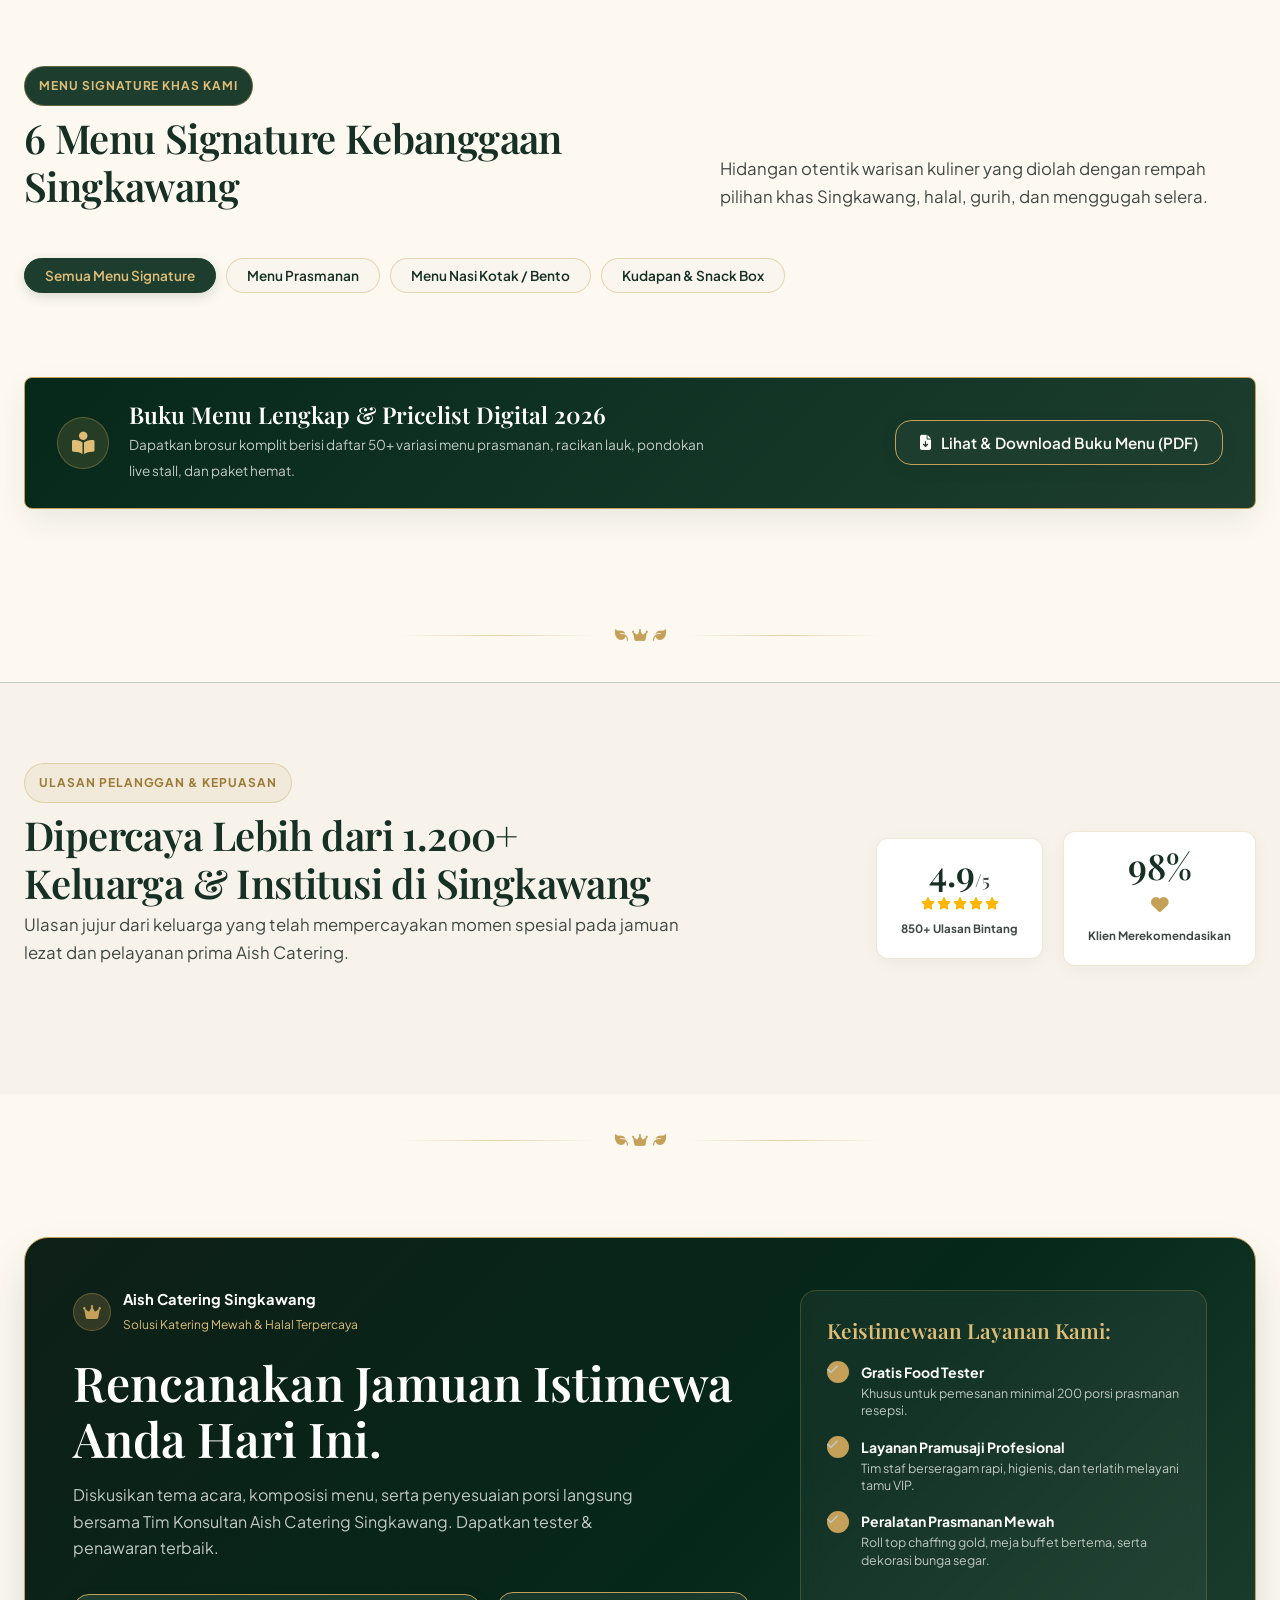
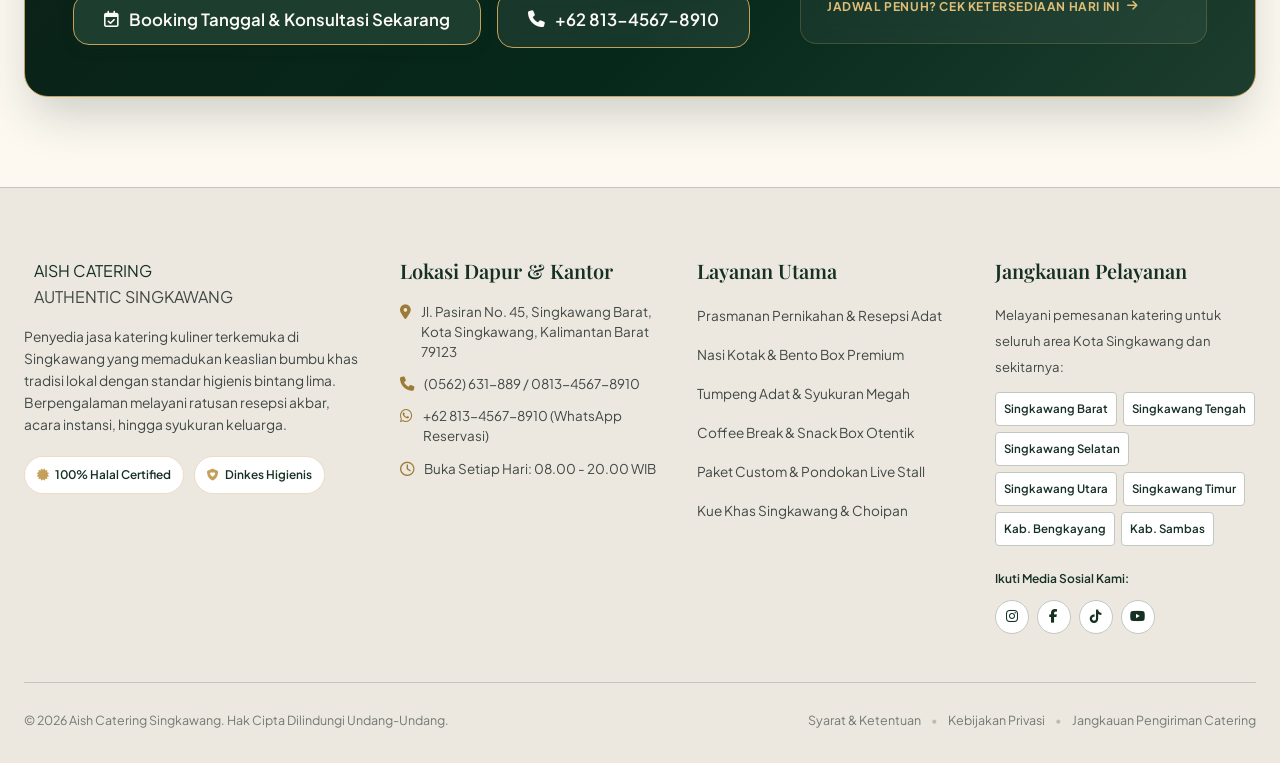
==== commit ab18de6e: "feat: fungsikan keranjang belanja sampai checkout dengan syarat autentikasi login terlebih dahulu" ====
--- a/index.html
+++ b/index.html
@@ -16,6 +16,7 @@
   <link rel="stylesheet" href="https://cdnjs.cloudflare.com/ajax/libs/font-awesome/6.4.0/css/all.min.css">
   
   <link rel="stylesheet" href="css/style.css?v=2">
+  <link rel="stylesheet" href="css/checkout.css">
 </head>
 <body>
 
@@ -979,9 +980,265 @@
     <i class="fa-brands fa-whatsapp"></i>
   </a>
 
+  <!-- ==================== MODAL: LOGIN REQUIRED FOR CHECKOUT ==================== -->
+  <div class="modal-overlay" id="loginReqModalOverlay">
+    <div class="modal-card login-req-modal">
+      <button class="modal-close" id="closeLoginReqModal" aria-label="Tutup">&times;</button>
+      
+      <div class="login-req-icon-wrap">
+        <i class="fa-solid fa-lock"></i>
+      </div>
+
+      <span class="checkout-header-badge"><i class="fa-solid fa-shield-halved"></i> Autentikasi Konsumen</span>
+      <h3 class="login-req-title">Masuk untuk Melanjutkan Checkout</h3>
+      <p class="login-req-desc">
+        Untuk menerbitkan invoice pesanan resmi, mengamankan jadwal reservasi dapur, dan mendapatkan diskon VIP 5%, Anda wajib masuk ke akun terlebih dahulu.
+      </p>
+
+      <div class="login-req-benefits">
+        <div class="login-req-benefit-item">
+          <i class="fa-solid fa-circle-check"></i>
+          <span>Potongan diskon otomatis 5% untuk akun terdaftar</span>
+        </div>
+        <div class="login-req-benefit-item">
+          <i class="fa-solid fa-circle-check"></i>
+          <span>Pantau status verifikasi DP & persiapan dapur secara real-time</span>
+        </div>
+        <div class="login-req-benefit-item">
+          <i class="fa-solid fa-circle-check"></i>
+          <span>Tersimpan di sistem invoice resmi Aish Catering</span>
+        </div>
+      </div>
+
+      <div class="login-req-actions">
+        <button type="button" class="btn btn-gold w-100" onclick="AishCheckout.goToLogin()">
+          <i class="fa-solid fa-arrow-right-to-bracket"></i> Masuk ke Akun Sekarang
+        </button>
+        <button type="button" class="btn btn-outline-white w-100" onclick="AishCheckout.goToRegister()" style="color:#1d3e2f;border-color:rgba(197,160,89,0.5)">
+          <i class="fa-solid fa-user-plus"></i> Belum Punya Akun? Daftar Cepat
+        </button>
+        <button type="button" class="btn btn-sm" onclick="AishCheckout.closeLoginReqModal()" style="background:none;color:#7a8a80;margin-top:4px">
+          Kembali ke Keranjang
+        </button>
+      </div>
+    </div>
+  </div>
+
+  <!-- ==================== MODAL: CHECKOUT & KONFIRMASI ==================== -->
+  <div class="modal-overlay" id="checkoutModalOverlay">
+    <div class="modal-card checkout-modal-card">
+      <button class="modal-close" id="closeCheckoutModal" aria-label="Tutup">&times;</button>
+
+      <div>
+        <span class="checkout-header-badge"><i class="fa-solid fa-crown"></i> Checkout Resmi Konsumen</span>
+        <h3 class="checkout-title">Konfirmasi &amp; Rincian Reservasi</h3>
+        <p class="checkout-subtitle">Lengkapi detail acara dan pilih opsi pembayaran uang muka (DP 50%) untuk mengunci jadwal dapur.</p>
+      </div>
+
+      <form id="checkoutForm">
+        <div class="checkout-grid">
+          <!-- Left Column: Data Pemesan & Acara -->
+          <div>
+            <div class="checkout-section-box">
+              <div class="checkout-section-title">
+                <i class="fa-solid fa-user-shield"></i>
+                <span>Data Pemesan Terverifikasi</span>
+              </div>
+
+              <div class="checkout-user-card">
+                <div class="checkout-user-avatar" id="chkUserAvatar">CP</div>
+                <div>
+                  <div class="checkout-user-name" id="chkUserName">Nama Konsumen</div>
+                  <div class="checkout-user-meta" id="chkUserEmail">email@domain.com</div>
+                  <div class="checkout-user-meta" id="chkUserPhone">081234567890</div>
+                </div>
+              </div>
+
+              <div class="checkout-form-group">
+                <label class="checkout-form-label" for="chkEventDate">Tanggal Acara Pelaksanaan *</label>
+                <input type="date" id="chkEventDate" class="checkout-form-input" required>
+                <small style="font-size:0.7rem;color:#775a19">Pemesanan minimal H-3 dari hari ini</small>
+              </div>
+
+              <div class="checkout-form-group">
+                <label class="checkout-form-label" for="chkEventTime">Waktu / Sesi Acara *</label>
+                <select id="chkEventTime" class="checkout-form-input" required>
+                  <option value="Siang (11.00 - 15.00 WIB)">Sesi Siang (11.00 - 15.00 WIB)</option>
+                  <option value="Malam (18.00 - 22.00 WIB)">Sesi Malam (18.00 - 22.00 WIB)</option>
+                  <option value="Pagi (07.30 - 10.30 WIB)">Sesi Pagi (07.30 - 10.30 WIB)</option>
+                  <option value="Seharian / Fleksibel">Seharian Penuh / Resepsi Adat</option>
+                </select>
+              </div>
+
+              <div class="checkout-form-group">
+                <label class="checkout-form-label" for="chkEventAddress">Alamat Lengkap Gedung / Rumah di Singkawang *</label>
+                <textarea id="chkEventAddress" class="checkout-form-input" rows="2" required placeholder="Contoh: Gedung Pancasila Singkawang, Jl. Merdeka No. 12"></textarea>
+              </div>
+
+              <div class="checkout-form-group">
+                <label class="checkout-form-label" for="chkEventNotes">Catatan Khusus / Permintaan Meja Prasmanan</label>
+                <textarea id="chkEventNotes" class="checkout-form-input" rows="2" placeholder="Dekorasi tema warna, permintaan racikan bumbu, jam tiba tim pramusaji dll."></textarea>
+              </div>
+            </div>
+          </div>
+
+          <!-- Right Column: Ringkasan Biaya & Pembayaran -->
+          <div>
+            <div class="checkout-section-box">
+              <div class="checkout-section-title">
+                <i class="fa-solid fa-receipt"></i>
+                <span>Ringkasan Menu Dipesan</span>
+              </div>
+
+              <div style="max-height: 140px; overflow-y: auto; margin-bottom: 12px;">
+                <table class="checkout-items-table">
+                  <thead>
+                    <tr>
+                      <th>Menu / Paket</th>
+                      <th>Jumlah</th>
+                      <th style="text-align:right;">Subtotal</th>
+                    </tr>
+                  </thead>
+                  <tbody id="chkItemsTableBody"></tbody>
+                </table>
+              </div>
+
+              <div class="checkout-calc-row">
+                <span>Subtotal Menu:</span>
+                <strong id="chkSubtotal">Rp 0</strong>
+              </div>
+              <div class="checkout-calc-row discount">
+                <span><i class="fa-solid fa-tag"></i> Diskon Konsumen VIP (5%):</span>
+                <span id="chkDiscount">- Rp 0</span>
+              </div>
+              <div class="checkout-calc-row total">
+                <span>Total Bersih:</span>
+                <span id="chkGrandTotal">Rp 0</span>
+              </div>
+              <div class="checkout-calc-row dp-highlight">
+                <span>Uang Muka / DP 50% Wajib:</span>
+                <strong id="chkDpAmount">Rp 0</strong>
+              </div>
+            </div>
+
+            <!-- Payment Methods -->
+            <div class="checkout-section-box" style="margin-top:14px">
+              <div class="checkout-section-title">
+                <i class="fa-solid fa-building-columns"></i>
+                <span>Pilih Metode Transfer Uang Muka</span>
+              </div>
+
+              <div class="payment-methods-grid">
+                <label class="payment-method-card selected">
+                  <input type="radio" name="chkPaymentMethod" value="BCA Transfer" checked>
+                  <div class="payment-method-info">
+                    <div class="payment-method-name">BCA Virtual / Rek</div>
+                    <div class="payment-method-desc">Transfer Bank BCA</div>
+                  </div>
+                </label>
+
+                <label class="payment-method-card">
+                  <input type="radio" name="chkPaymentMethod" value="Mandiri Transfer">
+                  <div class="payment-method-info">
+                    <div class="payment-method-name">Bank Mandiri</div>
+                    <div class="payment-method-desc">Transfer Bank Mandiri</div>
+                  </div>
+                </label>
+
+                <label class="payment-method-card" style="grid-column: 1 / -1;">
+                  <input type="radio" name="chkPaymentMethod" value="QRIS">
+                  <div class="payment-method-info">
+                    <div class="payment-method-name">QRIS Semua Bank &amp; E-Wallet</div>
+                    <div class="payment-method-desc">BCA, Mandiri, BSI, Gopay, OVO, Dana</div>
+                  </div>
+                </label>
+              </div>
+
+              <!-- Bank Detail Info Boxes -->
+              <div class="bank-detail-box" id="bcaDetailBox">
+                <div>Bank Central Asia (BCA)</div>
+                <div class="bank-acc-number">
+                  <span>1234-5678-90</span>
+                  <button type="button" class="btn-copy-acc" onclick="AishCheckout.copyBankAcc('1234567890')">Salin</button>
+                </div>
+                <div style="font-size:0.72rem;color:#775a19;margin-top:3px">a.n Aish Catering Singkawang</div>
+              </div>
+
+              <div class="bank-detail-box" id="mandiriDetailBox" style="display:none">
+                <div>Bank Mandiri</div>
+                <div class="bank-acc-number">
+                  <span>146-00-1234567-8</span>
+                  <button type="button" class="btn-copy-acc" onclick="AishCheckout.copyBankAcc('1460012345678')">Salin</button>
+                </div>
+                <div style="font-size:0.72rem;color:#775a19;margin-top:3px">a.n Aish Catering Singkawang</div>
+              </div>
+
+              <div class="bank-detail-box" id="qrisDetailBox" style="display:none;text-align:center">
+                <div style="font-weight:700;margin-bottom:6px">Scan QRIS Nasional Aish Catering</div>
+                <div style="width:130px;height:130px;background:#f0e8d5;margin:0 auto;display:flex;align-items:center;justify-content:center;border-radius:8px;border:1px dashed #c5a059">
+                  <i class="fa-solid fa-qrcode" style="font-size:4rem;color:#1d3e2f"></i>
+                </div>
+                <div style="font-size:0.72rem;color:#775a19;margin-top:6px">NMID: ID1020304050607</div>
+              </div>
+
+              <button type="submit" class="btn btn-gold w-100" style="padding:13px;font-size:0.95rem;">
+                <i class="fa-solid fa-shield-check"></i> Konfirmasi Pesanan &amp; Kunci Jadwal
+              </button>
+            </div>
+          </div>
+        </div>
+      </form>
+    </div>
+  </div>
+
+  <!-- ==================== MODAL: ORDER SUCCESS & INVOICE ==================== -->
+  <div class="modal-overlay" id="orderSuccessModalOverlay">
+    <div class="modal-card order-success-modal">
+      <button class="modal-close" id="closeOrderSuccessModal" aria-label="Tutup">&times;</button>
+
+      <div class="order-success-icon">
+        <i class="fa-solid fa-check"></i>
+      </div>
+
+      <span class="order-success-inv-pill" id="successOrderId">ORD-2026-0000</span>
+      <h3 style="font-family:'Playfair Display',serif;font-size:1.75rem;color:#1d3e2f;margin-bottom:6px;">Pesanan Anda Berhasil Dicatat!</h3>
+      <p style="font-size:0.86rem;color:#55625a;margin-bottom:20px;">
+        Terima kasih! Reservasi Anda telah tersimpan di sistem dapur Aish Catering. Silakan selesaikan pembayaran DP untuk memverifikasi pesanan.
+      </p>
+
+      <div class="order-success-box">
+        <div class="order-success-row">
+          <span>Tanggal Pelaksanaan:</span>
+          <strong id="successOrderDate">-</strong>
+        </div>
+        <div class="order-success-row">
+          <span>Total Tagihan:</span>
+          <strong id="successOrderTotal">Rp 0</strong>
+        </div>
+        <div class="order-success-row">
+          <span>Uang Muka (DP 50%):</span>
+          <strong id="successOrderDp" style="color:#c5a059;font-size:0.95rem;">Rp 0</strong>
+        </div>
+      </div>
+
+      <div style="display:flex;flex-direction:column;gap:10px;">
+        <a id="btnSuccessWhatsApp" href="#" target="_blank" class="btn btn-gold w-100" style="text-decoration:none;">
+          <i class="fa-brands fa-whatsapp"></i> Kirim Bukti Transfer ke WhatsApp Admin
+        </a>
+        <a href="menu-konsumen.html#status-pesanan" class="btn btn-outline-white w-100" style="text-decoration:none;color:#1d3e2f;border-color:rgba(197,160,89,0.5)">
+          <i class="fa-solid fa-receipt"></i> Buka Riwayat di Portal Konsumen
+        </a>
+        <button type="button" class="btn btn-sm" onclick="AishCheckout.closeSuccessModal()" style="background:none;color:#7a8a80;margin-top:2px;">
+          Tutup &amp; Kembali ke Halaman Utama
+        </button>
+      </div>
+    </div>
+  </div>
+
   <!-- SCRIPTS -->
   <script src="js/data.js"></script>
   <script src="js/app.js"></script>
+  <script src="js/checkout.js"></script>
   <script src="js/session-nav.js"></script>
   <script src="js/livereload.js"></script>
 </body>
--- a/css/checkout.css
+++ b/css/checkout.css
@@ -0,0 +1,540 @@
+/* ===================================================================
+   AISH CATERING - CART & CHECKOUT STYLESHEET
+   Singkawang Heritage Luxury Cart & Multi-Step Checkout Modal
+   =================================================================== */
+
+/* Cart Quantity Controls */
+.cart-item-card {
+  display: flex;
+  align-items: center;
+  justify-content: space-between;
+  padding: 12px 14px;
+  background: #fdfcf9;
+  border: 1px solid rgba(197, 160, 89, 0.25);
+  border-radius: 10px;
+  margin-bottom: 8px;
+  transition: all 0.2s ease;
+}
+
+.cart-item-card:hover {
+  border-color: #c5a059;
+  box-shadow: 0 4px 12px rgba(29, 62, 47, 0.08);
+}
+
+.cart-item-info {
+  flex: 1;
+  min-width: 0;
+  padding-right: 10px;
+}
+
+.cart-item-name {
+  font-weight: 700;
+  font-size: 0.88rem;
+  color: #1d3e2f;
+  display: block;
+  line-height: 1.3;
+  margin-bottom: 3px;
+  white-space: nowrap;
+  overflow: hidden;
+  text-overflow: ellipsis;
+}
+
+.cart-item-unit-price {
+  font-size: 0.76rem;
+  color: #775a19;
+  font-weight: 600;
+  display: block;
+}
+
+.cart-item-subtotal {
+  font-size: 0.82rem;
+  color: #1d3e2f;
+  font-weight: 800;
+  margin-top: 2px;
+  display: block;
+}
+
+.cart-item-actions {
+  display: flex;
+  align-items: center;
+  gap: 8px;
+}
+
+.cart-qty-ctrl {
+  display: inline-flex;
+  align-items: center;
+  background: #ffffff;
+  border: 1.5px solid rgba(197, 160, 89, 0.4);
+  border-radius: 8px;
+  overflow: hidden;
+  box-shadow: 0 1px 3px rgba(0,0,0,0.05);
+}
+
+.cart-qty-btn {
+  background: none;
+  border: none;
+  width: 26px;
+  height: 26px;
+  display: flex;
+  align-items: center;
+  justify-content: center;
+  cursor: pointer;
+  color: #1d3e2f;
+  font-size: 0.72rem;
+  transition: all 0.15s;
+}
+
+.cart-qty-btn:hover {
+  background: rgba(197, 160, 89, 0.15);
+  color: #c5a059;
+}
+
+.cart-qty-num {
+  font-size: 0.82rem;
+  font-weight: 700;
+  color: #1d3e2f;
+  min-width: 24px;
+  text-align: center;
+}
+
+.cart-item-remove-btn {
+  background: rgba(226, 76, 76, 0.08);
+  border: 1px solid rgba(226, 76, 76, 0.2);
+  color: #e24c4c;
+  width: 28px;
+  height: 28px;
+  border-radius: 7px;
+  display: flex;
+  align-items: center;
+  justify-content: center;
+  cursor: pointer;
+  font-size: 0.78rem;
+  transition: all 0.15s;
+}
+
+.cart-item-remove-btn:hover {
+  background: rgba(226, 76, 76, 0.18);
+  color: #b92020;
+}
+
+/* ─── LOGIN REQUIRED MODAL ───────────────────────── */
+.login-req-modal {
+  text-align: center;
+  max-width: 460px;
+}
+
+.login-req-icon-wrap {
+  width: 72px;
+  height: 72px;
+  border-radius: 50%;
+  background: linear-gradient(135deg, rgba(197, 160, 89, 0.18) 0%, rgba(29, 62, 47, 0.12) 100%);
+  border: 2px solid #c5a059;
+  display: flex;
+  align-items: center;
+  justify-content: center;
+  margin: 0 auto 18px auto;
+  font-size: 1.8rem;
+  color: #c5a059;
+  box-shadow: 0 8px 24px rgba(197, 160, 89, 0.25);
+  animation: pulseGold 2s infinite ease-in-out;
+}
+
+@keyframes pulseGold {
+  0%, 100% { transform: scale(1); box-shadow: 0 8px 24px rgba(197, 160, 89, 0.25); }
+  50% { transform: scale(1.04); box-shadow: 0 12px 30px rgba(197, 160, 89, 0.4); }
+}
+
+.login-req-title {
+  font-family: 'Playfair Display', serif;
+  font-size: 1.65rem;
+  font-weight: 700;
+  color: #1d3e2f;
+  margin-bottom: 8px;
+}
+
+.login-req-desc {
+  font-size: 0.88rem;
+  color: #55625a;
+  line-height: 1.55;
+  margin-bottom: 22px;
+}
+
+.login-req-benefits {
+  background: #fdfaf3;
+  border: 1px solid rgba(197, 160, 89, 0.25);
+  border-radius: 12px;
+  padding: 12px 16px;
+  margin-bottom: 24px;
+  text-align: left;
+}
+
+.login-req-benefit-item {
+  display: flex;
+  align-items: center;
+  gap: 10px;
+  font-size: 0.82rem;
+  color: #1d3e2f;
+  font-weight: 600;
+  margin-bottom: 6px;
+}
+
+.login-req-benefit-item:last-child { margin-bottom: 0; }
+.login-req-benefit-item i { color: #25d366; font-size: 0.9rem; }
+
+.login-req-actions {
+  display: flex;
+  flex-direction: column;
+  gap: 10px;
+}
+
+/* ─── CHECKOUT MODAL ─────────────────────────────── */
+.checkout-modal-card {
+  max-width: 760px;
+  width: 95%;
+  max-height: 92vh;
+  overflow-y: auto;
+  border-radius: 20px;
+  padding: 32px;
+}
+
+.checkout-header-badge {
+  display: inline-flex;
+  align-items: center;
+  gap: 6px;
+  background: rgba(197, 160, 89, 0.15);
+  border: 1px solid rgba(197, 160, 89, 0.35);
+  color: #775a19;
+  padding: 4px 12px;
+  border-radius: 999px;
+  font-size: 0.72rem;
+  font-weight: 700;
+  text-transform: uppercase;
+  letter-spacing: 0.08em;
+  margin-bottom: 8px;
+}
+
+.checkout-title {
+  font-family: 'Playfair Display', serif;
+  font-size: 1.85rem;
+  font-weight: 700;
+  color: #1d3e2f;
+  margin-bottom: 4px;
+}
+
+.checkout-subtitle {
+  font-size: 0.86rem;
+  color: #636b65;
+  margin-bottom: 24px;
+}
+
+.checkout-grid {
+  display: grid;
+  grid-template-columns: 1fr 1fr;
+  gap: 24px;
+}
+
+.checkout-section-box {
+  background: #fdfcf9;
+  border: 1px solid rgba(197, 160, 89, 0.25);
+  border-radius: 14px;
+  padding: 18px;
+}
+
+.checkout-section-title {
+  font-size: 0.88rem;
+  font-weight: 700;
+  color: #1d3e2f;
+  margin-bottom: 14px;
+  display: flex;
+  align-items: center;
+  gap: 8px;
+  border-bottom: 1px solid rgba(197, 160, 89, 0.18);
+  padding-bottom: 8px;
+}
+
+.checkout-section-title i { color: #c5a059; }
+
+.checkout-user-card {
+  background: rgba(29, 62, 47, 0.04);
+  border: 1px dashed rgba(197, 160, 89, 0.4);
+  border-radius: 10px;
+  padding: 12px;
+  margin-bottom: 14px;
+  display: flex;
+  align-items: center;
+  gap: 12px;
+}
+
+.checkout-user-avatar {
+  width: 40px;
+  height: 40px;
+  border-radius: 50%;
+  background: #1d3e2f;
+  color: #dfbd77;
+  border: 1.5px solid #c5a059;
+  display: flex;
+  align-items: center;
+  justify-content: center;
+  font-weight: 800;
+  font-size: 0.95rem;
+  flex-shrink: 0;
+}
+
+.checkout-user-name {
+  font-size: 0.9rem;
+  font-weight: 700;
+  color: #1d3e2f;
+}
+
+.checkout-user-meta {
+  font-size: 0.75rem;
+  color: #68756d;
+}
+
+.checkout-form-group {
+  margin-bottom: 12px;
+}
+
+.checkout-form-label {
+  display: block;
+  font-size: 0.78rem;
+  font-weight: 700;
+  color: #1d3e2f;
+  margin-bottom: 5px;
+}
+
+.checkout-form-input {
+  width: 100%;
+  padding: 10px 14px;
+  border: 1.5px solid rgba(197, 160, 89, 0.35);
+  border-radius: 9px;
+  font-size: 0.85rem;
+  font-family: inherit;
+  color: #1d3e2f;
+  background: #ffffff;
+  transition: all 0.2s;
+  outline: none;
+}
+
+.checkout-form-input:focus {
+  border-color: #c5a059;
+  box-shadow: 0 0 0 3px rgba(197, 160, 89, 0.15);
+}
+
+/* Order Summary Table inside Checkout */
+.checkout-items-table {
+  width: 100%;
+  border-collapse: collapse;
+  margin-bottom: 14px;
+}
+
+.checkout-items-table th {
+  text-align: left;
+  font-size: 0.7rem;
+  font-weight: 800;
+  text-transform: uppercase;
+  color: #775a19;
+  border-bottom: 1px solid rgba(197, 160, 89, 0.25);
+  padding: 6px 4px;
+}
+
+.checkout-items-table td {
+  padding: 8px 4px;
+  font-size: 0.8rem;
+  color: #1d3e2f;
+  border-bottom: 1px solid rgba(197, 160, 89, 0.1);
+}
+
+.checkout-calc-row {
+  display: flex;
+  justify-content: space-between;
+  align-items: center;
+  font-size: 0.84rem;
+  color: #55625a;
+  margin-bottom: 7px;
+}
+
+.checkout-calc-row.discount {
+  color: #25d366;
+  font-weight: 700;
+}
+
+.checkout-calc-row.total {
+  font-size: 1.15rem;
+  font-weight: 800;
+  color: #1d3e2f;
+  border-top: 1.5px dashed rgba(197, 160, 89, 0.3);
+  padding-top: 10px;
+  margin-top: 8px;
+}
+
+.checkout-calc-row.dp-highlight {
+  background: rgba(197, 160, 89, 0.12);
+  border: 1px solid rgba(197, 160, 89, 0.3);
+  padding: 10px 12px;
+  border-radius: 8px;
+  margin-top: 10px;
+  font-size: 0.88rem;
+  color: #775a19;
+  font-weight: 700;
+}
+
+.checkout-calc-row.dp-highlight strong {
+  font-size: 1.05rem;
+  color: #1d3e2f;
+}
+
+/* Bank Selection */
+.payment-methods-grid {
+  display: grid;
+  grid-template-columns: 1fr 1fr;
+  gap: 8px;
+  margin-bottom: 14px;
+}
+
+.payment-method-card {
+  border: 1.5px solid rgba(197, 160, 89, 0.3);
+  border-radius: 10px;
+  padding: 10px;
+  cursor: pointer;
+  display: flex;
+  align-items: center;
+  gap: 8px;
+  transition: all 0.2s;
+  background: #ffffff;
+}
+
+.payment-method-card:hover {
+  border-color: #c5a059;
+  background: #fdfaf3;
+}
+
+.payment-method-card.selected {
+  border-color: #c5a059;
+  background: rgba(197, 160, 89, 0.12);
+  box-shadow: 0 0 0 2px rgba(197, 160, 89, 0.2);
+}
+
+.payment-method-card input[type="radio"] {
+  accent-color: #c5a059;
+}
+
+.payment-method-info {
+  line-height: 1.2;
+}
+
+.payment-method-name {
+  font-size: 0.82rem;
+  font-weight: 700;
+  color: #1d3e2f;
+}
+
+.payment-method-desc {
+  font-size: 0.68rem;
+  color: #636b65;
+}
+
+.bank-detail-box {
+  background: #ffffff;
+  border: 1px solid rgba(197, 160, 89, 0.3);
+  border-radius: 9px;
+  padding: 10px 14px;
+  margin-bottom: 16px;
+  font-size: 0.8rem;
+  color: #1d3e2f;
+}
+
+.bank-acc-number {
+  font-size: 1.05rem;
+  font-weight: 800;
+  letter-spacing: 0.05em;
+  color: #1d3e2f;
+  display: flex;
+  align-items: center;
+  justify-content: space-between;
+  margin-top: 3px;
+}
+
+.btn-copy-acc {
+  background: rgba(197, 160, 89, 0.15);
+  border: 1px solid rgba(197, 160, 89, 0.3);
+  color: #775a19;
+  padding: 3px 8px;
+  border-radius: 5px;
+  font-size: 0.7rem;
+  font-weight: 700;
+  cursor: pointer;
+  transition: all 0.15s;
+}
+
+.btn-copy-acc:hover {
+  background: #c5a059;
+  color: #ffffff;
+}
+
+/* ─── ORDER SUCCESS MODAL ────────────────────────── */
+.order-success-modal {
+  text-align: center;
+  max-width: 500px;
+}
+
+.order-success-icon {
+  width: 76px;
+  height: 76px;
+  border-radius: 50%;
+  background: #25d366;
+  color: #ffffff;
+  display: flex;
+  align-items: center;
+  justify-content: center;
+  font-size: 2.2rem;
+  margin: 0 auto 18px auto;
+  box-shadow: 0 10px 28px rgba(37, 211, 102, 0.35);
+  animation: bounceIn 0.5s ease;
+}
+
+@keyframes bounceIn {
+  0% { transform: scale(0.3); opacity: 0; }
+  60% { transform: scale(1.1); opacity: 1; }
+  100% { transform: scale(1); }
+}
+
+.order-success-inv-pill {
+  display: inline-block;
+  background: rgba(29, 62, 47, 0.08);
+  border: 1px dashed #c5a059;
+  color: #1d3e2f;
+  font-weight: 800;
+  font-size: 0.95rem;
+  letter-spacing: 0.06em;
+  padding: 6px 16px;
+  border-radius: 999px;
+  margin-bottom: 16px;
+}
+
+.order-success-box {
+  background: #fdfaf3;
+  border: 1px solid rgba(197, 160, 89, 0.3);
+  border-radius: 12px;
+  padding: 16px;
+  margin-bottom: 22px;
+  text-align: left;
+}
+
+.order-success-row {
+  display: flex;
+  justify-content: space-between;
+  align-items: center;
+  font-size: 0.82rem;
+  color: #55625a;
+  margin-bottom: 6px;
+}
+
+.order-success-row:last-child { margin-bottom: 0; }
+.order-success-row strong { color: #1d3e2f; }
+
+@media (max-width: 768px) {
+  .checkout-grid { grid-template-columns: 1fr; gap: 16px; }
+  .checkout-modal-card { padding: 22px 18px; }
+  .payment-methods-grid { grid-template-columns: 1fr; }
+}
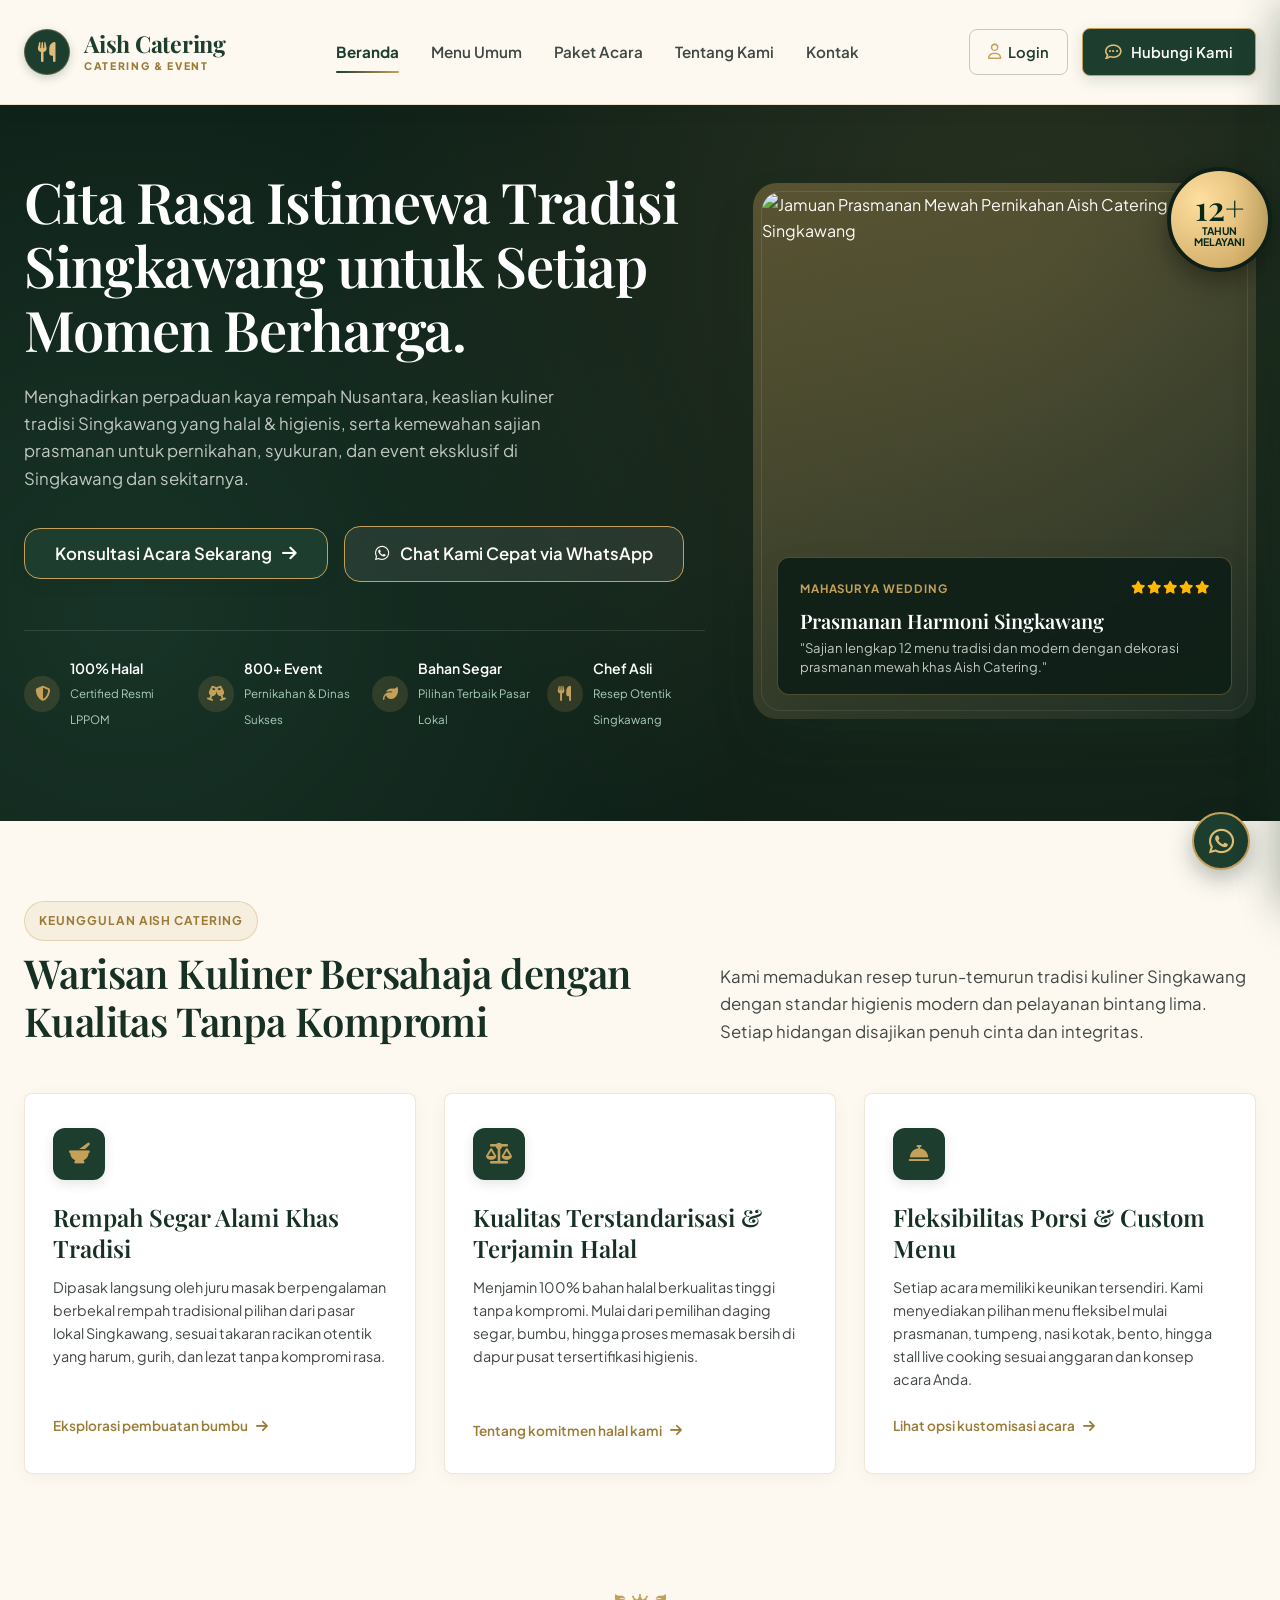
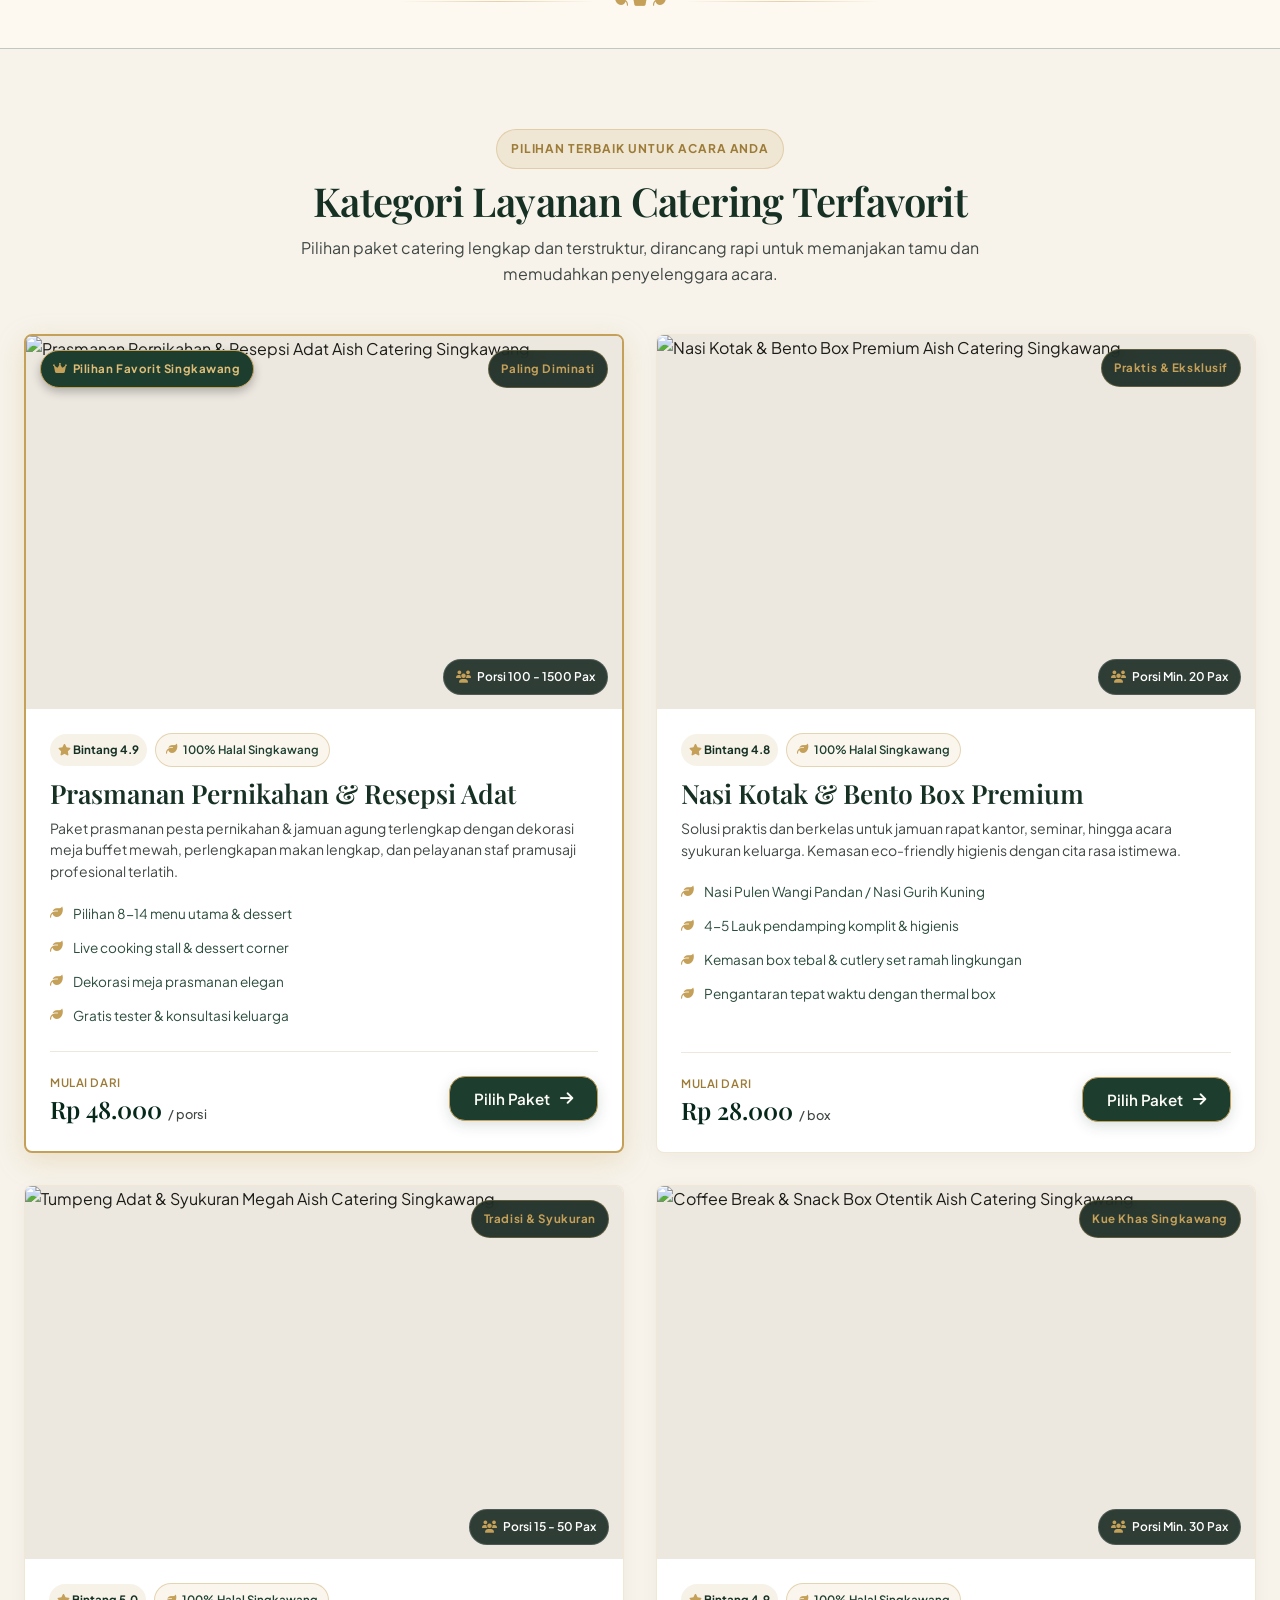
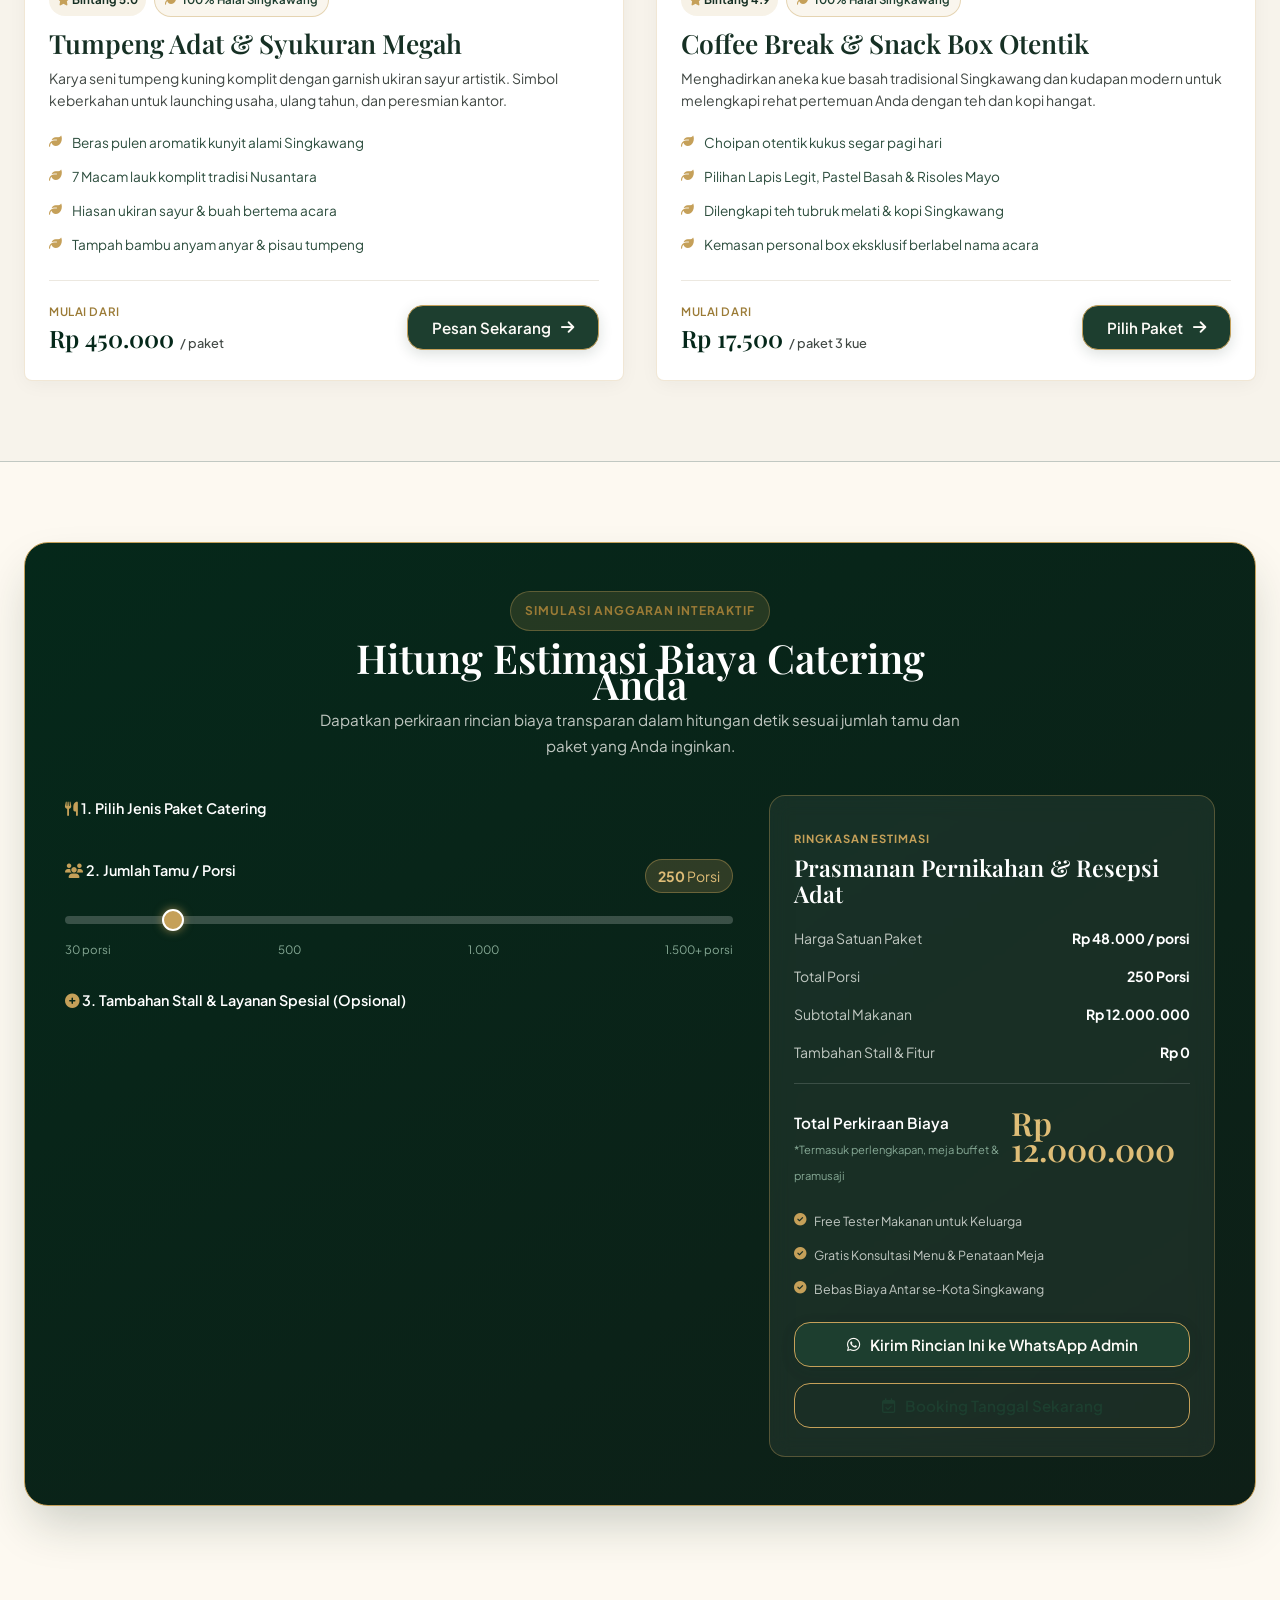
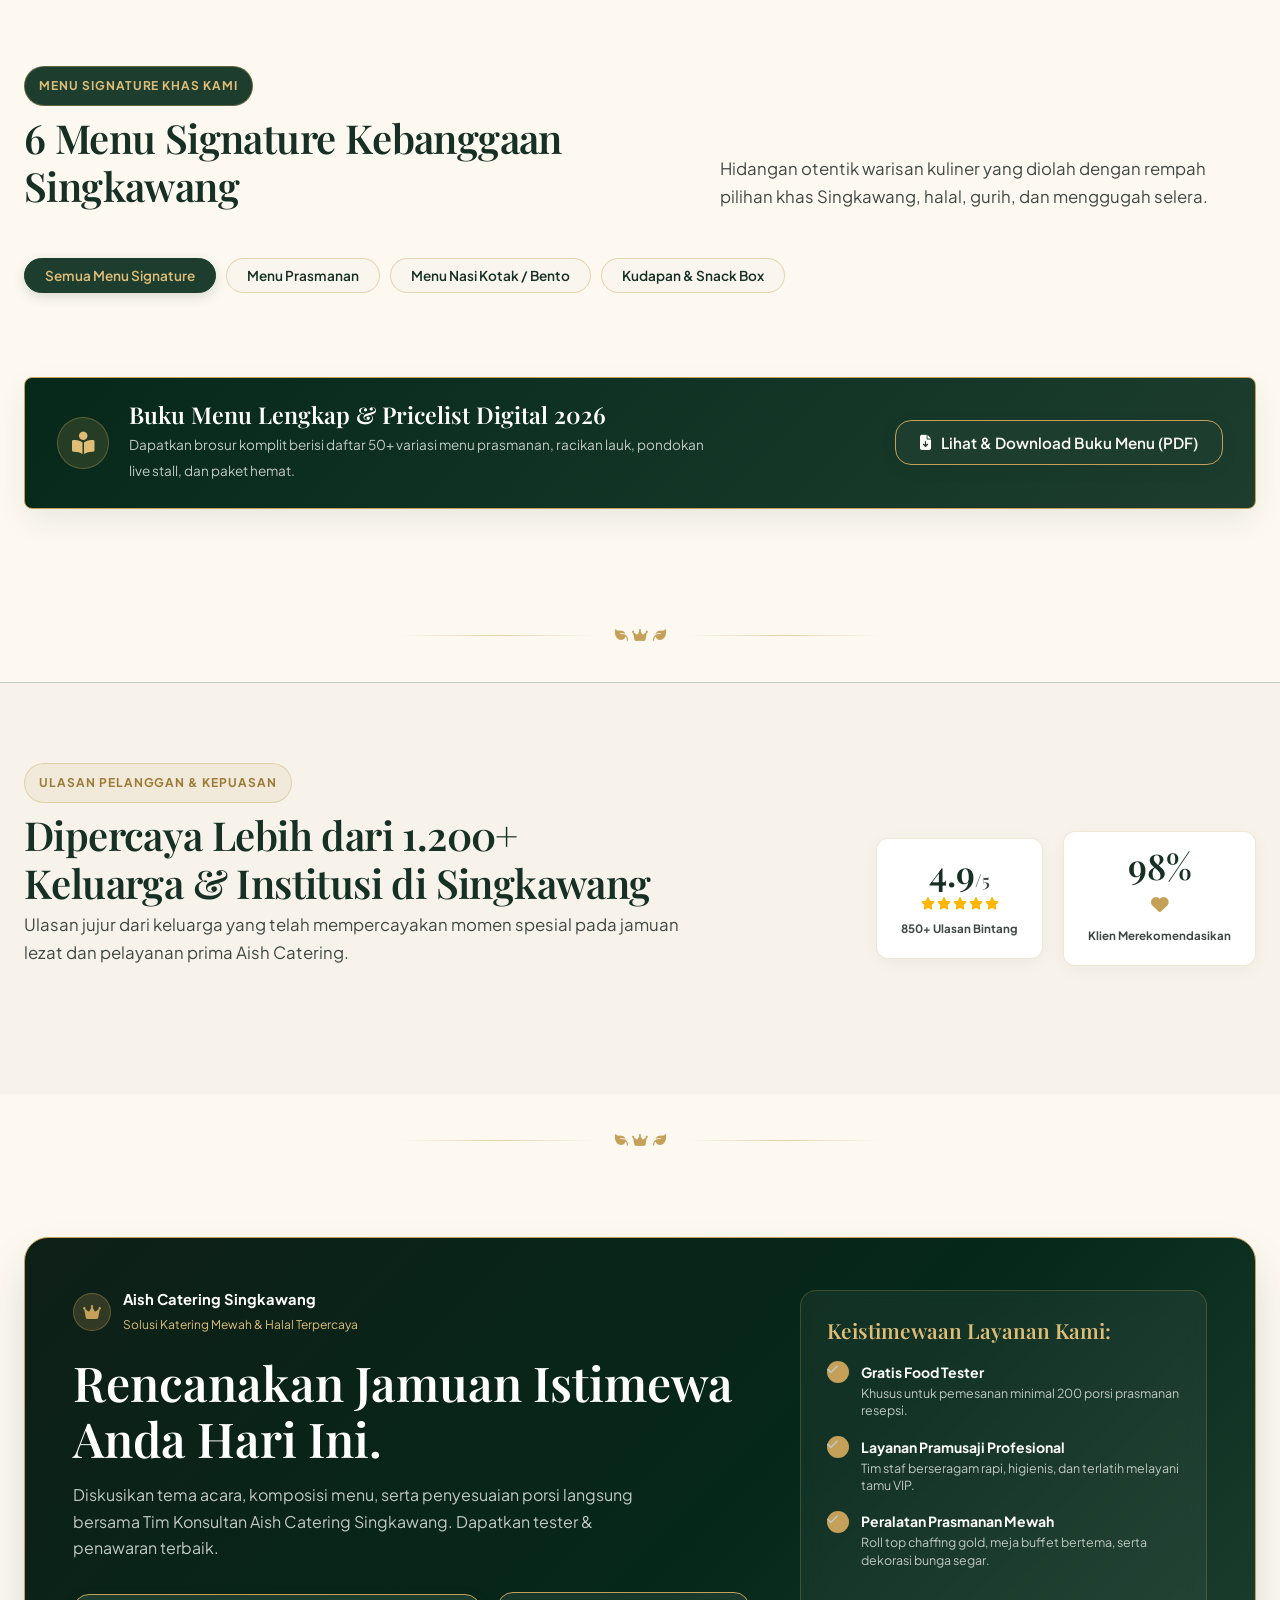
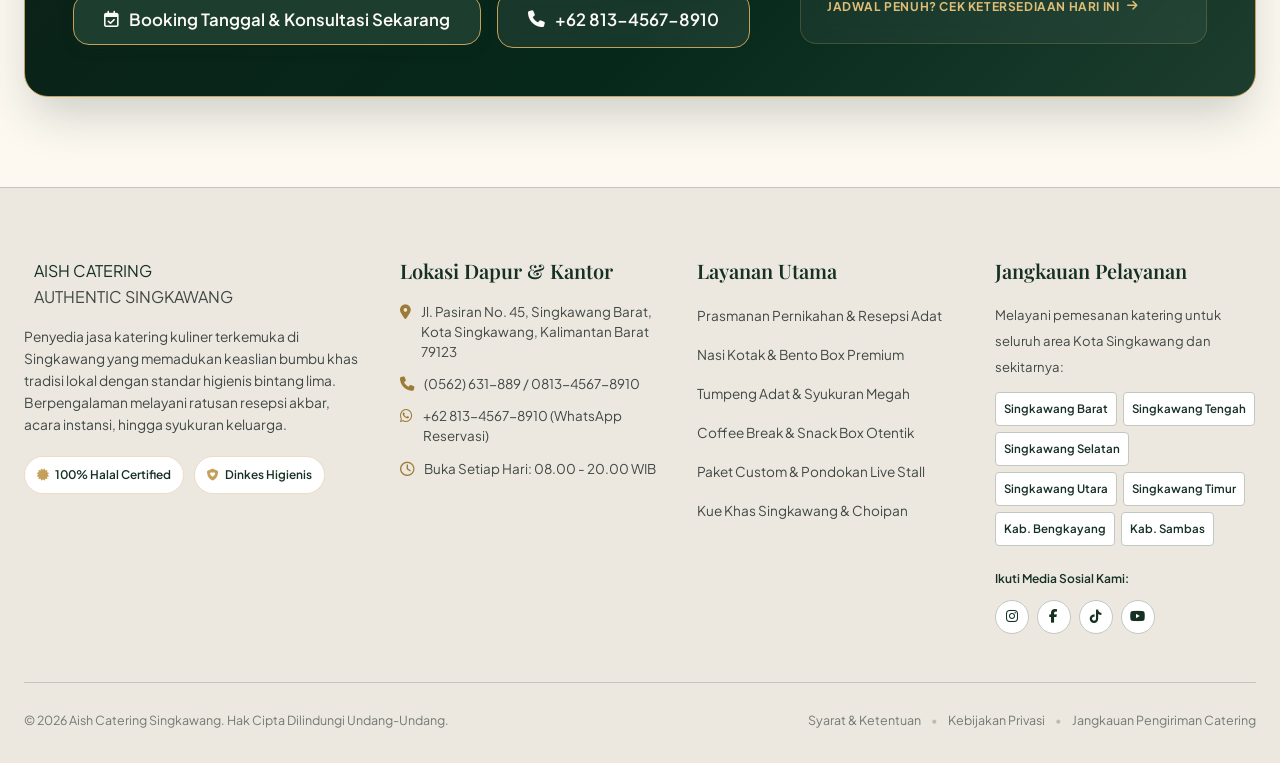
==== commit 8014a85f: "fix: sembunyikan link Menu Konsumen di navbar saat user belum login/logout" ====
--- a/index.html
+++ b/index.html
@@ -44,7 +44,7 @@
           <li>
             <a href="menu.html" class="nav-link">Menu Umum</a>
           </li>
-          <li>
+          <li id="navMenuKonsumenLi" style="display:none">
             <a href="menu-konsumen.html" class="nav-link">
               <i class="fa-solid fa-crown text-gold" style="font-size: 0.78rem; margin-right: 3px;"></i>
               Menu Konsumen
@@ -100,7 +100,7 @@
     <ul class="mobile-nav-list">
       <li><a href="index.html#hero" class="mobile-nav-link active"><i class="fa-solid fa-house"></i> <span>Beranda</span></a></li>
       <li><a href="menu.html" class="mobile-nav-link"><i class="fa-solid fa-bowl-rice"></i> <span>Menu Umum</span></a></li>
-      <li><a href="menu-konsumen.html" class="mobile-nav-link"><i class="fa-solid fa-crown text-gold"></i> <span>Menu Konsumen</span></a></li>
+      <li id="mobileNavMenuKonsumenLi" style="display:none"><a href="menu-konsumen.html" class="mobile-nav-link"><i class="fa-solid fa-crown text-gold"></i> <span>Menu Konsumen</span></a></li>
       <li><a href="index.html#paket-catering" class="mobile-nav-link"><i class="fa-solid fa-utensils"></i> <span>Paket Acara</span></a></li>
       <li><a href="index.html#keunggulan" class="mobile-nav-link"><i class="fa-solid fa-circle-info"></i> <span>Tentang Kami</span></a></li>
       <li><a href="index.html#kontak" class="mobile-nav-link"><i class="fa-solid fa-phone"></i> <span>Kontak</span></a></li>
